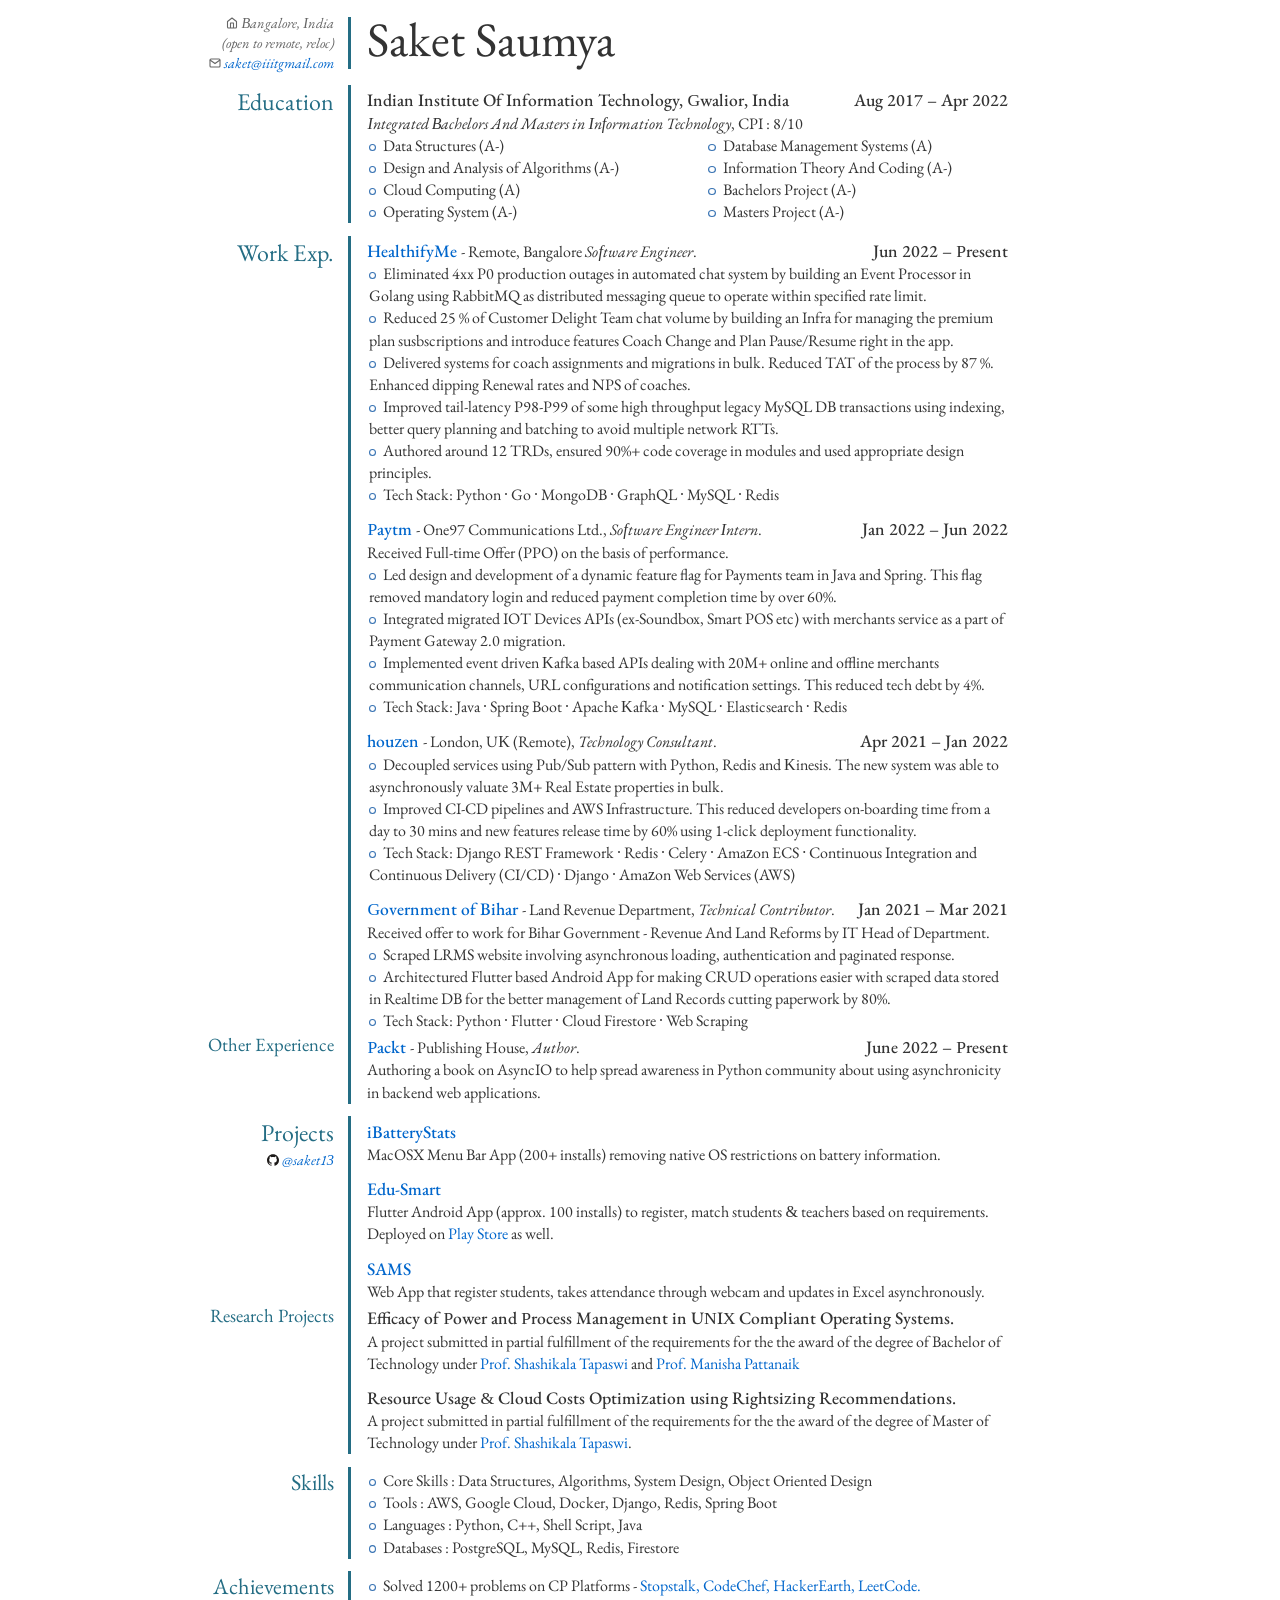
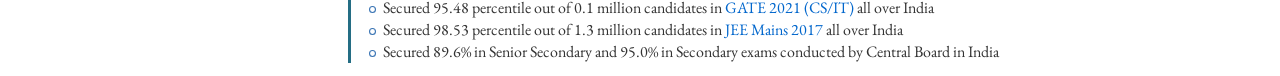
==== index.html @ e6ec74de "Minor fix" ====
<!DOCTYPE html>
<html lang=en>
<meta charset=utf-8>
<title>Saket Resume</title>
<link href=/apple-touch-icon.png rel=apple-touch-icon sizes=180x180>
<link href=/favicon-32x32.png rel=icon sizes=32x32 type=image/png>
<link href=/favicon-16x16.png rel=icon sizes=16x16 type=image/png>
<meta content="width=device-width,initial-scale=1" name=viewport>
<meta content="Generalist software developer with experience in Linux, C, Python, networking." name=description>
<style>
    @font-face {
        font-family: "EB Garamond";
        src: url([data-uri])
    }

    @font-face {
        font-family: "EB Garamond";
        font-weight: 500;
        src: url([data-uri])
    }

    @font-face {
        font-family: "EB Garamond";
        font-style: italic;
        src: url([data-uri])
    }

    * {
        box-sizing: border-box
    }

    body {
        margin: .8em auto;
        max-width: 90%;
        width: 50em;
        position: relative;
        left: clamp(-2em, calc(25em - 45%), 0em);
        display: grid;
        grid-template-columns: auto auto;
        font-family: "EB Garamond", serif;
        font-size: 16px;
        line-height: 1.38;
        overflow-wrap: break-word;
        text-rendering: optimizeLegibility;
        background: #fff;
        color: #333
    }

    .right,
    address {
        align-self: center
    }

    .left {
        padding-right: .9rem;
        text-align: right;
        color: #246d84
    }

    .right {
        border-left: solid 3px #246d84;
        padding: .2rem 0 0 1rem
    }

    .gap {
        margin-top: .8rem;
        grid-column: 1/-1
    }

    .entry-header>:nth-child(1) {
        flex: 60%;
        max-width: max-content;
        margin-right: auto
    }

    .taddr {
        grid-row: 1;
        align-self: center
    }

    b,
    strong {
        font-weight: 500
    }

    b {
        font-size: 1.1em
    }

    .date {
        text-align: right;
        margin-left: 1.2em;
        max-width: max-content;
        flex: 10 0 auto;
        width: min-content
    }

    .title {
        line-height: 1.22
    }

    .entry-header {
        display: flex
    }

    section+section {
        margin-top: .7em
    }

    .h1s,
    address {
        color: #666
    }

    address {
        font-size: .9em
    }

    .icon {
        vertical-align: middle;
        margin-bottom: .5ex
    }

    h1,
    h2,
    h3,
    h4,
    p,
    ul {
        margin: 0
    }

    h1,
    h2,
    h3,
    h4 {
        font-weight: 400
    }

    h1 {
        font-size: 3em;
        margin-top: -.5ex
    }

    h4 {
        display: inline
    }

    ul {
        padding: 0;
        list-style: none
    }

    ul:not(.fakelist)>li {
        margin-left: .1em;
        list-style-type: '◦ ';
        list-style-image: url("data:image/svg+xml,<svg xmlns='http://www.w3.org/2000/svg' height='7.1' width='7.1' fill='none' stroke='%233873b3' stroke-width='1.1'><circle cx='3.55' cy='3.55' r='3'/></svg>");
        list-style-position: inside
    }

    a {
        color: #06c;
        text-decoration: none
    }

    a:visited {
        color: #0f00b0
    }

    .date-punct,
    .hide,
    .print {
        display: none
    }

    .nb {
        display: inline-block
    }

    abbr {
        text-decoration: none
    }

    .h1s {
        font-size: 1.4em;
        font-style: italic
    }

    @media (min-width:25em) {
        .left-heavy-columns {
            columns: 2 14em;
            margin-right: -1.4em
        }
    }

    @media (max-width:30em) {
        body {
            display: block
        }

        h1 {
            margin-bottom: -.2ex
        }

        .h1s {
            margin-bottom: .6ex
        }

        .title {
            text-align: center
        }

        .left address {
            columns: 2
        }

        .left {
            text-align: center;
            padding: 0;
            min-width: 0
        }

        .left:not(.taddr) {
            border-bottom: solid;
            margin-bottom: .2rem
        }

        .gap {
            margin-bottom: 1rem
        }

        .right {
            border-left: none;
            padding: 0
        }

        .title {
            padding: 0
        }

        .nb {
            display: initial
        }
    }

    @media (max-width:21em) {

        .entry-header,
        header {
            display: block
        }

        .date {
            text-align: left;
            margin: 0;
            width: auto
        }

        .date-punct {
            display: inline
        }
    }

    @media print {
        body {
            position: static;
            margin: 0;
            padding: 0;
            width: 100%;
            max-width: 100%;
            font-size: 13px;
            line-height: 1.28;
            color: #000;
            -webkit-print-color-adjust: exact
        }

        .left-heavy-columns {
            display: none
        }

        .print {
            display: inline-block
        }

        section+section {
            margin-top: .6em
        }

        .h1s,
        address {
            color: transparent;
            text-shadow: 0 0 #555
        }

        address svg {
            color: #555
        }

        @page {
            margin: 7mm 26mm 7mm 18mm
        }
    }

    @media (prefers-contrast:high) {

        .h1s,
        address {
            color: #555
        }
    }

    @media (prefers-contrast:low) {
        body {
            background: #ccc
        }
    }
</style>
<div class="right title">
    <h1>Saket Saumya</h1>
</div>
<div class="left taddr">
    <address>
        <ul class=fakelist>
            <li><svg class=icon height=12 role=img width=12 fill=none stroke=currentcolor stroke-width=1.1
                    stroke-linejoin=round>
                    <title>Location:</title>
                    <path aria-hidden=true d="m1.5 4.5 4.5-3.5 4.5 3.5v5.5a1 1 0 0 1 -1 1h-7a1 1 0 0 1 -1-1z" />
                    <path aria-hidden=true d="m4.5 11v-5h3v5" />
                </svg> Bangalore, India<br>(open to remote, reloc)
            <li><svg class=icon height=12 role=img width=12 fill=none stroke=currentcolor stroke-width=1.1>
                    <title>Email:</title>
                    <path aria-hidden=true
                        d="m2 2h8c.55 0 1 .45 1 1v6c0 .55-.45 1-1 1h-8c-.55 0-1-.45-1-1v-6c0-.55.45-1 1-1z" />
                    <path aria-hidden=true d="m11 3-5 3.5-5-3.5" />
                </svg> <a
                    href="javascript:location=['gmail.com','.','iiit','@','saket',':','mailto'].reverse().join('');void 0"><span
                        style=display:inline>saket</span>@iiit<span class=hide> DELETE ME </span>gmail.com</a>
        </ul>
    </address>
</div>
<div class=gap></div>
<h2 class=left>Education</h2>
<div class=right>
    <section class=entry>
        <div class=entry-header>
            <div>
                <h4><b>Indian Institute Of Information Technology, Gwalior, <abbr title=Honours> India</abbr> </b><i
                        class=nb>Integrated Bachelors And Masters in Information Technology</i>, CPI : 8/10</h4>
            </div>
            <div class=date><b>Aug 2017 – Apr 2022</b><span class=date-punct>:</span></div>
        </div>
        <ul class=left-heavy-columns>
            <li>Data Structures (A-)
            <li>Design and Analysis of Algorithms (A-)
            <li>Cloud Computing (A)
            <li>Operating System (A-)
            <li>Database Management Systems (A)
            <li>Information Theory And Coding (A-)
            <li>Bachelors Project (A-)
            <li>Masters Project (A-)
        </ul>
        <!-- <ul class=print style=width:21em>
            <li>Data Structures (B-)
                <li>Design and Analysis of Algorithms (B)
                <li>Cloud Computing (A)
                <li>Operating System (A-)
        </ul>
        <ul class=print style=width:16em>
            <li>Database Management Systems (A)
                <li>Information Theory And Coding (A-)
                <li>Bachelors Project (A-)
                <li>Masters Project (A-)
        </ul> -->
    </section>
</div>
<div class=gap></div>
<h2 class=left>Work Exp.</h2>
<div class=right>
    <section class=entry>
        <div class=entry-header>
            <div>
                <h4><b><a href=https://healthifyme.com/ target="_blank">HealthifyMe </a></b>- Remote, Bangalore<i> Software Engineer</i>.</h4>
            </div>
            <div class=date><b>Jun 2022 – Present</b><span class=date-punct>:</span></div>
        </div>
        <ul>
            <li>Eliminated 4xx P0 production outages in automated chat system by building an Event Processor in Golang using RabbitMQ as distributed messaging queue to operate within specified rate limit.
            <li>Reduced 25 % of Customer Delight Team chat volume by building an Infra for managing the premium plan susbscriptions and introduce features Coach Change and Plan Pause/Resume right in the app.
            <li>Delivered systems for coach assignments and migrations in bulk. Reduced TAT of the process by 87 %. Enhanced dipping Renewal rates and NPS of coaches.
            <li>Improved tail-latency P98-P99 of some high throughput legacy MySQL DB transactions using indexing, better query planning and batching to avoid multiple network RTTs.
            <li>Authored around 12 TRDs, ensured 90%+ code coverage in modules and used appropriate design principles.
            <li>Tech Stack: Python · Go · MongoDB · GraphQL · MySQL · Redis
        </ul>
    </section>
    <section class=entry>
        <div class=entry-header>
            <div>
                <h4><b><a href=https://paytm.com/ target="_blank">Paytm </a></b>- One97 Communications Ltd.,<i> Software Engineer Intern</i>.</h4>
            </div>
            <div class=date><b>Jan 2022 – Jun 2022</b><span class=date-punct>:</span></div>
        </div>
        <p>Received Full-time Offer (PPO) on the basis of performance.
        <ul>
            <li>Led design and development of a dynamic feature flag for Payments team in Java and Spring. This flag removed mandatory login and reduced payment completion time by over 60%.
            <li>Integrated migrated IOT Devices APIs (ex-Soundbox, Smart POS etc) with merchants service as a part of Payment Gateway 2.0 migration.
            <li>Implemented event driven Kafka based APIs dealing with 20M+ online and offline merchants communication channels, URL configurations and notification settings. This reduced tech debt by 4%.
            <li>Tech Stack: Java · Spring Boot · Apache Kafka · MySQL · Elasticsearch · Redis
        </ul>
    </section>
    <section class=entry>
        <div class=entry-header>
            <div>
                <h4><b><a href=https://startups.co.uk/ target="_blank">houzen </a></b>- London, UK (Remote),<i> Technology Consultant</i>.</h4>
            </div>
            <div class=date><b>Apr 2021 – Jan 2022</b><span class=date-punct>:</span></div>
        </div>
        <ul>
            <li>Decoupled services using Pub/Sub pattern with Python, Redis and Kinesis. The new system was able to asynchronously valuate 3M+ Real Estate properties in bulk.
            <li>Improved CI-CD pipelines and AWS Infrastructure. This reduced developers on-boarding time from a day to 30 mins and new features release time by 60% using 1-click deployment functionality.
            <li>Tech Stack: Django REST Framework · Redis · Celery · Amazon ECS · Continuous Integration and Continuous Delivery (CI/CD) · Django · Amazon Web Services (AWS)
        </ul>
    </section>
    <section class=entry>
        <div class=entry-header>
            <div>
                <h4><b><a href=http://biharbhumi.bihar.gov.in/Biharbhumi/ target="_blank">Government of Bihar </a></b>- Land Revenue Department,<i> Technical Contributor</i>.</h4>
            </div>
            <div class=date><b>Jan 2021 – Mar 2021</b><span class=date-punct>:</span></div>
        </div>
        <p>Received offer to work for Bihar Government - Revenue And Land Reforms by IT Head of Department.
        <ul>
            <li>Scraped LRMS website involving asynchronous loading, authentication and paginated response.
            <li>Architectured Flutter based Android App for making CRUD operations easier with scraped data stored in Realtime DB for the better management of Land Records cutting paperwork by 80%.
            <li>Tech Stack: Python · Flutter · Cloud Firestore · Web Scraping
        </ul>
    </section>
</div>
<h3 class=left>Other Experience</h3>
<div class=right>
    <section class=entry>
        <div class=entry-header>
            <div>
                <h4><b><a href=https://paytm.com/ target="_blank">Packt </a></b>- Publishing House, <i> Author</i>.</h4>
            </div>
            <div class=date><b>June 2022 – Present</b><span class=date-punct>:</span></div>
        </div>
        <p>Authoring a book on AsyncIO to help spread awareness in Python community about using asynchronicity in backend web applications.
    </section>
</div>
<div class=gap></div>
<div class=left>
    <h2>Projects</h2>
    <address>
        <ul class=fakelist>
            <!-- <li><svg class=icon height=30px role=img width=30px viewBox="0 0 30 30">
                    <title>cgit:</title>
                    <path aria-hidden=true
                        d="M15,3C8.373,3,3,8.373,3,15c0,6.627,5.373,12,12,12s12-5.373,12-12C27,8.373,21.627,3,15,3z M10.496,8.403 c0.842,0,1.403,0.561,1.403,1.309c0,0.748-0.561,1.309-1.496,1.309C9.561,11.022,9,10.46,9,9.712C9,8.964,9.561,8.403,10.496,8.403z M12,20H9v-8h3V20z M22,20h-2.824v-4.372c0-1.209-0.753-1.488-1.035-1.488s-1.224,0.186-1.224,1.488c0,0.186,0,4.372,0,4.372H14v-8 h2.918v1.116C17.294,12.465,18.047,12,19.459,12C20.871,12,22,13.116,22,15.628V20z"
                        fill=#000000 />
                </svg> <a href=https://cgit.alxu.ca/>cgit.alxu.ca</a> -->
            <li><svg class=icon height=12 role=img width=12 viewBox="0 0 325 317">
                    <title>GitHub:</title>
                    <path aria-hidden=true
                        d="m163 0c-90 0-163 73-163 163 0 72 46 133 111 154 8 2 11-3 11-7v-28c-45 10-55-22-55-22-7-19-18-24-18-24-15-10 1-10 1-10 17 1 25 17 25 17 15 25 38 18 48 14 1-11 5-18 10-22-36-4-74-18-74-81 0-17 6-32 16-43-1-4-7-21 2-44 0 0 14-4 45 17 13-3 27-5 41-5 13 0 27 2 40 5 31-21 45-17 45-17 9 23 3 40 2 44 10 11 17 26 17 43 0 63-39 77-75 81 6 5 11 15 11 30v45c0 4 3 9 11 7 65-21 111-82 111-154 0-90-72-163-162-163"
                        fill=#1b1817 />
                </svg> <a href=https://github.com/saket13 target="_blank">@saket13</a> 
        </ul>
    </address>
</div>
<div class=right>
    <section class=entry>
        <div class=entry-header>
            <div>
                <h4><b><a href=https://github.com/saket13/iBatteryStats target="_blank">iBatteryStats</a></b></h4>
            </div>
        </div>
        <p>MacOSX Menu Bar App (200+ installs) removing native OS restrictions on battery information.
    </section>
    <section class=entry>
        <div class=entry-header>
            <div>
                <h4><b><a href=https://github.com/saket13/Edu-Smart target="_blank">Edu-Smart</a></b></h4>
            </div>
        </div>
        <p>Flutter Android App (approx. 100 installs) to register, match students & teachers based on requirements. 
            Deployed on <a href=https://play.google.com/store/apps/details?id=com.smallpotatoes.edusmart target="_blank">Play Store</a> as well.
    </section>
    <section class=entry>
        <div class=entry-header>
            <div>
                <h4><b><a href=https://github.com/saket13/SAMS target="_blank">SAMS</a></b></h4>
            </div>
        </div>
        <p>Web App that register students, takes attendance through webcam and updates in Excel asynchronously.
    </section>
    
</div>
<h3 class=left>Research Projects</h3>
<div class=right>
        <section class=entry>
            <div class=entry-header>
                <div>
                    <h4><b>Efficacy of Power and Process Management in UNIX Compliant Operating Systems.</b></h4>
                </div>
            </div>
            <p>A project submitted in partial fulfillment of the requirements for the the award of the degree of Bachelor of Technology under 
                <a href=https://scholar.google.co.in/citations?user=fIWR6rEAAAAJ&hl=en target="_blank">Prof. Shashikala Tapaswi</a> and <a href=https://scholar.google.co.in/citations?user=6pw6In8AAAAJ&hl=en target="_blank">Prof. Manisha Pattanaik</a>
        </section>
        <section class=entry>
            <div class=entry-header>
                <div>
                    <h4><b>Resource Usage & Cloud Costs Optimization using Rightsizing Recommendations.</b></h4>
                </div>
            </div>
            <p>A project submitted in partial fulfillment of the requirements for the the award of the degree of Master of Technology under 
                <a href=https://scholar.google.co.in/citations?user=fIWR6rEAAAAJ&hl=en target="_blank">Prof. Shashikala Tapaswi</a>.
        </section>
</div>
<div class=gap></div>
<h2 class=left style=font-size:1.4em>Skills</h2>
<div class=right>
        <ul>
            <li>Core Skills : Data Structures, Algorithms, System Design, Object Oriented Design </br> </li>
            <li>Tools : AWS, Google Cloud, Docker, Django, Redis, Spring Boot </br> </li>
            <li>Languages : Python, C++, Shell Script, Java </br> </li>
            <li>Databases : PostgreSQL, MySQL, Redis, Firestore </br> </li>
        </ul>
</div>
<div class=gap></div>
<h2 class=left style=font-size:1.4em>Achievements</h2>
<div class=right>
        <ul>
            <li>Solved 1200+ problems on CP Platforms - <a href="https://www.stopstalk.com/user/profile/saket13" target="_blank">Stopstalk, </a> 
                <a href="https://www.codechef.com/users/saket13" target="_blank">CodeChef, </a> 
                <a href="https://www.hackerearth.com/@saket_13" target="_blank">HackerEarth, </a> 
                <a href="https://leetcode.com/saket13/" target="_blank">LeetCode. </a>  </br> </li>
            <li>Secured 95.48 percentile out of 0.1 million candidates in <a href="https://gate.iitb.ac.in/" target="_blank">GATE 2021 (CS/IT) </a>  all over India</br> </li>
            <li>Secured 98.53 percentile out of 1.3 million candidates in <a href="https://jeemain.nta.nic.in/" target="_blank">JEE Mains 2017 </a>  all over India </br> </li>
            <li>Secured 89.6% in Senior Secondary and 95.0% in Secondary exams conducted by Central Board in India </br> </li>
        </ul>
</div>
<!-- Default Statcounter code for My Site https://saketsaumya.info -->
<script type="text/javascript">
    var sc_project=12378379; 
    var sc_invisible=1; 
    var sc_security="c72a2f9c"; 
    var sc_https=1; 
  </script>
  <script type="text/javascript"
    src="https://www.statcounter.com/counter/counter.js" async>
  </script>
  <noscript><div class="statcounter"><a title="Web Analytics Made Easy -
    StatCounter" href="https://statcounter.com/" target="_blank"><img
    class="statcounter" src="https://c.statcounter.com/12378379/0/c72a2f9c/1/"
    alt="Web Analytics Made Easy - StatCounter"></a></div>
  </noscript>
    <!-- End of Statcounter Code -->
<script>(a => { "use strict"; let i, r = []; const n = () => { clearTimeout(i), navigator.sendBeacon("https://www.alxu.ca/analytics", new Blob([JSON.stringify(r)], { type: "application/json" })), r = [] }, t = (e, t) => { clearTimeout(i), r.push({ created_ts: Date.now(), kind: e, details: t }), i = setTimeout(n, 2e3) }, e = (t("l", ""), a.addEventListener("visibilitychange", () => { t("v", a.visibilityState), "hidden" === a.visibilityState && n() }), a.addEventListener("click", e => { e = e.target.closest("a"); e && t("c", e.href) }), window.addEventListener("beforeprint", () => { for (var e of a.getElementsByTagName("a")) { const t = e.href.replace(/^javascript:location=(.*);void 0$/, "$1"); e.setAttribute("data-href", e.href), t != e.href ? e.href = eval(t) : e.href = "https://www.alxu.ca/analytics?url=" + t.replace(/[%&;]/g, e => "%" + e.charCodeAt(0).toString(16)) } }), window.addEventListener("afterprint", () => { for (var e of a.getElementsByTagName("a")) e.href = e.getAttribute("data-href"), e.removeAttribute("data-href") }), a.styleSheets[0]); window.safari ? (e.insertRule("@media print{@page{margin:10mm}}", e.cssRules.length), e.insertRule("@media print{body{margin:-2mm 0 -2mm 0;padding:0 15mm 0 7mm}}", e.cssRules.length)) : window.chrome && e.insertRule("@media print{@page{margin-top:auto;margin-bottom:auto}}", e.cssRules.length) })(document)</script>
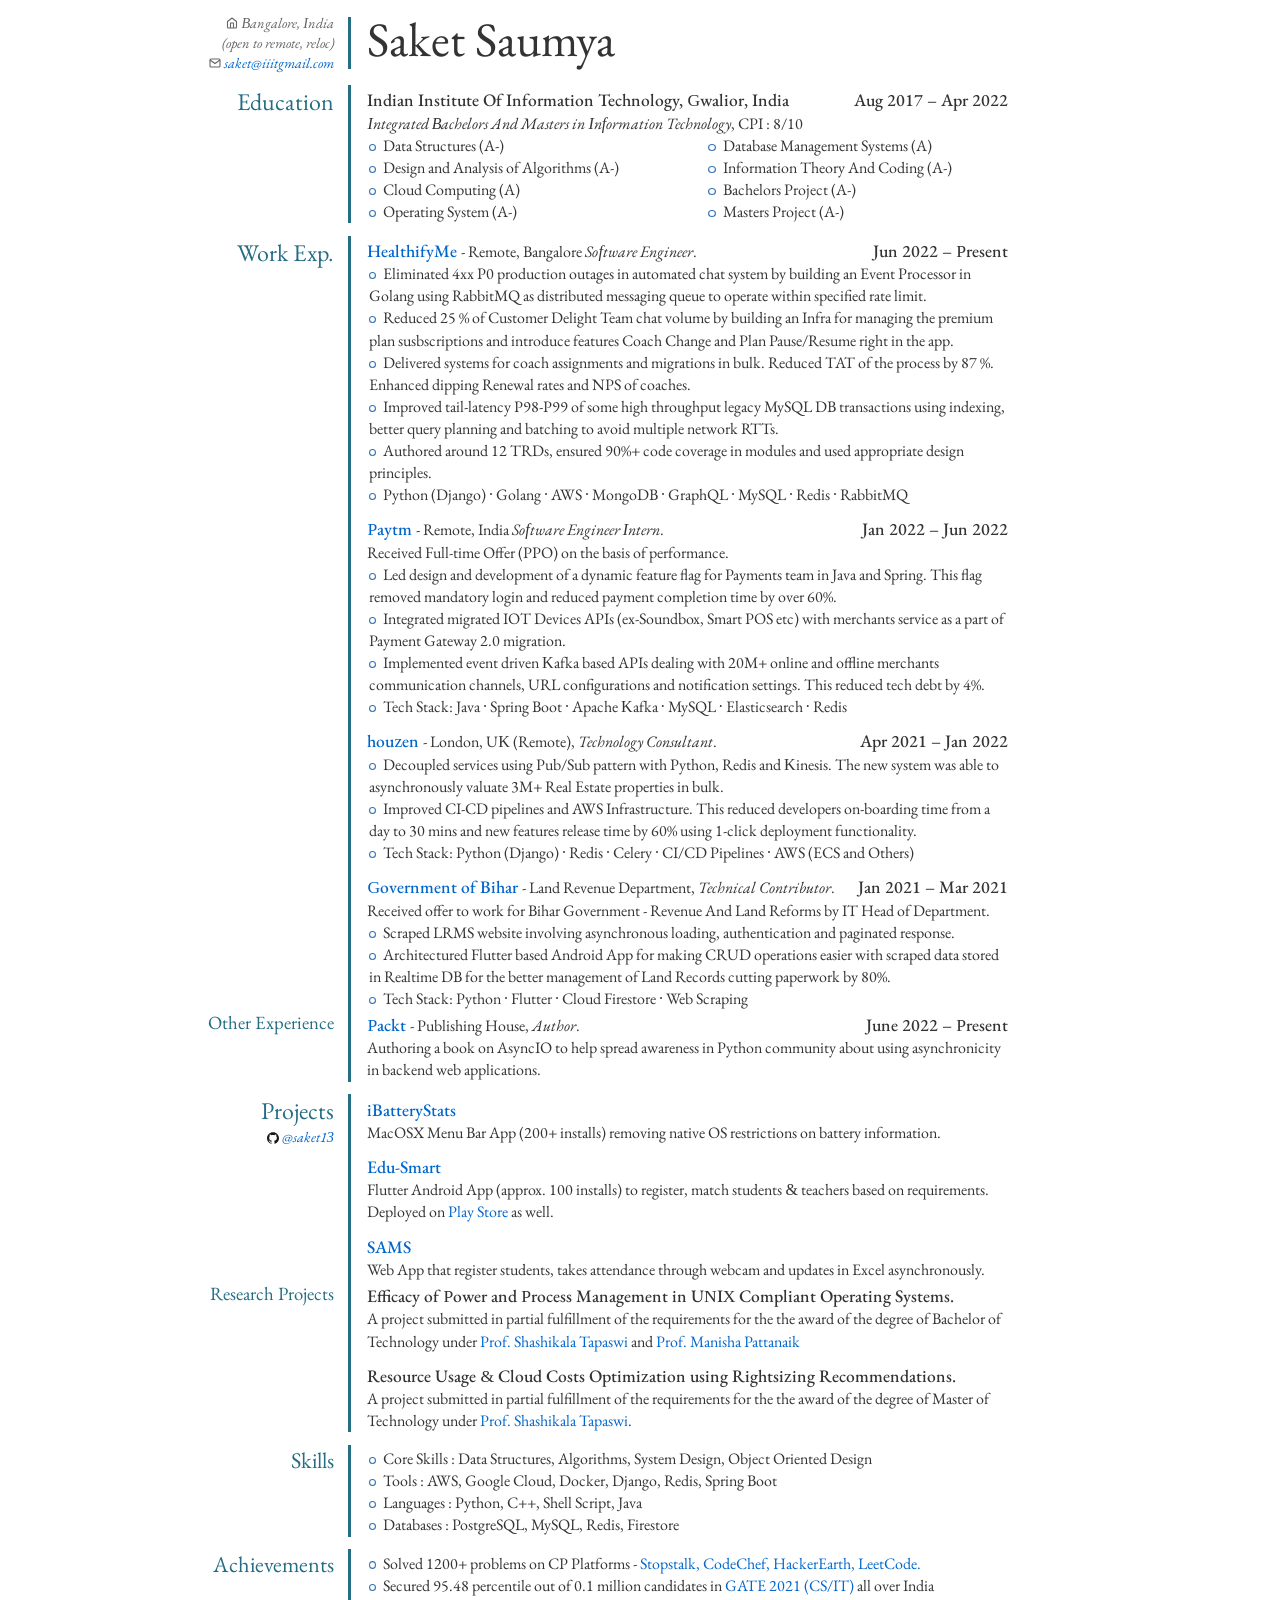
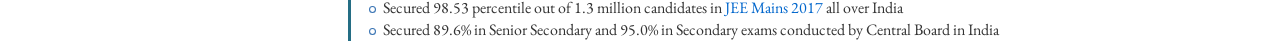
==== commit 7eededf8: "Minor fix" ====
--- a/index.html
+++ b/index.html
@@ -389,13 +389,13 @@
             <li>Delivered systems for coach assignments and migrations in bulk. Reduced TAT of the process by 87 %. Enhanced dipping Renewal rates and NPS of coaches.
             <li>Improved tail-latency P98-P99 of some high throughput legacy MySQL DB transactions using indexing, better query planning and batching to avoid multiple network RTTs.
             <li>Authored around 12 TRDs, ensured 90%+ code coverage in modules and used appropriate design principles.
-            <li>Tech Stack: Python · Go · MongoDB · GraphQL · MySQL · Redis
-        </ul>
-    </section>
-    <section class=entry>
-        <div class=entry-header>
-            <div>
-                <h4><b><a href=https://paytm.com/ target="_blank">Paytm </a></b>- One97 Communications Ltd.,<i> Software Engineer Intern</i>.</h4>
+            <li>Python (Django) · Golang · AWS · MongoDB · GraphQL · MySQL · Redis · RabbitMQ
+        </ul>
+    </section>
+    <section class=entry>
+        <div class=entry-header>
+            <div>
+                <h4><b><a href=https://paytm.com/ target="_blank">Paytm </a></b>- Remote, India<i> Software Engineer Intern</i>.</h4>
             </div>
             <div class=date><b>Jan 2022 – Jun 2022</b><span class=date-punct>:</span></div>
         </div>
@@ -417,7 +417,7 @@
         <ul>
             <li>Decoupled services using Pub/Sub pattern with Python, Redis and Kinesis. The new system was able to asynchronously valuate 3M+ Real Estate properties in bulk.
             <li>Improved CI-CD pipelines and AWS Infrastructure. This reduced developers on-boarding time from a day to 30 mins and new features release time by 60% using 1-click deployment functionality.
-            <li>Tech Stack: Django REST Framework · Redis · Celery · Amazon ECS · Continuous Integration and Continuous Delivery (CI/CD) · Django · Amazon Web Services (AWS)
+            <li>Tech Stack: Python (Django) · Redis · Celery · CI/CD Pipelines · AWS (ECS and Others)
         </ul>
     </section>
     <section class=entry>
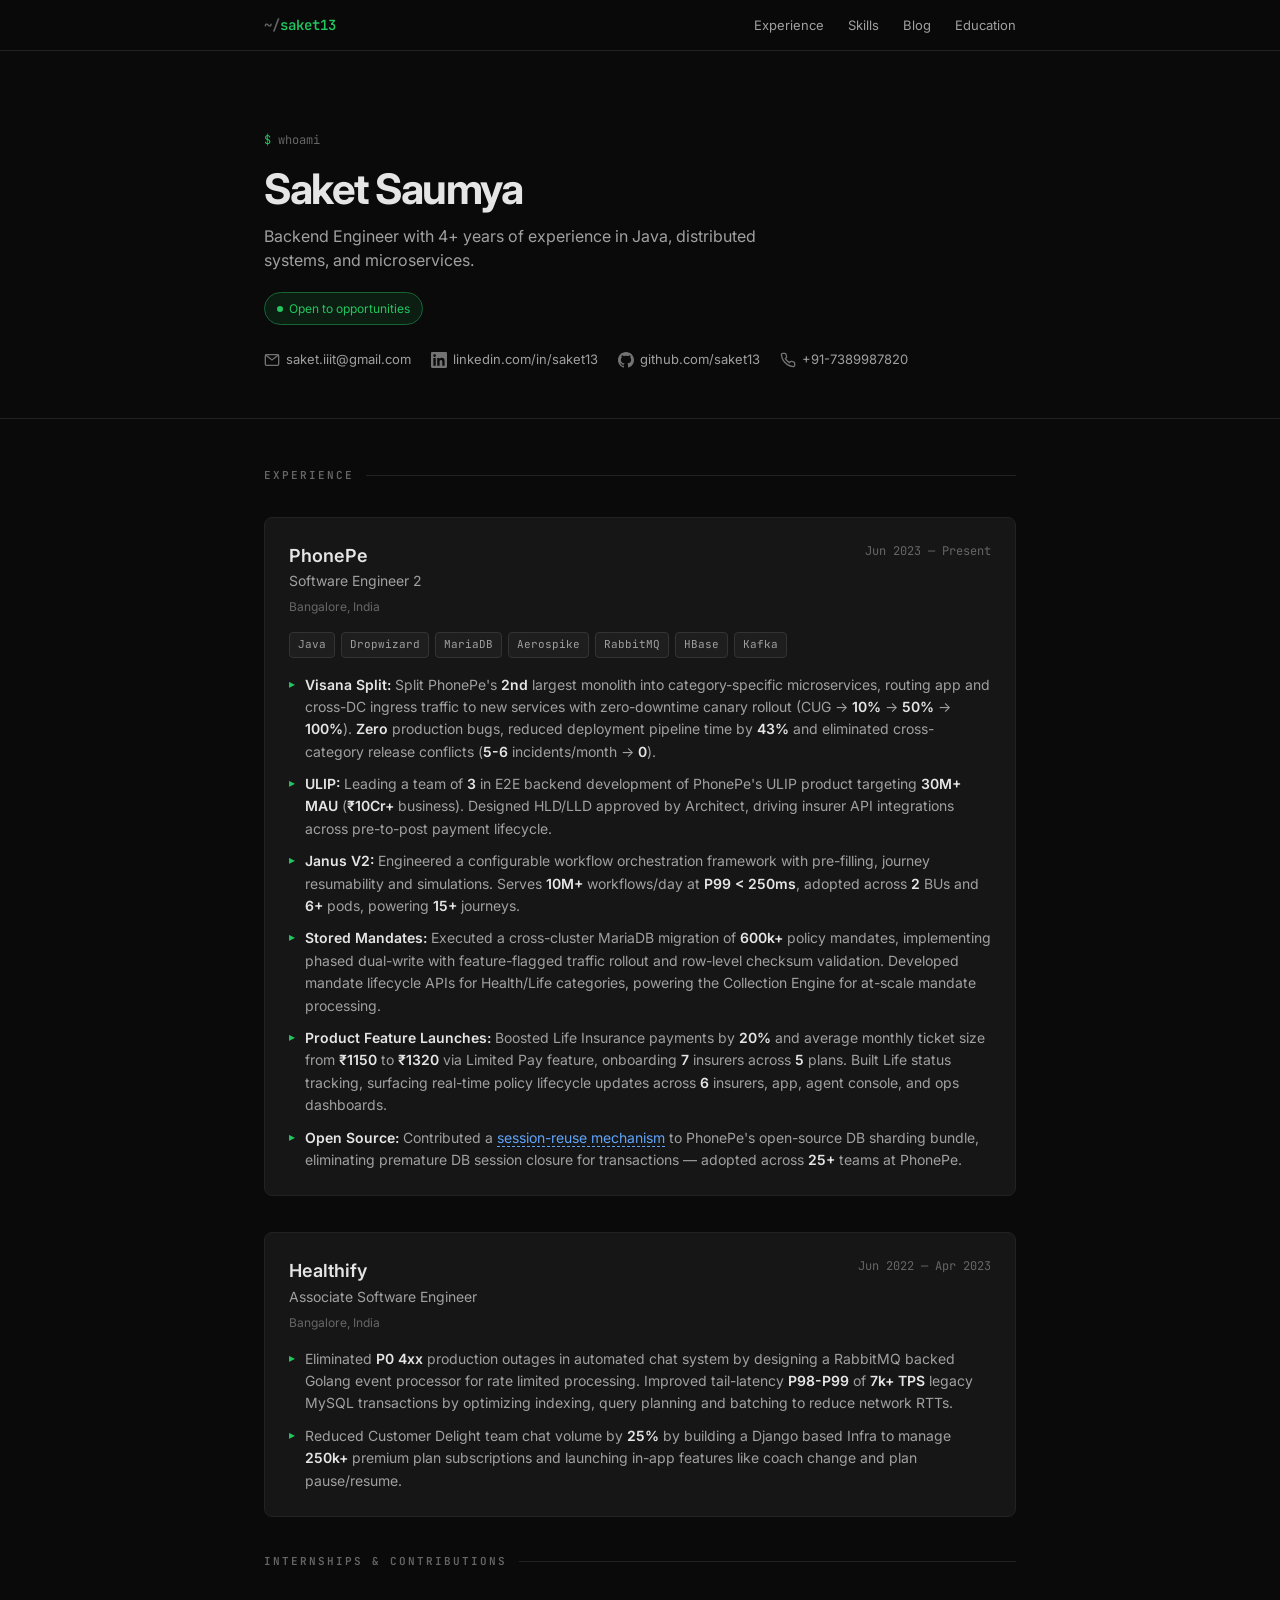
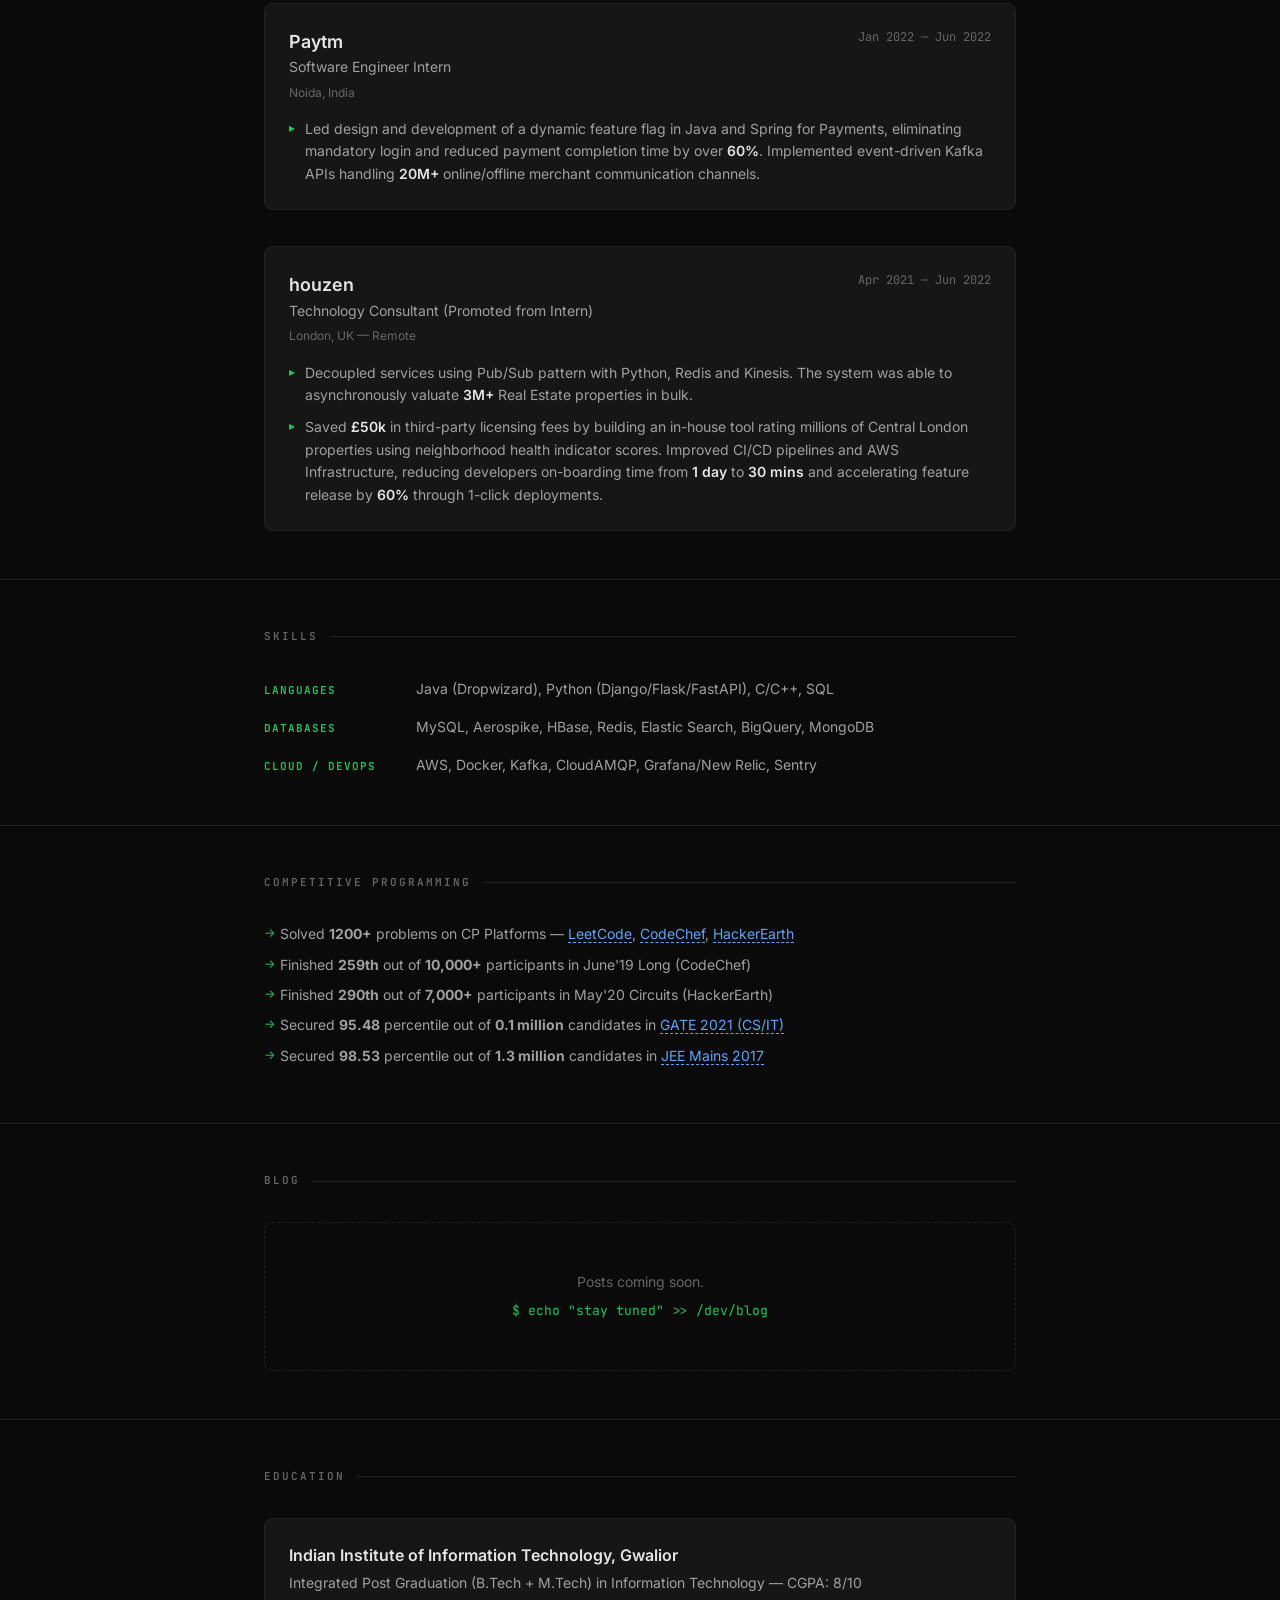
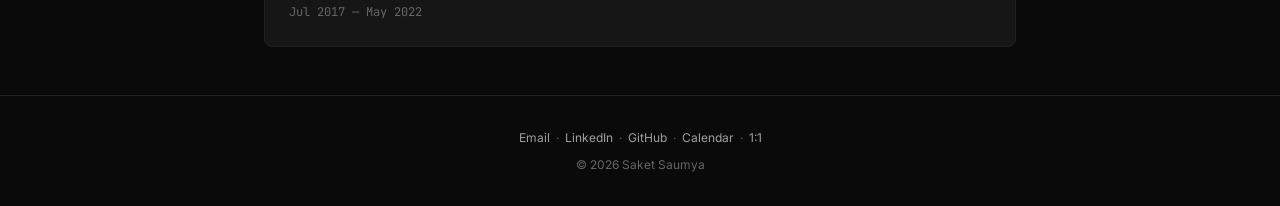
==== commit 09577a67: "Update with PhonePe and new fonts" ====
--- a/index.html
+++ b/index.html
@@ -1,558 +1,885 @@
 <!DOCTYPE html>
-<html lang=en>
-<meta charset=utf-8>
-<title>Saket Resume</title>
-<link href=/apple-touch-icon.png rel=apple-touch-icon sizes=180x180>
-<link href=/favicon-32x32.png rel=icon sizes=32x32 type=image/png>
-<link href=/favicon-16x16.png rel=icon sizes=16x16 type=image/png>
-<meta content="width=device-width,initial-scale=1" name=viewport>
-<meta content="Generalist software developer with experience in Linux, C, Python, networking." name=description>
-<style>
-    @font-face {
-        font-family: "EB Garamond";
-        src: url([data-uri])
-    }
-
-    @font-face {
-        font-family: "EB Garamond";
-        font-weight: 500;
-        src: url([data-uri])
-    }
-
-    @font-face {
-        font-family: "EB Garamond";
-        font-style: italic;
-        src: url([data-uri])
-    }
-
-    * {
-        box-sizing: border-box
-    }
-
-    body {
-        margin: .8em auto;
-        max-width: 90%;
-        width: 50em;
-        position: relative;
-        left: clamp(-2em, calc(25em - 45%), 0em);
-        display: grid;
-        grid-template-columns: auto auto;
-        font-family: "EB Garamond", serif;
-        font-size: 16px;
-        line-height: 1.38;
-        overflow-wrap: break-word;
-        text-rendering: optimizeLegibility;
-        background: #fff;
-        color: #333
-    }
-
-    .right,
-    address {
-        align-self: center
-    }
-
-    .left {
-        padding-right: .9rem;
-        text-align: right;
-        color: #246d84
-    }
-
-    .right {
-        border-left: solid 3px #246d84;
-        padding: .2rem 0 0 1rem
-    }
-
-    .gap {
-        margin-top: .8rem;
-        grid-column: 1/-1
-    }
-
-    .entry-header>:nth-child(1) {
-        flex: 60%;
-        max-width: max-content;
-        margin-right: auto
-    }
-
-    .taddr {
-        grid-row: 1;
-        align-self: center
-    }
-
-    b,
-    strong {
-        font-weight: 500
-    }
-
-    b {
-        font-size: 1.1em
-    }
-
-    .date {
-        text-align: right;
-        margin-left: 1.2em;
-        max-width: max-content;
-        flex: 10 0 auto;
-        width: min-content
-    }
-
-    .title {
-        line-height: 1.22
-    }
-
-    .entry-header {
-        display: flex
-    }
-
-    section+section {
-        margin-top: .7em
-    }
-
-    .h1s,
-    address {
-        color: #666
-    }
-
-    address {
-        font-size: .9em
-    }
-
-    .icon {
-        vertical-align: middle;
-        margin-bottom: .5ex
-    }
-
-    h1,
-    h2,
-    h3,
-    h4,
-    p,
-    ul {
-        margin: 0
-    }
-
-    h1,
-    h2,
-    h3,
-    h4 {
-        font-weight: 400
-    }
-
-    h1 {
-        font-size: 3em;
-        margin-top: -.5ex
-    }
-
-    h4 {
-        display: inline
-    }
-
-    ul {
-        padding: 0;
-        list-style: none
-    }
-
-    ul:not(.fakelist)>li {
-        margin-left: .1em;
-        list-style-type: '◦ ';
-        list-style-image: url("data:image/svg+xml,<svg xmlns='http://www.w3.org/2000/svg' height='7.1' width='7.1' fill='none' stroke='%233873b3' stroke-width='1.1'><circle cx='3.55' cy='3.55' r='3'/></svg>");
-        list-style-position: inside
-    }
-
-    a {
-        color: #06c;
-        text-decoration: none
-    }
-
-    a:visited {
-        color: #0f00b0
-    }
-
-    .date-punct,
-    .hide,
-    .print {
-        display: none
-    }
-
-    .nb {
-        display: inline-block
-    }
-
-    abbr {
-        text-decoration: none
-    }
-
-    .h1s {
-        font-size: 1.4em;
-        font-style: italic
-    }
-
-    @media (min-width:25em) {
-        .left-heavy-columns {
-            columns: 2 14em;
-            margin-right: -1.4em
-        }
-    }
-
-    @media (max-width:30em) {
-        body {
-            display: block
-        }
-
-        h1 {
-            margin-bottom: -.2ex
-        }
-
-        .h1s {
-            margin-bottom: .6ex
-        }
-
-        .title {
-            text-align: center
-        }
-
-        .left address {
-            columns: 2
-        }
-
-        .left {
-            text-align: center;
-            padding: 0;
-            min-width: 0
-        }
-
-        .left:not(.taddr) {
-            border-bottom: solid;
-            margin-bottom: .2rem
-        }
-
-        .gap {
-            margin-bottom: 1rem
-        }
-
-        .right {
-            border-left: none;
-            padding: 0
-        }
-
-        .title {
-            padding: 0
-        }
-
-        .nb {
-            display: initial
-        }
-    }
-
-    @media (max-width:21em) {
-
-        .entry-header,
-        header {
-            display: block
-        }
-
-        .date {
-            text-align: left;
-            margin: 0;
-            width: auto
-        }
-
-        .date-punct {
-            display: inline
-        }
-    }
-
-    @media print {
-        body {
-            position: static;
+<html lang="en">
+<head>
+    <meta charset="UTF-8">
+    <meta name="viewport" content="width=device-width, initial-scale=1.0">
+    <title>Saket Saumya — Backend Engineer</title>
+    <meta name="description" content="Backend Engineer with 4+ years of experience in Java, distributed systems, and microservices.">
+    <link rel="preconnect" href="https://fonts.googleapis.com">
+    <link rel="preconnect" href="https://fonts.gstatic.com" crossorigin>
+    <link href="https://fonts.googleapis.com/css2?family=Inter:wght@300;400;500;600;700&family=JetBrains+Mono:wght@400;500;600;700&display=swap" rel="stylesheet">
+    <style>
+        /* Dark theme (default) */
+        :root, [data-theme="dark"] {
+            --bg-primary: #0a0a0a;
+            --bg-secondary: #111111;
+            --bg-card: #161616;
+            --bg-card-hover: #1a1a1a;
+            --border: #222222;
+            --border-light: #2a2a2a;
+            --text-primary: #e5e5e5;
+            --text-secondary: #a0a0a0;
+            --text-muted: #666666;
+            --accent: #22c55e;
+            --accent-dim: #166534;
+            --accent-glow: rgba(34, 197, 94, 0.1);
+            --link: #60a5fa;
+            --link-hover: #93c5fd;
+            --tag-bg: #1e1e1e;
+            --tag-border: #333333;
+            --nav-bg: rgba(10, 10, 10, 0.85);
+            --gh-icon-fill: #e5e5e5;
+        }
+
+        /* Light theme */
+        [data-theme="light"] {
+            --bg-primary: #fafafa;
+            --bg-secondary: #f0f0f0;
+            --bg-card: #ffffff;
+            --bg-card-hover: #f8f8f8;
+            --border: #e0e0e0;
+            --border-light: #d0d0d0;
+            --text-primary: #111111;
+            --text-secondary: #555555;
+            --text-muted: #888888;
+            --accent: #16a34a;
+            --accent-dim: #bbf7d0;
+            --accent-glow: rgba(22, 163, 74, 0.08);
+            --link: #2563eb;
+            --link-hover: #1d4ed8;
+            --tag-bg: #f3f4f6;
+            --tag-border: #d1d5db;
+            --nav-bg: rgba(250, 250, 250, 0.85);
+            --gh-icon-fill: #111111;
+        }
+
+        * {
             margin: 0;
             padding: 0;
-            width: 100%;
-            max-width: 100%;
+            box-sizing: border-box;
+        }
+
+        body {
+            font-family: 'Inter', -apple-system, BlinkMacSystemFont, 'Segoe UI', Roboto, sans-serif;
+            background: var(--bg-primary);
+            color: var(--text-primary);
+            line-height: 1.6;
+            -webkit-font-smoothing: antialiased;
+            -moz-osx-font-smoothing: grayscale;
+        }
+
+        .container {
+            max-width: 800px;
+            margin: 0 auto;
+            padding: 0 24px;
+        }
+
+        /* Navigation */
+        nav {
+            position: sticky;
+            top: 0;
+            z-index: 100;
+            background: var(--nav-bg);
+            backdrop-filter: blur(12px);
+            border-bottom: 1px solid var(--border);
+            padding: 12px 0;
+        }
+
+        nav .container {
+            display: flex;
+            justify-content: space-between;
+            align-items: center;
+        }
+
+        .nav-logo {
+            font-family: 'JetBrains Mono', monospace;
+            font-weight: 600;
+            font-size: 14px;
+            color: var(--accent);
+            text-decoration: none;
+        }
+
+        .nav-logo span {
+            color: var(--text-muted);
+        }
+
+        .nav-links {
+            display: flex;
+            gap: 24px;
+            list-style: none;
+        }
+
+        .nav-links a {
             font-size: 13px;
-            line-height: 1.28;
-            color: #000;
-            -webkit-print-color-adjust: exact
-        }
-
-        .left-heavy-columns {
-            display: none
-        }
-
-        .print {
-            display: inline-block
-        }
-
-        section+section {
-            margin-top: .6em
-        }
-
-        .h1s,
-        address {
-            color: transparent;
-            text-shadow: 0 0 #555
-        }
-
-        address svg {
-            color: #555
-        }
-
-        @page {
-            margin: 7mm 26mm 7mm 18mm
-        }
-    }
-
-    @media (prefers-contrast:high) {
-
-        .h1s,
-        address {
-            color: #555
-        }
-    }
-
-    @media (prefers-contrast:low) {
-        body {
-            background: #ccc
-        }
-    }
-</style>
-<div class="right title">
-    <h1>Saket Saumya</h1>
-</div>
-<div class="left taddr">
-    <address>
-        <ul class=fakelist>
-            <li><svg class=icon height=12 role=img width=12 fill=none stroke=currentcolor stroke-width=1.1
-                    stroke-linejoin=round>
-                    <title>Location:</title>
-                    <path aria-hidden=true d="m1.5 4.5 4.5-3.5 4.5 3.5v5.5a1 1 0 0 1 -1 1h-7a1 1 0 0 1 -1-1z" />
-                    <path aria-hidden=true d="m4.5 11v-5h3v5" />
-                </svg> Bangalore, India<br>(open to remote, reloc)
-            <li><svg class=icon height=12 role=img width=12 fill=none stroke=currentcolor stroke-width=1.1>
-                    <title>Email:</title>
-                    <path aria-hidden=true
-                        d="m2 2h8c.55 0 1 .45 1 1v6c0 .55-.45 1-1 1h-8c-.55 0-1-.45-1-1v-6c0-.55.45-1 1-1z" />
-                    <path aria-hidden=true d="m11 3-5 3.5-5-3.5" />
-                </svg> <a
-                    href="javascript:location=['gmail.com','.','iiit','@','saket',':','mailto'].reverse().join('');void 0"><span
-                        style=display:inline>saket</span>@iiit<span class=hide> DELETE ME </span>gmail.com</a>
+            color: var(--text-secondary);
+            text-decoration: none;
+            transition: color 0.2s;
+            font-weight: 400;
+        }
+
+        .nav-links a:hover, .nav-links a.active {
+            color: var(--text-primary);
+        }
+
+        /* Hero Section */
+        .hero {
+            padding: 80px 0 48px;
+            border-bottom: 1px solid var(--border);
+        }
+
+        .hero-terminal {
+            font-family: 'JetBrains Mono', monospace;
+            font-size: 12px;
+            color: var(--text-muted);
+            margin-bottom: 16px;
+        }
+
+        .hero-terminal .prompt {
+            color: var(--accent);
+        }
+
+        h1 {
+            font-size: 42px;
+            font-weight: 700;
+            letter-spacing: -1.5px;
+            line-height: 1.1;
+            margin-bottom: 12px;
+        }
+
+        .hero-subtitle {
+            font-size: 16px;
+            color: var(--text-secondary);
+            max-width: 560px;
+            line-height: 1.5;
+        }
+
+        .hero-links {
+            display: flex;
+            gap: 20px;
+            margin-top: 24px;
+            flex-wrap: wrap;
+        }
+
+        .hero-links a {
+            font-size: 13px;
+            color: var(--text-secondary);
+            text-decoration: none;
+            display: flex;
+            align-items: center;
+            gap: 6px;
+            transition: color 0.2s;
+        }
+
+        .hero-links a:hover {
+            color: var(--accent);
+        }
+
+        .hero-links .icon {
+            width: 16px;
+            height: 16px;
+            opacity: 0.7;
+        }
+
+        .status-badge {
+            display: inline-flex;
+            align-items: center;
+            gap: 6px;
+            margin-top: 20px;
+            padding: 6px 12px;
+            border: 1px solid var(--accent-dim);
+            border-radius: 20px;
+            font-size: 12px;
+            color: var(--accent);
+            background: var(--accent-glow);
+        }
+
+        .status-dot {
+            width: 6px;
+            height: 6px;
+            border-radius: 50%;
+            background: var(--accent);
+            animation: pulse 2s infinite;
+        }
+
+        @keyframes pulse {
+            0%, 100% { opacity: 1; }
+            50% { opacity: 0.4; }
+        }
+
+        /* Section Headers */
+        .section {
+            padding: 48px 0;
+            border-bottom: 1px solid var(--border);
+        }
+
+        .section-header {
+            font-family: 'JetBrains Mono', monospace;
+            font-size: 11px;
+            font-weight: 600;
+            text-transform: uppercase;
+            letter-spacing: 2px;
+            color: var(--text-muted);
+            margin-bottom: 32px;
+            display: flex;
+            align-items: center;
+            gap: 12px;
+        }
+
+        .section-header::after {
+            content: '';
+            flex: 1;
+            height: 1px;
+            background: var(--border);
+        }
+
+        /* Experience Cards */
+        .exp-card {
+            margin-bottom: 36px;
+            padding: 24px;
+            border: 1px solid var(--border);
+            border-radius: 8px;
+            background: var(--bg-card);
+            transition: border-color 0.2s, background 0.2s;
+        }
+
+        .exp-card:hover {
+            border-color: var(--border-light);
+            background: var(--bg-card-hover);
+        }
+
+        .exp-card:last-child {
+            margin-bottom: 0;
+        }
+
+        .exp-header {
+            display: flex;
+            justify-content: space-between;
+            align-items: flex-start;
+            margin-bottom: 4px;
+            flex-wrap: wrap;
+            gap: 8px;
+        }
+
+        .exp-company {
+            font-size: 18px;
+            font-weight: 600;
+        }
+
+        .exp-company a {
+            color: var(--text-primary);
+            text-decoration: none;
+            transition: color 0.2s;
+        }
+
+        .exp-company a:hover {
+            color: var(--accent);
+        }
+
+        .exp-date {
+            font-family: 'JetBrains Mono', monospace;
+            font-size: 12px;
+            color: var(--text-muted);
+        }
+
+        .exp-role {
+            font-size: 14px;
+            color: var(--text-secondary);
+            margin-bottom: 4px;
+        }
+
+        .exp-location {
+            font-size: 12px;
+            color: var(--text-muted);
+            margin-bottom: 12px;
+        }
+
+        .exp-tech {
+            display: flex;
+            flex-wrap: wrap;
+            gap: 6px;
+            margin-bottom: 16px;
+        }
+
+        .tech-tag {
+            font-family: 'JetBrains Mono', monospace;
+            font-size: 11px;
+            padding: 3px 8px;
+            background: var(--tag-bg);
+            border: 1px solid var(--tag-border);
+            border-radius: 4px;
+            color: var(--text-secondary);
+        }
+
+        .exp-bullets {
+            list-style: none;
+            padding: 0;
+        }
+
+        .exp-bullets li {
+            position: relative;
+            padding-left: 16px;
+            margin-bottom: 10px;
+            font-size: 14px;
+            color: var(--text-secondary);
+            line-height: 1.6;
+        }
+
+        .exp-bullets li:last-child {
+            margin-bottom: 0;
+        }
+
+        .exp-bullets li::before {
+            content: '▸';
+            position: absolute;
+            left: 0;
+            color: var(--accent);
+            font-size: 12px;
+        }
+
+        .exp-bullets li b {
+            color: var(--text-primary);
+            font-weight: 600;
+        }
+
+        .exp-bullets li strong {
+            color: var(--text-primary);
+            font-weight: 600;
+        }
+
+        .exp-bullets li a {
+            color: var(--link);
+            text-decoration: none;
+            border-bottom: 1px dashed var(--link);
+            transition: color 0.2s;
+        }
+
+        .exp-bullets li a:hover {
+            color: var(--link-hover);
+        }
+
+        /* Skills Section */
+        .skills-grid {
+            display: grid;
+            grid-template-columns: 1fr;
+            gap: 16px;
+        }
+
+        .skill-row {
+            display: flex;
+            gap: 12px;
+            align-items: baseline;
+        }
+
+        .skill-label {
+            font-family: 'JetBrains Mono', monospace;
+            font-size: 11px;
+            font-weight: 600;
+            color: var(--accent);
+            text-transform: uppercase;
+            letter-spacing: 1px;
+            min-width: 140px;
+            flex-shrink: 0;
+        }
+
+        .skill-value {
+            font-size: 14px;
+            color: var(--text-secondary);
+        }
+
+        /* Education */
+        .edu-card {
+            padding: 24px;
+            border: 1px solid var(--border);
+            border-radius: 8px;
+            background: var(--bg-card);
+        }
+
+        .edu-header {
+            display: flex;
+            justify-content: space-between;
+            align-items: flex-start;
+            flex-wrap: wrap;
+            gap: 8px;
+        }
+
+        .edu-school {
+            font-size: 16px;
+            font-weight: 600;
+        }
+
+        .edu-school a {
+            color: var(--text-primary);
+            text-decoration: none;
+        }
+
+        .edu-school a:hover {
+            color: var(--accent);
+        }
+
+        .edu-degree {
+            font-size: 14px;
+            color: var(--text-secondary);
+            margin-top: 4px;
+        }
+
+        .edu-date {
+            font-family: 'JetBrains Mono', monospace;
+            font-size: 12px;
+            color: var(--text-muted);
+        }
+
+        /* Achievements */
+        .achievement-list {
+            list-style: none;
+            padding: 0;
+        }
+
+        .achievement-list li {
+            position: relative;
+            padding-left: 16px;
+            margin-bottom: 8px;
+            font-size: 14px;
+            color: var(--text-secondary);
+        }
+
+        .achievement-list li::before {
+            content: '→';
+            position: absolute;
+            left: 0;
+            color: var(--accent);
+            font-size: 12px;
+        }
+
+        .achievement-list li a {
+            color: var(--link);
+            text-decoration: none;
+            border-bottom: 1px dashed var(--link);
+        }
+
+        .achievement-list li a:hover {
+            color: var(--link-hover);
+        }
+
+        /* Blog Section */
+        .blog-grid {
+            display: grid;
+            gap: 16px;
+        }
+
+        .blog-card {
+            padding: 20px 24px;
+            border: 1px solid var(--border);
+            border-radius: 8px;
+            background: var(--bg-card);
+            transition: border-color 0.2s, background 0.2s;
+            text-decoration: none;
+            display: block;
+        }
+
+        .blog-card:hover {
+            border-color: var(--border-light);
+            background: var(--bg-card-hover);
+        }
+
+        .blog-date {
+            font-family: 'JetBrains Mono', monospace;
+            font-size: 11px;
+            color: var(--text-muted);
+            margin-bottom: 6px;
+        }
+
+        .blog-title {
+            font-size: 16px;
+            font-weight: 600;
+            color: var(--text-primary);
+            margin-bottom: 6px;
+        }
+
+        .blog-excerpt {
+            font-size: 13px;
+            color: var(--text-secondary);
+            line-height: 1.5;
+        }
+
+        .blog-tags {
+            display: flex;
+            gap: 6px;
+            margin-top: 10px;
+        }
+
+        .blog-empty {
+            text-align: center;
+            padding: 48px 24px;
+            border: 1px dashed var(--border);
+            border-radius: 8px;
+            color: var(--text-muted);
+            font-size: 14px;
+        }
+
+        .blog-empty .terminal-text {
+            font-family: 'JetBrains Mono', monospace;
+            font-size: 13px;
+            margin-top: 8px;
+            color: var(--accent);
+        }
+
+        /* Footer */
+        footer {
+            padding: 32px 0;
+            text-align: center;
+            font-size: 12px;
+            color: var(--text-muted);
+        }
+
+        footer a {
+            color: var(--text-secondary);
+            text-decoration: none;
+        }
+
+        footer a:hover {
+            color: var(--accent);
+        }
+
+        /* Responsive */
+        @media (max-width: 640px) {
+            h1 {
+                font-size: 32px;
+            }
+
+            .hero {
+                padding: 48px 0 32px;
+            }
+
+            .section {
+                padding: 32px 0;
+            }
+
+            .exp-card {
+                padding: 16px;
+            }
+
+            .skill-row {
+                flex-direction: column;
+                gap: 4px;
+            }
+
+            .skill-label {
+                min-width: auto;
+            }
+
+            .nav-links {
+                gap: 16px;
+            }
+
+            .exp-header {
+                flex-direction: column;
+            }
+        }
+
+        /* Print styles */
+        @media print {
+            body {
+                background: white;
+                color: #111;
+            }
+
+            .exp-card, .edu-card, .blog-card {
+                border-color: #ddd;
+                background: white;
+            }
+
+            nav {
+                display: none;
+            }
+
+            .section-header {
+                color: #333;
+            }
+
+            .exp-bullets li {
+                color: #333;
+            }
+
+            .exp-bullets li::before {
+                color: #333;
+            }
+
+            .tech-tag {
+                background: #f5f5f5;
+                border-color: #ddd;
+                color: #333;
+            }
+        }
+    </style>
+</head>
+<body>
+
+<!-- Navigation -->
+<nav>
+    <div class="container">
+        <a href="#" class="nav-logo"><span>~/</span>saket13</a>
+        <ul class="nav-links">
+            <li><a href="#experience" class="active">Experience</a></li>
+            <li><a href="#skills">Skills</a></li>
+            <li><a href="#blog">Blog</a></li>
+            <li><a href="#education">Education</a></li>
         </ul>
-    </address>
-</div>
-<div class=gap></div>
-<h2 class=left>Education</h2>
-<div class=right>
-    <section class=entry>
-        <div class=entry-header>
-            <div>
-                <h4><b>Indian Institute Of Information Technology, Gwalior, <abbr title=Honours> India</abbr> </b><i
-                        class=nb>Integrated Bachelors And Masters in Information Technology</i>, CPI : 8/10</h4>
+    </div>
+</nav>
+
+<!-- Hero -->
+<header class="hero">
+    <div class="container">
+        <div class="hero-terminal"><span class="prompt">$</span> whoami</div>
+        <h1>Saket Saumya</h1>
+        <p class="hero-subtitle">Backend Engineer with 4+ years of experience in Java, distributed systems, and microservices.</p>
+
+        <div class="status-badge">
+            <span class="status-dot"></span>
+            Open to opportunities
+        </div>
+
+        <div class="hero-links">
+            <a href="mailto:saket.iiit@gmail.com">
+                <svg class="icon" viewBox="0 0 24 24" fill="none" stroke="currentColor" stroke-width="2"><rect x="2" y="4" width="20" height="16" rx="2"/><path d="m22 4-10 8L2 4"/></svg>
+                saket.iiit@gmail.com
+            </a>
+            <a href="https://linkedin.com/in/saket13" target="_blank">
+                <svg class="icon" viewBox="0 0 24 24" fill="currentColor"><path d="M20.447 20.452h-3.554v-5.569c0-1.328-.027-3.037-1.852-3.037-1.853 0-2.136 1.445-2.136 2.939v5.667H9.351V9h3.414v1.561h.046c.477-.9 1.637-1.85 3.37-1.85 3.601 0 4.267 2.37 4.267 5.455v6.286zM5.337 7.433a2.062 2.062 0 01-2.063-2.065 2.064 2.064 0 112.063 2.065zm1.782 13.019H3.555V9h3.564v11.452zM22.225 0H1.771C.792 0 0 .774 0 1.729v20.542C0 23.227.792 24 1.771 24h20.451C23.2 24 24 23.227 24 22.271V1.729C24 .774 23.2 0 22.222 0h.003z"/></svg>
+                linkedin.com/in/saket13
+            </a>
+            <a href="https://github.com/saket13" target="_blank">
+                <svg class="icon" viewBox="0 0 24 24" fill="currentColor"><path d="M12 0c-6.626 0-12 5.373-12 12 0 5.302 3.438 9.8 8.207 11.387.599.111.793-.261.793-.577v-2.234c-3.338.726-4.033-1.416-4.033-1.416-.546-1.387-1.333-1.756-1.333-1.756-1.089-.745.083-.729.083-.729 1.205.084 1.839 1.237 1.839 1.237 1.07 1.834 2.807 1.304 3.492.997.107-.775.418-1.305.762-1.604-2.665-.305-5.467-1.334-5.467-5.931 0-1.311.469-2.381 1.236-3.221-.124-.303-.535-1.524.117-3.176 0 0 1.008-.322 3.301 1.23.957-.266 1.983-.399 3.003-.404 1.02.005 2.047.138 3.006.404 2.291-1.552 3.297-1.23 3.297-1.23.653 1.653.242 2.874.118 3.176.77.84 1.235 1.911 1.235 3.221 0 4.609-2.807 5.624-5.479 5.921.43.372.823 1.102.823 2.222v3.293c0 .319.192.694.801.576 4.765-1.589 8.199-6.086 8.199-11.386 0-6.627-5.373-12-12-12z"/></svg>
+                github.com/saket13
+            </a>
+            <a href="tel:+917389987820">
+                <svg class="icon" viewBox="0 0 24 24" fill="none" stroke="currentColor" stroke-width="2"><path d="M22 16.92v3a2 2 0 01-2.18 2 19.79 19.79 0 01-8.63-3.07 19.5 19.5 0 01-6-6 19.79 19.79 0 01-3.07-8.67A2 2 0 014.11 2h3a2 2 0 012 1.72 12.84 12.84 0 00.7 2.81 2 2 0 01-.45 2.11L8.09 9.91a16 16 0 006 6l1.27-1.27a2 2 0 012.11-.45 12.84 12.84 0 002.81.7A2 2 0 0122 16.92z"/></svg>
+                +91-7389987820
+            </a>
+        </div>
+    </div>
+</header>
+
+<!-- Experience -->
+<section class="section" id="experience">
+    <div class="container">
+        <div class="section-header">Experience</div>
+
+        <!-- PhonePe -->
+        <div class="exp-card">
+            <div class="exp-header">
+                <div>
+                    <div class="exp-company"><a href="https://www.phonepe.com/" target="_blank">PhonePe</a></div>
+                    <div class="exp-role">Software Engineer 2</div>
+                    <div class="exp-location">Bangalore, India</div>
+                </div>
+                <div class="exp-date">Jun 2023 — Present</div>
             </div>
-            <div class=date><b>Aug 2017 – Apr 2022</b><span class=date-punct>:</span></div>
-        </div>
-        <ul class=left-heavy-columns>
-            <li>Data Structures (A-)
-            <li>Design and Analysis of Algorithms (A-)
-            <li>Cloud Computing (A)
-            <li>Operating System (A-)
-            <li>Database Management Systems (A)
-            <li>Information Theory And Coding (A-)
-            <li>Bachelors Project (A-)
-            <li>Masters Project (A-)
+            <div class="exp-tech">
+                <span class="tech-tag">Java</span>
+                <span class="tech-tag">Dropwizard</span>
+                <span class="tech-tag">MariaDB</span>
+                <span class="tech-tag">Aerospike</span>
+                <span class="tech-tag">RabbitMQ</span>
+                <span class="tech-tag">HBase</span>
+                <span class="tech-tag">Kafka</span>
+            </div>
+            <ul class="exp-bullets">
+                <li><b>Visana Split:</b> Split PhonePe's <strong>2nd</strong> largest monolith into category-specific microservices, routing app and cross-DC ingress traffic to new services with zero-downtime canary rollout (CUG → <strong>10%</strong> → <strong>50%</strong> → <strong>100%</strong>). <strong>Zero</strong> production bugs, reduced deployment pipeline time by <strong>43%</strong> and eliminated cross-category release conflicts (<strong>5-6</strong> incidents/month → <strong>0</strong>).</li>
+                <li><b>ULIP:</b> Leading a team of <strong>3</strong> in E2E backend development of PhonePe's ULIP product targeting <strong>30M+ MAU</strong> (<strong>₹10Cr+</strong> business). Designed HLD/LLD approved by Architect, driving insurer API integrations across pre-to-post payment lifecycle.</li>
+                <li><b>Janus V2:</b> Engineered a configurable workflow orchestration framework with pre-filling, journey resumability and simulations. Serves <strong>10M+</strong> workflows/day at <strong>P99 &lt; 250ms</strong>, adopted across <strong>2</strong> BUs and <strong>6+</strong> pods, powering <strong>15+</strong> journeys.</li>
+                <li><b>Stored Mandates:</b> Executed a cross-cluster MariaDB migration of <strong>600k+</strong> policy mandates, implementing phased dual-write with feature-flagged traffic rollout and row-level checksum validation. Developed mandate lifecycle APIs for Health/Life categories, powering the Collection Engine for at-scale mandate processing.</li>
+                <li><b>Product Feature Launches:</b> Boosted Life Insurance payments by <strong>20%</strong> and average monthly ticket size from <strong>₹1150</strong> to <strong>₹1320</strong> via Limited Pay feature, onboarding <strong>7</strong> insurers across <strong>5</strong> plans. Built Life status tracking, surfacing real-time policy lifecycle updates across <strong>6</strong> insurers, app, agent console, and ops dashboards.</li>
+                <li><b>Open Source:</b> Contributed a <a href="https://github.com/santanusinha/dropwizard-db-sharding-bundle/pull/135" target="_blank">session-reuse mechanism</a> to PhonePe's open-source DB sharding bundle, eliminating premature DB session closure for transactions — adopted across <strong>25+</strong> teams at PhonePe.</li>
+            </ul>
+        </div>
+
+        <!-- Healthify -->
+        <div class="exp-card">
+            <div class="exp-header">
+                <div>
+                    <div class="exp-company"><a href="https://www.healthifyme.com/" target="_blank">Healthify</a></div>
+                    <div class="exp-role">Associate Software Engineer</div>
+                    <div class="exp-location">Bangalore, India</div>
+                </div>
+                <div class="exp-date">Jun 2022 — Apr 2023</div>
+            </div>
+            <ul class="exp-bullets">
+                <li>Eliminated <strong>P0 4xx</strong> production outages in automated chat system by designing a RabbitMQ backed Golang event processor for rate limited processing. Improved tail-latency <strong>P98-P99</strong> of <strong>7k+ TPS</strong> legacy MySQL transactions by optimizing indexing, query planning and batching to reduce network RTTs.</li>
+                <li>Reduced Customer Delight team chat volume by <strong>25%</strong> by building a Django based Infra to manage <strong>250k+</strong> premium plan subscriptions and launching in-app features like coach change and plan pause/resume.</li>
+            </ul>
+        </div>
+
+        <div class="section-header" style="margin-top: 36px;">Internships & Contributions</div>
+
+        <!-- Paytm -->
+        <div class="exp-card">
+            <div class="exp-header">
+                <div>
+                    <div class="exp-company"><a href="https://www.paytm.com/" target="_blank">Paytm</a></div>
+                    <div class="exp-role">Software Engineer Intern</div>
+                    <div class="exp-location">Noida, India</div>
+                </div>
+                <div class="exp-date">Jan 2022 — Jun 2022</div>
+            </div>
+            <ul class="exp-bullets">
+                <li>Led design and development of a dynamic feature flag in Java and Spring for Payments, eliminating mandatory login and reduced payment completion time by over <strong>60%</strong>. Implemented event-driven Kafka APIs handling <strong>20M+</strong> online/offline merchant communication channels.</li>
+            </ul>
+        </div>
+
+        <!-- Houzen -->
+        <div class="exp-card">
+            <div class="exp-header">
+                <div>
+                    <div class="exp-company"><a href="https://www.linkedin.com/company/houzen/" target="_blank">houzen</a></div>
+                    <div class="exp-role">Technology Consultant (Promoted from Intern)</div>
+                    <div class="exp-location">London, UK — Remote</div>
+                </div>
+                <div class="exp-date">Apr 2021 — Jun 2022</div>
+            </div>
+            <ul class="exp-bullets">
+                <li>Decoupled services using Pub/Sub pattern with Python, Redis and Kinesis. The system was able to asynchronously valuate <strong>3M+</strong> Real Estate properties in bulk.</li>
+                <li>Saved <strong>£50k</strong> in third-party licensing fees by building an in-house tool rating millions of Central London properties using neighborhood health indicator scores. Improved CI/CD pipelines and AWS Infrastructure, reducing developers on-boarding time from <strong>1 day</strong> to <strong>30 mins</strong> and accelerating feature release by <strong>60%</strong> through 1-click deployments.</li>
+            </ul>
+        </div>
+    </div>
+</section>
+
+<!-- Skills -->
+<section class="section" id="skills">
+    <div class="container">
+        <div class="section-header">Skills</div>
+        <div class="skills-grid">
+            <div class="skill-row">
+                <span class="skill-label">Languages</span>
+                <span class="skill-value">Java (Dropwizard), Python (Django/Flask/FastAPI), C/C++, SQL</span>
+            </div>
+            <div class="skill-row">
+                <span class="skill-label">Databases</span>
+                <span class="skill-value">MySQL, Aerospike, HBase, Redis, Elastic Search, BigQuery, MongoDB</span>
+            </div>
+            <div class="skill-row">
+                <span class="skill-label">Cloud / DevOps</span>
+                <span class="skill-value">AWS, Docker, Kafka, CloudAMQP, Grafana/New Relic, Sentry</span>
+            </div>
+        </div>
+    </div>
+</section>
+
+<!-- Competitive Programming -->
+<section class="section" id="cp">
+    <div class="container">
+        <div class="section-header">Competitive Programming</div>
+        <ul class="achievement-list">
+            <li>Solved <strong>1200+</strong> problems on CP Platforms —
+                <a href="https://leetcode.com/saket13/" target="_blank">LeetCode</a>,
+                <a href="https://www.codechef.com/users/saket13" target="_blank">CodeChef</a>,
+                <a href="https://www.hackerearth.com/@saket_13" target="_blank">HackerEarth</a>
+            </li>
+            <li>Finished <strong>259th</strong> out of <strong>10,000+</strong> participants in June'19 Long (CodeChef)</li>
+            <li>Finished <strong>290th</strong> out of <strong>7,000+</strong> participants in May'20 Circuits (HackerEarth)</li>
+            <li>Secured <strong>95.48</strong> percentile out of <strong>0.1 million</strong> candidates in <a href="https://gate.iitb.ac.in/" target="_blank">GATE 2021 (CS/IT)</a></li>
+            <li>Secured <strong>98.53</strong> percentile out of <strong>1.3 million</strong> candidates in <a href="https://jeemain.nta.nic.in/" target="_blank">JEE Mains 2017</a></li>
         </ul>
-        <!-- <ul class=print style=width:21em>
-            <li>Data Structures (B-)
-                <li>Design and Analysis of Algorithms (B)
-                <li>Cloud Computing (A)
-                <li>Operating System (A-)
-        </ul>
-        <ul class=print style=width:16em>
-            <li>Database Management Systems (A)
-                <li>Information Theory And Coding (A-)
-                <li>Bachelors Project (A-)
-                <li>Masters Project (A-)
-        </ul> -->
-    </section>
-</div>
-<div class=gap></div>
-<h2 class=left>Work Exp.</h2>
-<div class=right>
-    <section class=entry>
-        <div class=entry-header>
-            <div>
-                <h4><b><a href=https://healthifyme.com/ target="_blank">HealthifyMe </a></b>- Remote, Bangalore<i> Software Engineer</i>.</h4>
+    </div>
+</section>
+
+<!-- Blog -->
+<section class="section" id="blog">
+    <div class="container">
+        <div class="section-header">Blog</div>
+        <div class="blog-empty">
+            <p>Posts coming soon.</p>
+            <p class="terminal-text">$ echo "stay tuned" >> /dev/blog</p>
+        </div>
+        <!--
+        Template for blog posts — uncomment and duplicate as needed:
+
+        <div class="blog-grid">
+            <a href="/blog/post-slug.html" class="blog-card">
+                <div class="blog-date">2026-07-05</div>
+                <div class="blog-title">Your Blog Post Title Here</div>
+                <div class="blog-excerpt">A brief 1-2 line description of what this post is about...</div>
+                <div class="blog-tags">
+                    <span class="tech-tag">distributed-systems</span>
+                    <span class="tech-tag">java</span>
+                </div>
+            </a>
+        </div>
+        -->
+    </div>
+</section>
+
+<!-- Education -->
+<section class="section" id="education">
+    <div class="container">
+        <div class="section-header">Education</div>
+        <div class="edu-card">
+            <div class="edu-header">
+                <div>
+                    <div class="edu-school"><a href="http://www.iiitm.ac.in" target="_blank">Indian Institute of Information Technology, Gwalior</a></div>
+                    <div class="edu-degree">Integrated Post Graduation (B.Tech + M.Tech) in Information Technology — CGPA: 8/10</div>
+                </div>
+                <div class="edu-date">Jul 2017 — May 2022</div>
             </div>
-            <div class=date><b>Jun 2022 – Present</b><span class=date-punct>:</span></div>
-        </div>
-        <ul>
-            <li>Eliminated 4xx P0 production outages in automated chat system by building an Event Processor in Golang using RabbitMQ as distributed messaging queue to operate within specified rate limit.
-            <li>Reduced 25 % of Customer Delight Team chat volume by building an Infra for managing the premium plan susbscriptions and introduce features Coach Change and Plan Pause/Resume right in the app.
-            <li>Delivered systems for coach assignments and migrations in bulk. Reduced TAT of the process by 87 %. Enhanced dipping Renewal rates and NPS of coaches.
-            <li>Improved tail-latency P98-P99 of some high throughput legacy MySQL DB transactions using indexing, better query planning and batching to avoid multiple network RTTs.
-            <li>Authored around 12 TRDs, ensured 90%+ code coverage in modules and used appropriate design principles.
-            <li>Python (Django) · Golang · AWS · MongoDB · GraphQL · MySQL · Redis · RabbitMQ
-        </ul>
-    </section>
-    <section class=entry>
-        <div class=entry-header>
-            <div>
-                <h4><b><a href=https://paytm.com/ target="_blank">Paytm </a></b>- Remote, India<i> Software Engineer Intern</i>.</h4>
-            </div>
-            <div class=date><b>Jan 2022 – Jun 2022</b><span class=date-punct>:</span></div>
-        </div>
-        <p>Received Full-time Offer (PPO) on the basis of performance.
-        <ul>
-            <li>Led design and development of a dynamic feature flag for Payments team in Java and Spring. This flag removed mandatory login and reduced payment completion time by over 60%.
-            <li>Integrated migrated IOT Devices APIs (ex-Soundbox, Smart POS etc) with merchants service as a part of Payment Gateway 2.0 migration.
-            <li>Implemented event driven Kafka based APIs dealing with 20M+ online and offline merchants communication channels, URL configurations and notification settings. This reduced tech debt by 4%.
-            <li>Tech Stack: Java · Spring Boot · Apache Kafka · MySQL · Elasticsearch · Redis
-        </ul>
-    </section>
-    <section class=entry>
-        <div class=entry-header>
-            <div>
-                <h4><b><a href=https://startups.co.uk/ target="_blank">houzen </a></b>- London, UK (Remote),<i> Technology Consultant</i>.</h4>
-            </div>
-            <div class=date><b>Apr 2021 – Jan 2022</b><span class=date-punct>:</span></div>
-        </div>
-        <ul>
-            <li>Decoupled services using Pub/Sub pattern with Python, Redis and Kinesis. The new system was able to asynchronously valuate 3M+ Real Estate properties in bulk.
-            <li>Improved CI-CD pipelines and AWS Infrastructure. This reduced developers on-boarding time from a day to 30 mins and new features release time by 60% using 1-click deployment functionality.
-            <li>Tech Stack: Python (Django) · Redis · Celery · CI/CD Pipelines · AWS (ECS and Others)
-        </ul>
-    </section>
-    <section class=entry>
-        <div class=entry-header>
-            <div>
-                <h4><b><a href=http://biharbhumi.bihar.gov.in/Biharbhumi/ target="_blank">Government of Bihar </a></b>- Land Revenue Department,<i> Technical Contributor</i>.</h4>
-            </div>
-            <div class=date><b>Jan 2021 – Mar 2021</b><span class=date-punct>:</span></div>
-        </div>
-        <p>Received offer to work for Bihar Government - Revenue And Land Reforms by IT Head of Department.
-        <ul>
-            <li>Scraped LRMS website involving asynchronous loading, authentication and paginated response.
-            <li>Architectured Flutter based Android App for making CRUD operations easier with scraped data stored in Realtime DB for the better management of Land Records cutting paperwork by 80%.
-            <li>Tech Stack: Python · Flutter · Cloud Firestore · Web Scraping
-        </ul>
-    </section>
-</div>
-<h3 class=left>Other Experience</h3>
-<div class=right>
-    <section class=entry>
-        <div class=entry-header>
-            <div>
-                <h4><b><a href=https://paytm.com/ target="_blank">Packt </a></b>- Publishing House, <i> Author</i>.</h4>
-            </div>
-            <div class=date><b>June 2022 – Present</b><span class=date-punct>:</span></div>
-        </div>
-        <p>Authoring a book on AsyncIO to help spread awareness in Python community about using asynchronicity in backend web applications.
-    </section>
-</div>
-<div class=gap></div>
-<div class=left>
-    <h2>Projects</h2>
-    <address>
-        <ul class=fakelist>
-            <!-- <li><svg class=icon height=30px role=img width=30px viewBox="0 0 30 30">
-                    <title>cgit:</title>
-                    <path aria-hidden=true
-                        d="M15,3C8.373,3,3,8.373,3,15c0,6.627,5.373,12,12,12s12-5.373,12-12C27,8.373,21.627,3,15,3z M10.496,8.403 c0.842,0,1.403,0.561,1.403,1.309c0,0.748-0.561,1.309-1.496,1.309C9.561,11.022,9,10.46,9,9.712C9,8.964,9.561,8.403,10.496,8.403z M12,20H9v-8h3V20z M22,20h-2.824v-4.372c0-1.209-0.753-1.488-1.035-1.488s-1.224,0.186-1.224,1.488c0,0.186,0,4.372,0,4.372H14v-8 h2.918v1.116C17.294,12.465,18.047,12,19.459,12C20.871,12,22,13.116,22,15.628V20z"
-                        fill=#000000 />
-                </svg> <a href=https://cgit.alxu.ca/>cgit.alxu.ca</a> -->
-            <li><svg class=icon height=12 role=img width=12 viewBox="0 0 325 317">
-                    <title>GitHub:</title>
-                    <path aria-hidden=true
-                        d="m163 0c-90 0-163 73-163 163 0 72 46 133 111 154 8 2 11-3 11-7v-28c-45 10-55-22-55-22-7-19-18-24-18-24-15-10 1-10 1-10 17 1 25 17 25 17 15 25 38 18 48 14 1-11 5-18 10-22-36-4-74-18-74-81 0-17 6-32 16-43-1-4-7-21 2-44 0 0 14-4 45 17 13-3 27-5 41-5 13 0 27 2 40 5 31-21 45-17 45-17 9 23 3 40 2 44 10 11 17 26 17 43 0 63-39 77-75 81 6 5 11 15 11 30v45c0 4 3 9 11 7 65-21 111-82 111-154 0-90-72-163-162-163"
-                        fill=#1b1817 />
-                </svg> <a href=https://github.com/saket13 target="_blank">@saket13</a> 
-        </ul>
-    </address>
-</div>
-<div class=right>
-    <section class=entry>
-        <div class=entry-header>
-            <div>
-                <h4><b><a href=https://github.com/saket13/iBatteryStats target="_blank">iBatteryStats</a></b></h4>
-            </div>
-        </div>
-        <p>MacOSX Menu Bar App (200+ installs) removing native OS restrictions on battery information.
-    </section>
-    <section class=entry>
-        <div class=entry-header>
-            <div>
-                <h4><b><a href=https://github.com/saket13/Edu-Smart target="_blank">Edu-Smart</a></b></h4>
-            </div>
-        </div>
-        <p>Flutter Android App (approx. 100 installs) to register, match students & teachers based on requirements. 
-            Deployed on <a href=https://play.google.com/store/apps/details?id=com.smallpotatoes.edusmart target="_blank">Play Store</a> as well.
-    </section>
-    <section class=entry>
-        <div class=entry-header>
-            <div>
-                <h4><b><a href=https://github.com/saket13/SAMS target="_blank">SAMS</a></b></h4>
-            </div>
-        </div>
-        <p>Web App that register students, takes attendance through webcam and updates in Excel asynchronously.
-    </section>
-    
-</div>
-<h3 class=left>Research Projects</h3>
-<div class=right>
-        <section class=entry>
-            <div class=entry-header>
-                <div>
-                    <h4><b>Efficacy of Power and Process Management in UNIX Compliant Operating Systems.</b></h4>
-                </div>
-            </div>
-            <p>A project submitted in partial fulfillment of the requirements for the the award of the degree of Bachelor of Technology under 
-                <a href=https://scholar.google.co.in/citations?user=fIWR6rEAAAAJ&hl=en target="_blank">Prof. Shashikala Tapaswi</a> and <a href=https://scholar.google.co.in/citations?user=6pw6In8AAAAJ&hl=en target="_blank">Prof. Manisha Pattanaik</a>
-        </section>
-        <section class=entry>
-            <div class=entry-header>
-                <div>
-                    <h4><b>Resource Usage & Cloud Costs Optimization using Rightsizing Recommendations.</b></h4>
-                </div>
-            </div>
-            <p>A project submitted in partial fulfillment of the requirements for the the award of the degree of Master of Technology under 
-                <a href=https://scholar.google.co.in/citations?user=fIWR6rEAAAAJ&hl=en target="_blank">Prof. Shashikala Tapaswi</a>.
-        </section>
-</div>
-<div class=gap></div>
-<h2 class=left style=font-size:1.4em>Skills</h2>
-<div class=right>
-        <ul>
-            <li>Core Skills : Data Structures, Algorithms, System Design, Object Oriented Design </br> </li>
-            <li>Tools : AWS, Google Cloud, Docker, Django, Redis, Spring Boot </br> </li>
-            <li>Languages : Python, C++, Shell Script, Java </br> </li>
-            <li>Databases : PostgreSQL, MySQL, Redis, Firestore </br> </li>
-        </ul>
-</div>
-<div class=gap></div>
-<h2 class=left style=font-size:1.4em>Achievements</h2>
-<div class=right>
-        <ul>
-            <li>Solved 1200+ problems on CP Platforms - <a href="https://www.stopstalk.com/user/profile/saket13" target="_blank">Stopstalk, </a> 
-                <a href="https://www.codechef.com/users/saket13" target="_blank">CodeChef, </a> 
-                <a href="https://www.hackerearth.com/@saket_13" target="_blank">HackerEarth, </a> 
-                <a href="https://leetcode.com/saket13/" target="_blank">LeetCode. </a>  </br> </li>
-            <li>Secured 95.48 percentile out of 0.1 million candidates in <a href="https://gate.iitb.ac.in/" target="_blank">GATE 2021 (CS/IT) </a>  all over India</br> </li>
-            <li>Secured 98.53 percentile out of 1.3 million candidates in <a href="https://jeemain.nta.nic.in/" target="_blank">JEE Mains 2017 </a>  all over India </br> </li>
-            <li>Secured 89.6% in Senior Secondary and 95.0% in Secondary exams conducted by Central Board in India </br> </li>
-        </ul>
-</div>
-<!-- Default Statcounter code for My Site https://saketsaumya.info -->
+        </div>
+    </div>
+</section>
+
+<!-- Footer -->
+<footer>
+    <div class="container">
+        <p style="margin-bottom: 8px;">
+            <a href="mailto:saket.iiit@gmail.com">Email</a> &nbsp;·&nbsp;
+            <a href="https://linkedin.com/in/saket13" target="_blank">LinkedIn</a> &nbsp;·&nbsp;
+            <a href="https://github.com/saket13" target="_blank">GitHub</a> &nbsp;·&nbsp;
+            <a href="https://calendly.com/saket13" target="_blank">Calendar</a> &nbsp;·&nbsp;
+            <a href="https://topmate.io/saket13" target="_blank">1:1</a>
+        </p>
+        <p>&copy; 2026 Saket Saumya</p>
+    </div>
+</footer>
+
+<!-- Smooth scroll -->
+<script>
+    document.querySelectorAll('a[href^="#"]').forEach(anchor => {
+        anchor.addEventListener('click', function(e) {
+            e.preventDefault();
+            const target = document.querySelector(this.getAttribute('href'));
+            if (target) {
+                target.scrollIntoView({ behavior: 'smooth', block: 'start' });
+            }
+        });
+    });
+
+    // Active nav link on scroll
+    const sections = document.querySelectorAll('.section');
+    const navLinks = document.querySelectorAll('.nav-links a');
+    window.addEventListener('scroll', () => {
+        let current = '';
+        sections.forEach(section => {
+            const sectionTop = section.offsetTop - 100;
+            if (scrollY >= sectionTop) {
+                current = section.getAttribute('id');
+            }
+        });
+        navLinks.forEach(link => {
+            link.classList.remove('active');
+            if (link.getAttribute('href') === '#' + current) {
+                link.classList.add('active');
+            }
+        });
+    });
+</script>
+
+<!-- Statcounter -->
 <script type="text/javascript">
-    var sc_project=12378379; 
-    var sc_invisible=1; 
-    var sc_security="c72a2f9c"; 
-    var sc_https=1; 
-  </script>
-  <script type="text/javascript"
-    src="https://www.statcounter.com/counter/counter.js" async>
-  </script>
-  <noscript><div class="statcounter"><a title="Web Analytics Made Easy -
-    StatCounter" href="https://statcounter.com/" target="_blank"><img
-    class="statcounter" src="https://c.statcounter.com/12378379/0/c72a2f9c/1/"
-    alt="Web Analytics Made Easy - StatCounter"></a></div>
-  </noscript>
-    <!-- End of Statcounter Code -->
-<script>(a => { "use strict"; let i, r = []; const n = () => { clearTimeout(i), navigator.sendBeacon("https://www.alxu.ca/analytics", new Blob([JSON.stringify(r)], { type: "application/json" })), r = [] }, t = (e, t) => { clearTimeout(i), r.push({ created_ts: Date.now(), kind: e, details: t }), i = setTimeout(n, 2e3) }, e = (t("l", ""), a.addEventListener("visibilitychange", () => { t("v", a.visibilityState), "hidden" === a.visibilityState && n() }), a.addEventListener("click", e => { e = e.target.closest("a"); e && t("c", e.href) }), window.addEventListener("beforeprint", () => { for (var e of a.getElementsByTagName("a")) { const t = e.href.replace(/^javascript:location=(.*);void 0$/, "$1"); e.setAttribute("data-href", e.href), t != e.href ? e.href = eval(t) : e.href = "https://www.alxu.ca/analytics?url=" + t.replace(/[%&;]/g, e => "%" + e.charCodeAt(0).toString(16)) } }), window.addEventListener("afterprint", () => { for (var e of a.getElementsByTagName("a")) e.href = e.getAttribute("data-href"), e.removeAttribute("data-href") }), a.styleSheets[0]); window.safari ? (e.insertRule("@media print{@page{margin:10mm}}", e.cssRules.length), e.insertRule("@media print{body{margin:-2mm 0 -2mm 0;padding:0 15mm 0 7mm}}", e.cssRules.length)) : window.chrome && e.insertRule("@media print{@page{margin-top:auto;margin-bottom:auto}}", e.cssRules.length) })(document)</script>
+    var sc_project=12378379;
+    var sc_invisible=1;
+    var sc_security="c72a2f9c";
+    var sc_https=1;
+</script>
+<script type="text/javascript" src="https://www.statcounter.com/counter/counter.js" async></script>
+
+</body>
+</html>
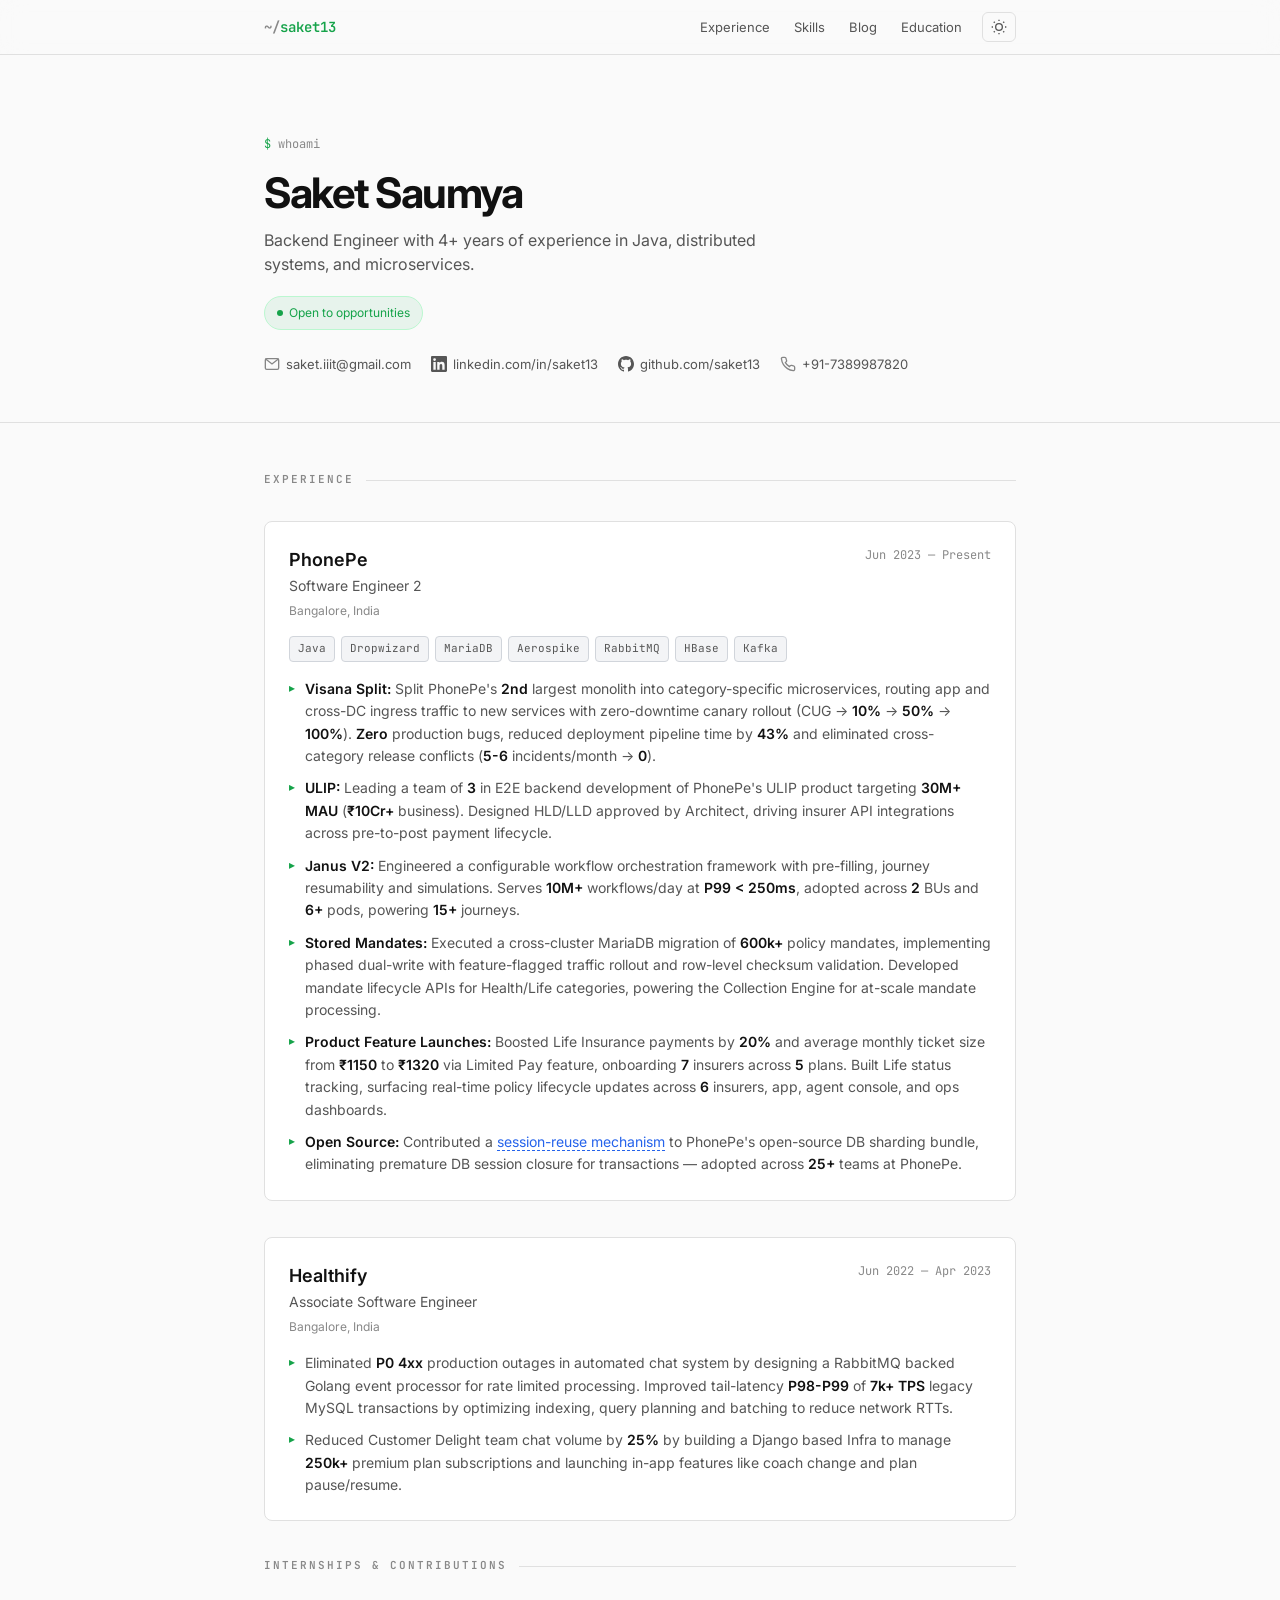
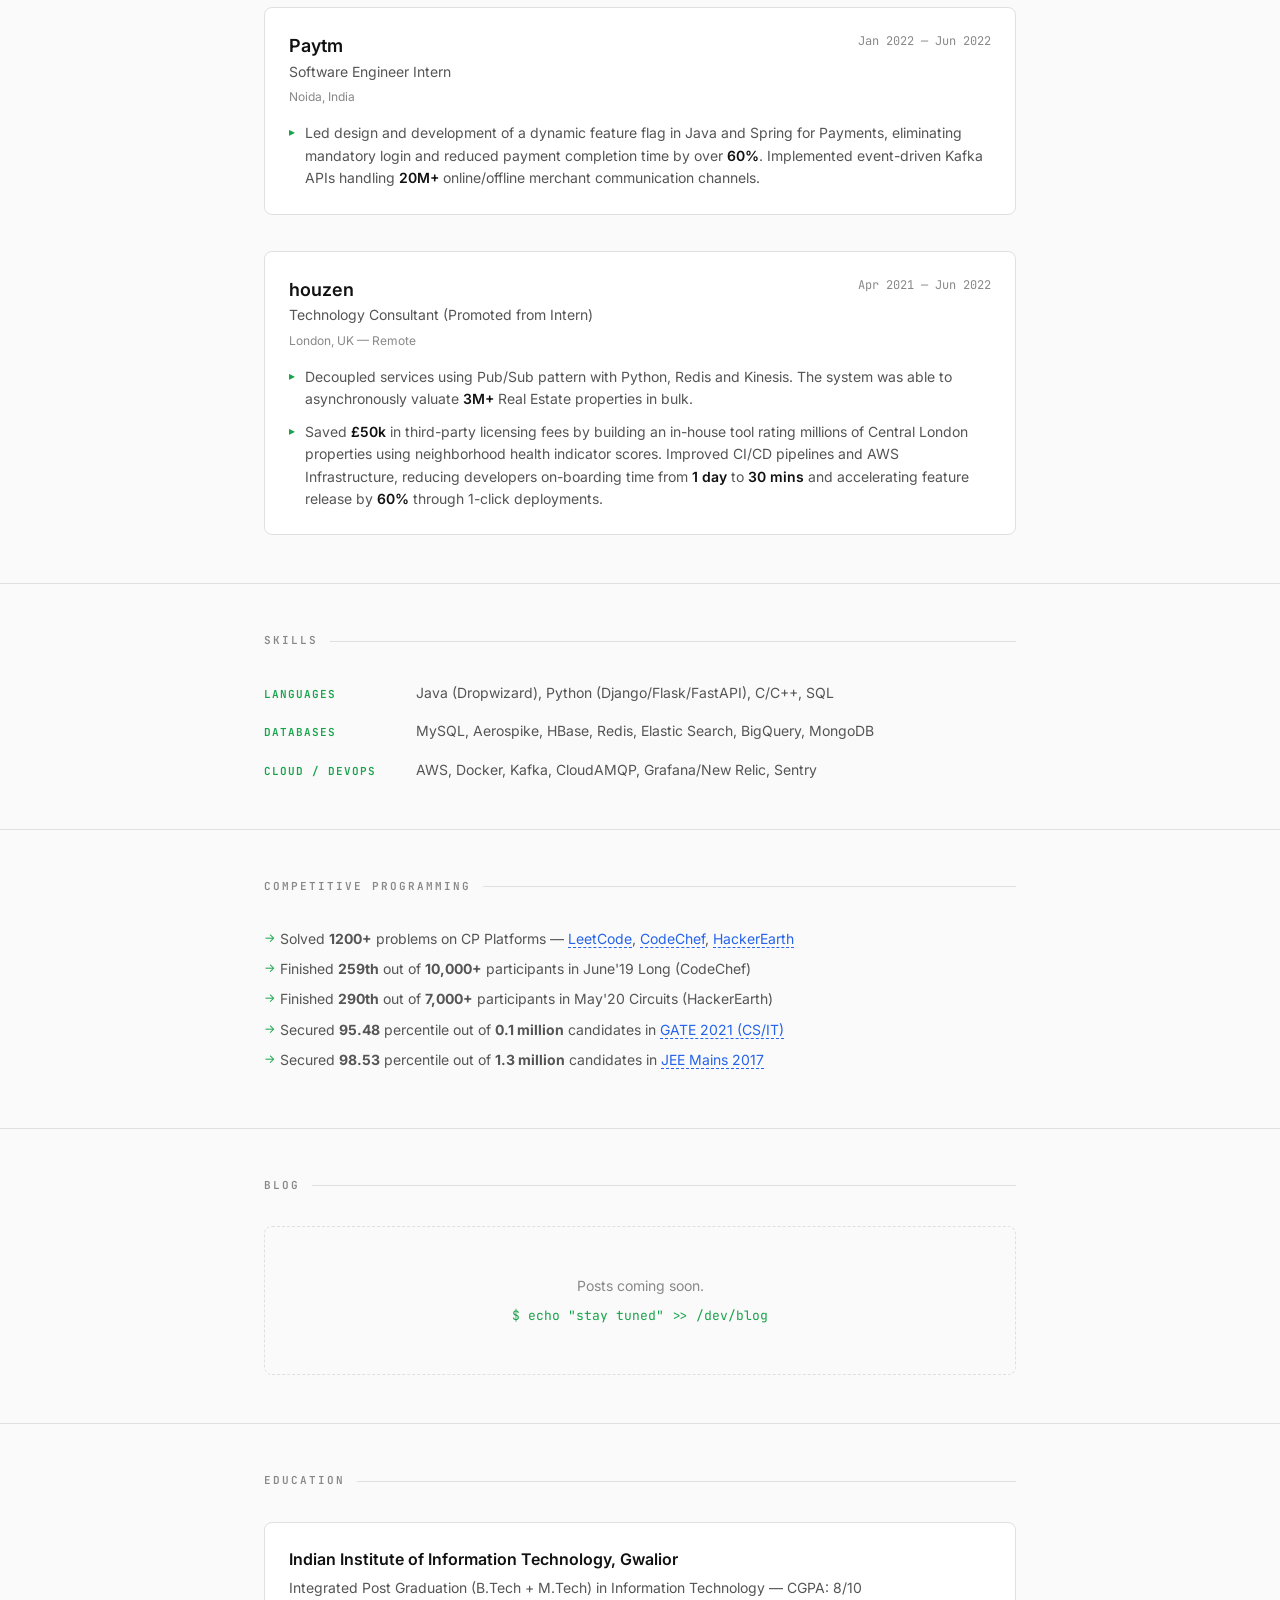
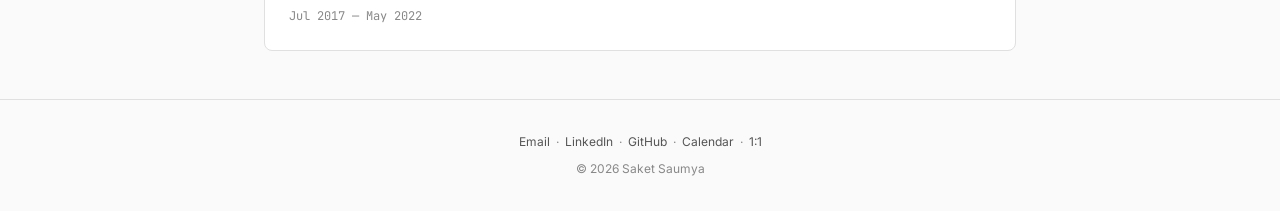
==== commit f584ead3: "Add toggle feature" ====
--- a/index.html
+++ b/index.html
@@ -8,6 +8,14 @@
     <link rel="preconnect" href="https://fonts.googleapis.com">
     <link rel="preconnect" href="https://fonts.gstatic.com" crossorigin>
     <link href="https://fonts.googleapis.com/css2?family=Inter:wght@300;400;500;600;700&family=JetBrains+Mono:wght@400;500;600;700&display=swap" rel="stylesheet">
+    <!-- Prevent theme flash -->
+    <script>
+        (function() {
+            var t = localStorage.getItem('theme');
+            if (!t) t = window.matchMedia('(prefers-color-scheme: light)').matches ? 'light' : 'dark';
+            document.documentElement.setAttribute('data-theme', t);
+        })();
+    </script>
     <style>
         /* Dark theme (default) */
         :root, [data-theme="dark"] {
@@ -121,6 +129,40 @@
             color: var(--text-primary);
         }
 
+        .theme-toggle {
+            background: none;
+            border: 1px solid var(--border);
+            border-radius: 6px;
+            padding: 6px 8px;
+            cursor: pointer;
+            color: var(--text-secondary);
+            display: flex;
+            align-items: center;
+            justify-content: center;
+            transition: color 0.2s, border-color 0.2s;
+        }
+
+        .theme-toggle:hover {
+            color: var(--text-primary);
+            border-color: var(--border-light);
+        }
+
+        .theme-toggle svg {
+            width: 16px;
+            height: 16px;
+        }
+
+        .theme-toggle .icon-sun { display: none; }
+        .theme-toggle .icon-moon { display: block; }
+        [data-theme="light"] .theme-toggle .icon-sun { display: block; }
+        [data-theme="light"] .theme-toggle .icon-moon { display: none; }
+
+        .nav-right {
+            display: flex;
+            align-items: center;
+            gap: 20px;
+        }
+
         /* Hero Section */
         .hero {
             padding: 80px 0 48px;
@@ -576,6 +618,11 @@
             }
         }
 
+        /* GitHub/LinkedIn SVG icon fill follows theme */
+        .hero-links svg[fill="currentColor"] {
+            fill: var(--gh-icon-fill);
+        }
+
         /* Print styles */
         @media print {
             body {
@@ -618,12 +665,18 @@
 <nav>
     <div class="container">
         <a href="#" class="nav-logo"><span>~/</span>saket13</a>
-        <ul class="nav-links">
-            <li><a href="#experience" class="active">Experience</a></li>
-            <li><a href="#skills">Skills</a></li>
-            <li><a href="#blog">Blog</a></li>
-            <li><a href="#education">Education</a></li>
-        </ul>
+        <div class="nav-right">
+            <ul class="nav-links">
+                <li><a href="#experience" class="active">Experience</a></li>
+                <li><a href="#skills">Skills</a></li>
+                <li><a href="#blog">Blog</a></li>
+                <li><a href="#education">Education</a></li>
+            </ul>
+            <button class="theme-toggle" onclick="toggleTheme()" aria-label="Toggle theme">
+                <svg class="icon-moon" viewBox="0 0 24 24" fill="none" stroke="currentColor" stroke-width="2"><path d="M21 12.79A9 9 0 1 1 11.21 3 7 7 0 0 0 21 12.79z"/></svg>
+                <svg class="icon-sun" viewBox="0 0 24 24" fill="none" stroke="currentColor" stroke-width="2"><circle cx="12" cy="12" r="5"/><line x1="12" y1="1" x2="12" y2="3"/><line x1="12" y1="21" x2="12" y2="23"/><line x1="4.22" y1="4.22" x2="5.64" y2="5.64"/><line x1="18.36" y1="18.36" x2="19.78" y2="19.78"/><line x1="1" y1="12" x2="3" y2="12"/><line x1="21" y1="12" x2="23" y2="12"/><line x1="4.22" y1="19.78" x2="5.64" y2="18.36"/><line x1="18.36" y1="5.64" x2="19.78" y2="4.22"/></svg>
+            </button>
+        </div>
     </div>
 </nav>
 
@@ -840,8 +893,29 @@
     </div>
 </footer>
 
-<!-- Smooth scroll -->
+<!-- Theme + Smooth scroll -->
 <script>
+    // Theme toggle with localStorage persistence
+    function getPreferredTheme() {
+        const stored = localStorage.getItem('theme');
+        if (stored) return stored;
+        return window.matchMedia('(prefers-color-scheme: light)').matches ? 'light' : 'dark';
+    }
+
+    function applyTheme(theme) {
+        document.documentElement.setAttribute('data-theme', theme);
+        localStorage.setItem('theme', theme);
+    }
+
+    function toggleTheme() {
+        const current = document.documentElement.getAttribute('data-theme') || 'dark';
+        applyTheme(current === 'dark' ? 'light' : 'dark');
+    }
+
+    // Apply theme immediately to prevent flash
+    applyTheme(getPreferredTheme());
+
+    // Smooth scroll
     document.querySelectorAll('a[href^="#"]').forEach(anchor => {
         anchor.addEventListener('click', function(e) {
             e.preventDefault();
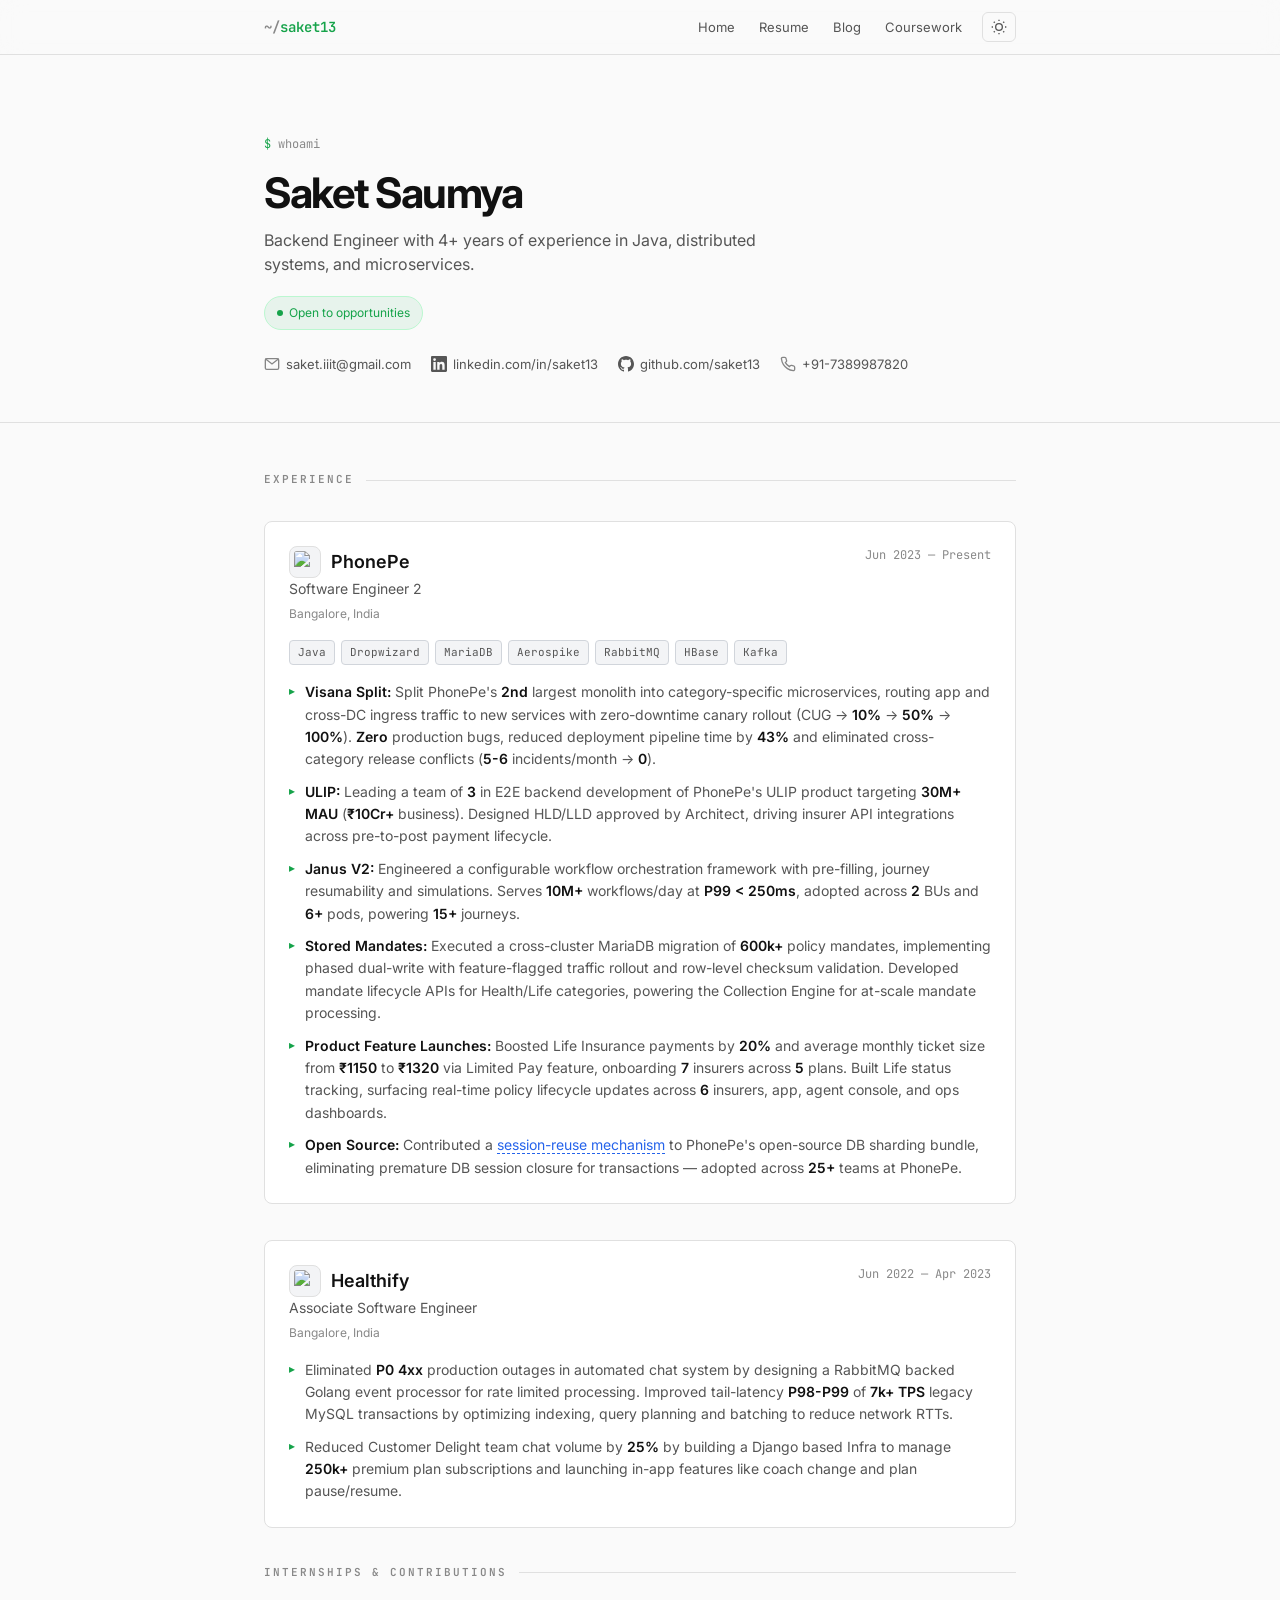
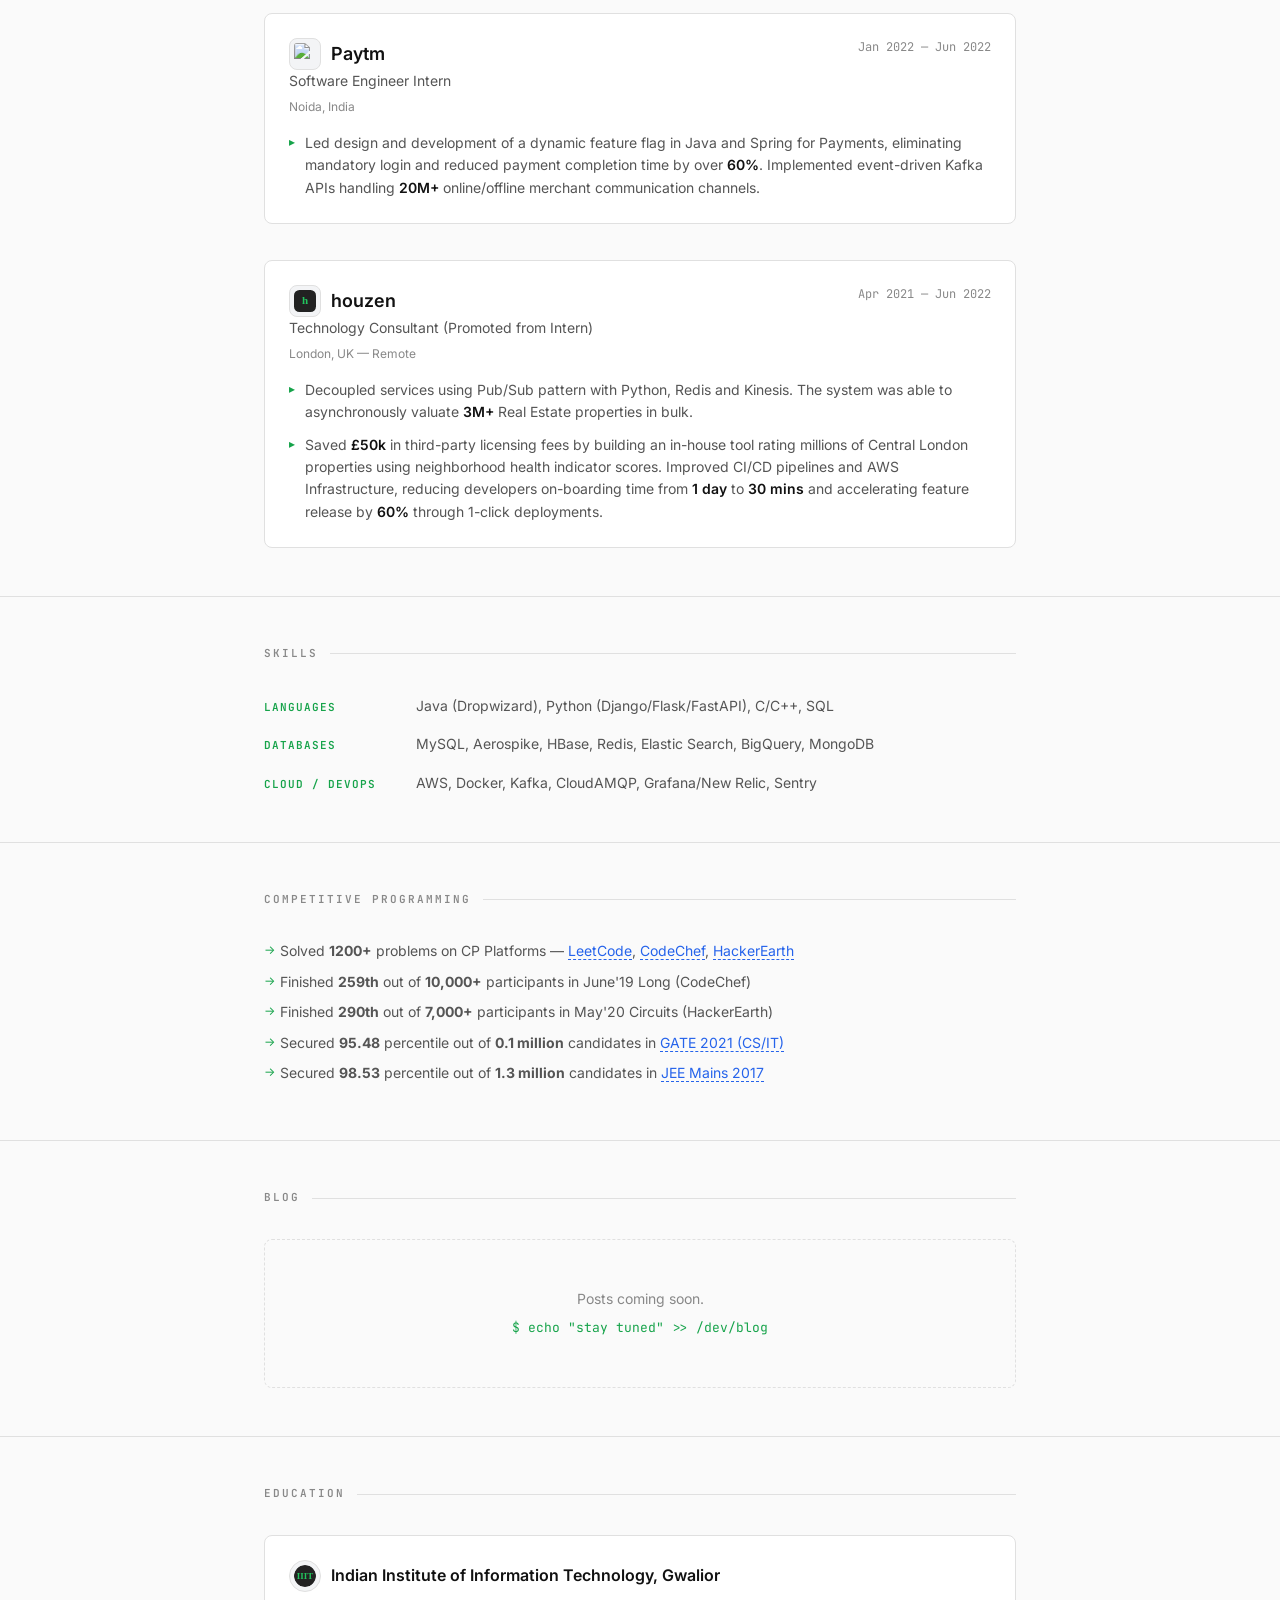
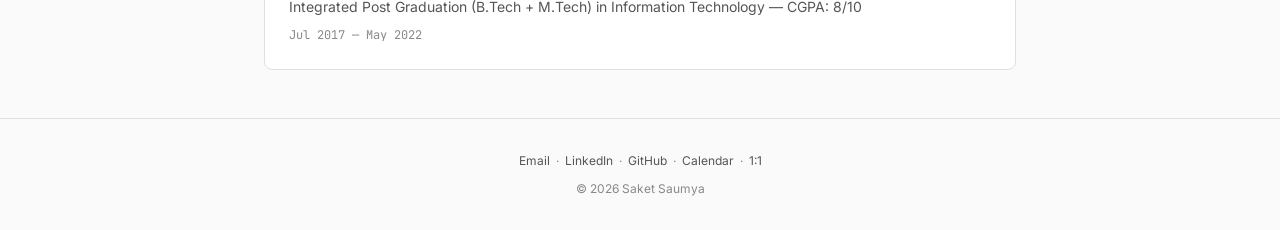
==== commit 5678c539: "Add logos" ====
--- a/index.html
+++ b/index.html
@@ -302,6 +302,32 @@
             gap: 8px;
         }
 
+        .exp-company-row {
+            display: flex;
+            align-items: center;
+            gap: 10px;
+        }
+
+        .company-icon {
+            width: 32px;
+            height: 32px;
+            border-radius: 8px;
+            object-fit: contain;
+            background: var(--tag-bg);
+            padding: 4px;
+            border: 1px solid var(--border);
+            flex-shrink: 0;
+        }
+
+        [data-theme="light"] .company-icon {
+            background: #f3f4f6;
+            border-color: #e0e0e0;
+        }
+
+        .company-icon.round {
+            border-radius: 50%;
+        }
+
         .exp-company {
             font-size: 18px;
             font-weight: 600;
@@ -667,10 +693,10 @@
         <a href="#" class="nav-logo"><span>~/</span>saket13</a>
         <div class="nav-right">
             <ul class="nav-links">
-                <li><a href="#experience" class="active">Experience</a></li>
-                <li><a href="#skills">Skills</a></li>
-                <li><a href="#blog">Blog</a></li>
-                <li><a href="#education">Education</a></li>
+                <li><a href="index.html" class="active">Home</a></li>
+                <li><a href="resume.html">Resume</a></li>
+                <li><a href="blog.html">Blog</a></li>
+                <li><a href="coursework.html">Coursework</a></li>
             </ul>
             <button class="theme-toggle" onclick="toggleTheme()" aria-label="Toggle theme">
                 <svg class="icon-moon" viewBox="0 0 24 24" fill="none" stroke="currentColor" stroke-width="2"><path d="M21 12.79A9 9 0 1 1 11.21 3 7 7 0 0 0 21 12.79z"/></svg>
@@ -722,7 +748,10 @@
         <div class="exp-card">
             <div class="exp-header">
                 <div>
-                    <div class="exp-company"><a href="https://www.phonepe.com/" target="_blank">PhonePe</a></div>
+                    <div class="exp-company-row">
+                        <img src="https://www.google.com/s2/favicons?domain=phonepe.com&sz=64" alt="PhonePe" class="company-icon">
+                        <div class="exp-company"><a href="https://www.phonepe.com/" target="_blank">PhonePe</a></div>
+                    </div>
                     <div class="exp-role">Software Engineer 2</div>
                     <div class="exp-location">Bangalore, India</div>
                 </div>
@@ -751,7 +780,10 @@
         <div class="exp-card">
             <div class="exp-header">
                 <div>
-                    <div class="exp-company"><a href="https://www.healthifyme.com/" target="_blank">Healthify</a></div>
+                    <div class="exp-company-row">
+                        <img src="https://www.google.com/s2/favicons?domain=healthifyme.com&sz=64" alt="Healthify" class="company-icon">
+                        <div class="exp-company"><a href="https://www.healthifyme.com/" target="_blank">Healthify</a></div>
+                    </div>
                     <div class="exp-role">Associate Software Engineer</div>
                     <div class="exp-location">Bangalore, India</div>
                 </div>
@@ -769,7 +801,10 @@
         <div class="exp-card">
             <div class="exp-header">
                 <div>
-                    <div class="exp-company"><a href="https://www.paytm.com/" target="_blank">Paytm</a></div>
+                    <div class="exp-company-row">
+                        <img src="https://www.google.com/s2/favicons?domain=paytm.com&sz=64" alt="Paytm" class="company-icon">
+                        <div class="exp-company"><a href="https://www.paytm.com/" target="_blank">Paytm</a></div>
+                    </div>
                     <div class="exp-role">Software Engineer Intern</div>
                     <div class="exp-location">Noida, India</div>
                 </div>
@@ -784,7 +819,10 @@
         <div class="exp-card">
             <div class="exp-header">
                 <div>
-                    <div class="exp-company"><a href="https://www.linkedin.com/company/houzen/" target="_blank">houzen</a></div>
+                    <div class="exp-company-row">
+                        <img src="https://www.google.com/s2/favicons?domain=houzen.co.uk&sz=64" alt="houzen" class="company-icon" onerror="this.src='data:image/svg+xml,<svg xmlns=%22http://www.w3.org/2000/svg%22 width=%2232%22 height=%2232%22 viewBox=%220 0 32 32%22><rect width=%2232%22 height=%2232%22 rx=%228%22 fill=%22%23222%22/><text x=%2216%22 y=%2221%22 text-anchor=%22middle%22 fill=%22%2322c55e%22 font-family=%22Inter%22 font-size=%2216%22 font-weight=%22600%22>h</text></svg>'">
+                        <div class="exp-company"><a href="https://www.linkedin.com/company/houzen/" target="_blank">houzen</a></div>
+                    </div>
                     <div class="exp-role">Technology Consultant (Promoted from Intern)</div>
                     <div class="exp-location">London, UK — Remote</div>
                 </div>
@@ -870,7 +908,10 @@
         <div class="edu-card">
             <div class="edu-header">
                 <div>
-                    <div class="edu-school"><a href="http://www.iiitm.ac.in" target="_blank">Indian Institute of Information Technology, Gwalior</a></div>
+                    <div class="exp-company-row">
+                        <img src="https://www.google.com/s2/favicons?domain=iiitm.ac.in&sz=64" alt="IIIT Gwalior" class="company-icon round" onerror="this.src='data:image/svg+xml,<svg xmlns=%22http://www.w3.org/2000/svg%22 width=%2232%22 height=%2232%22 viewBox=%220 0 32 32%22><rect width=%2232%22 height=%2232%22 rx=%2216%22 fill=%22%23222%22/><text x=%2216%22 y=%2221%22 text-anchor=%22middle%22 fill=%22%2322c55e%22 font-family=%22Inter%22 font-size=%2213%22 font-weight=%22600%22>IIIT</text></svg>'">
+                        <div class="edu-school"><a href="http://www.iiitm.ac.in" target="_blank">Indian Institute of Information Technology, Gwalior</a></div>
+                    </div>
                     <div class="edu-degree">Integrated Post Graduation (B.Tech + M.Tech) in Information Technology — CGPA: 8/10</div>
                 </div>
                 <div class="edu-date">Jul 2017 — May 2022</div>
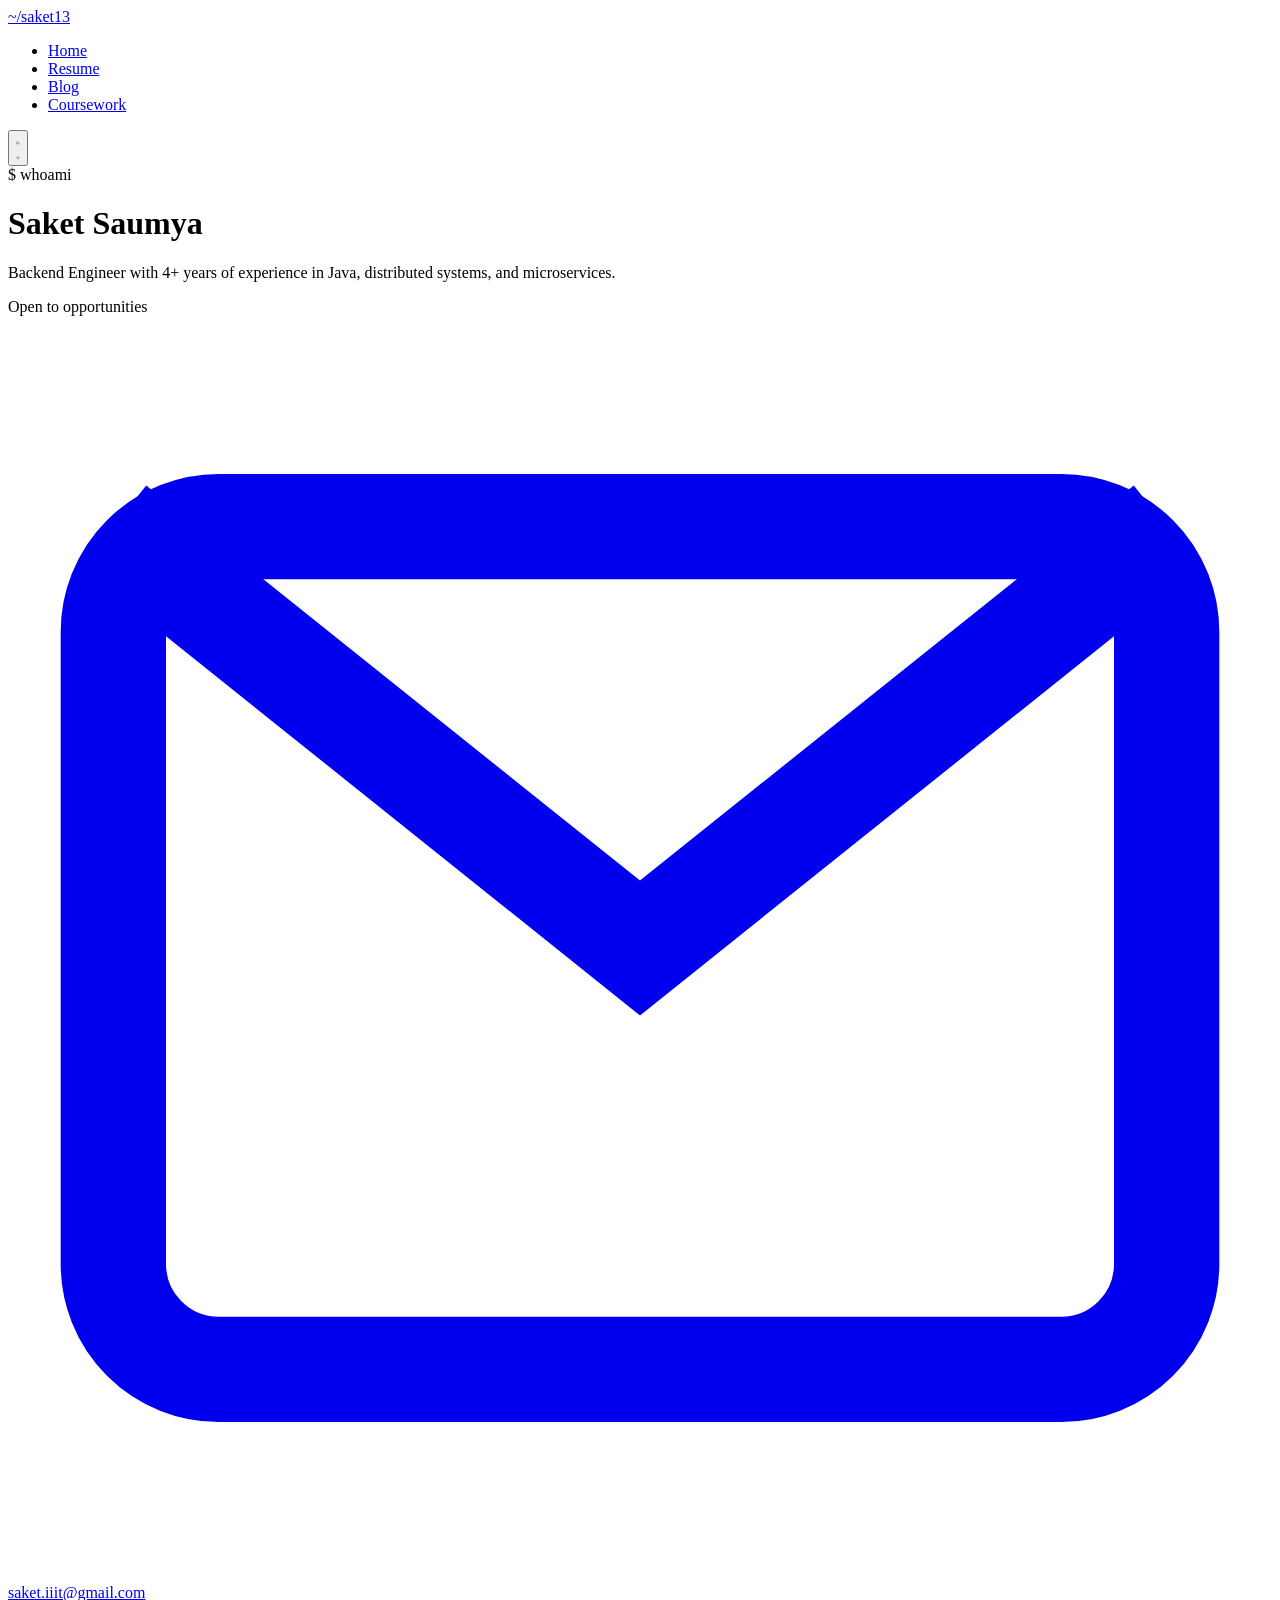
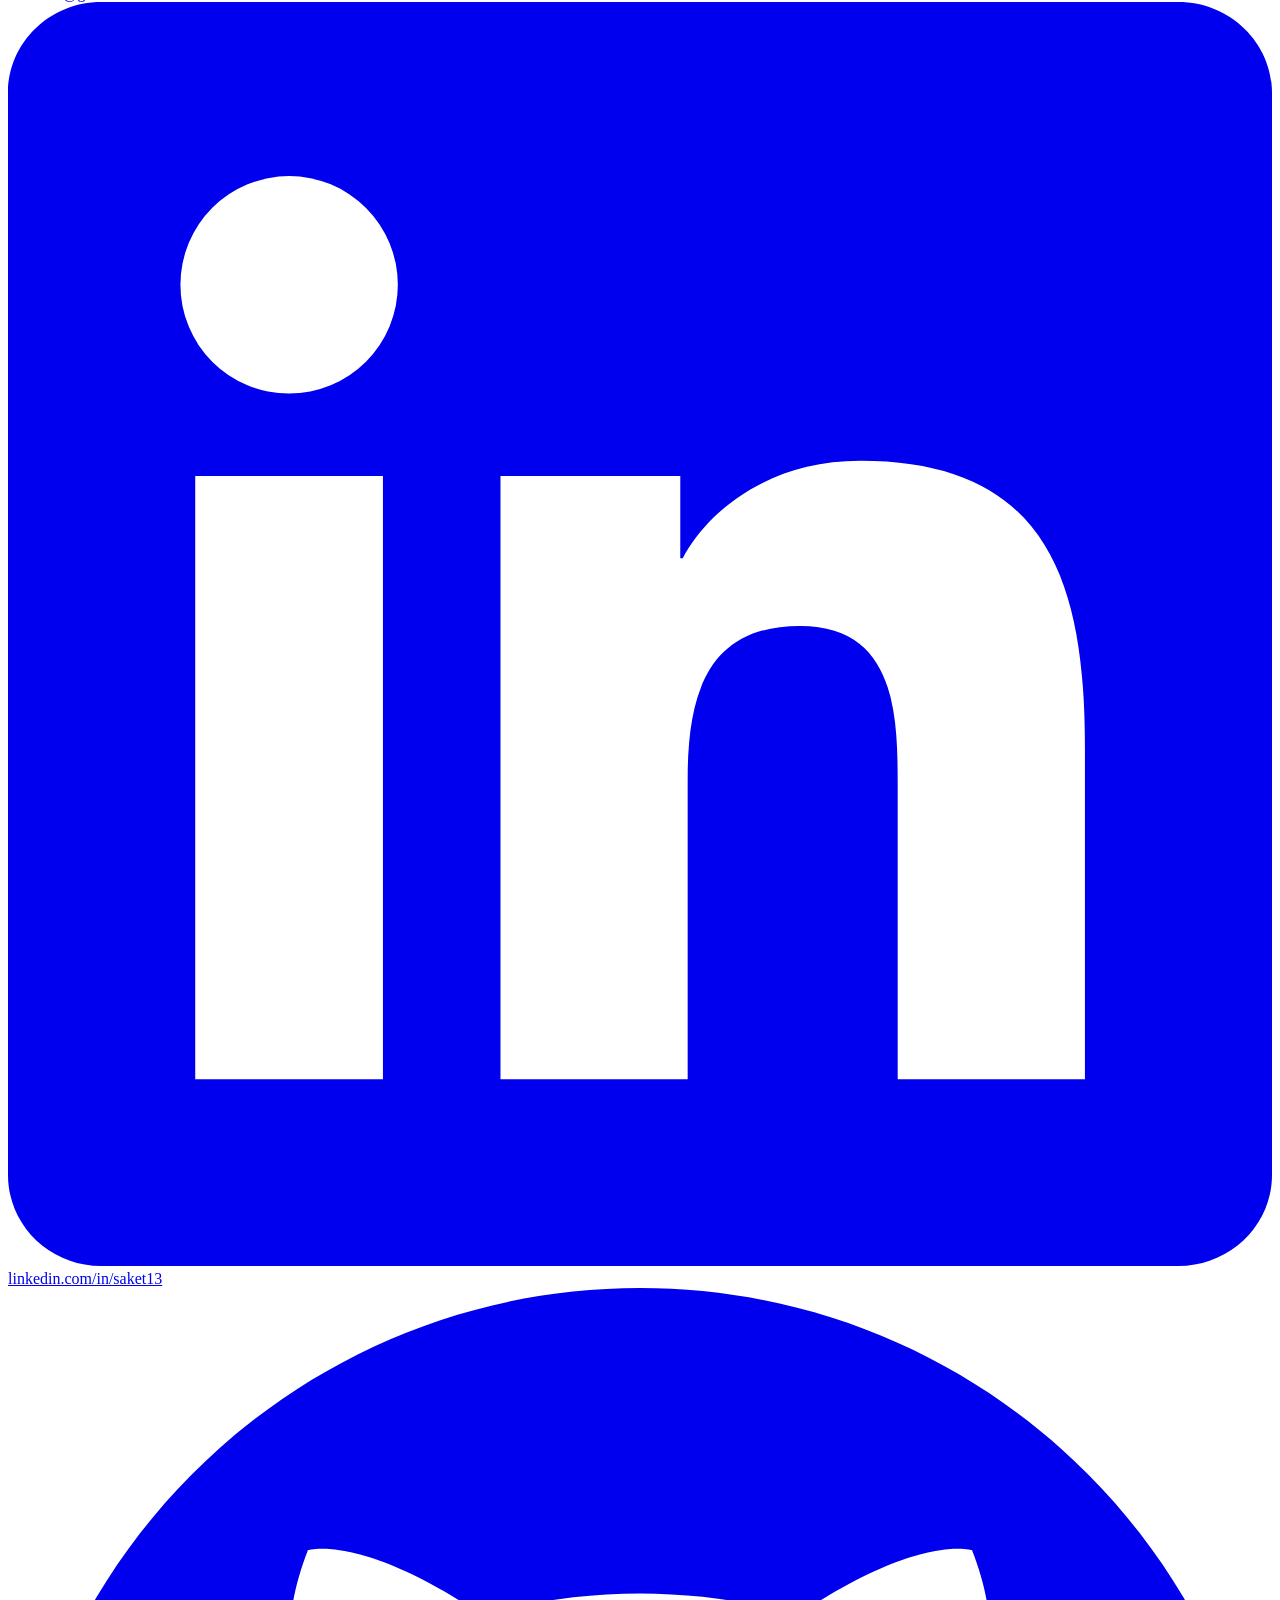
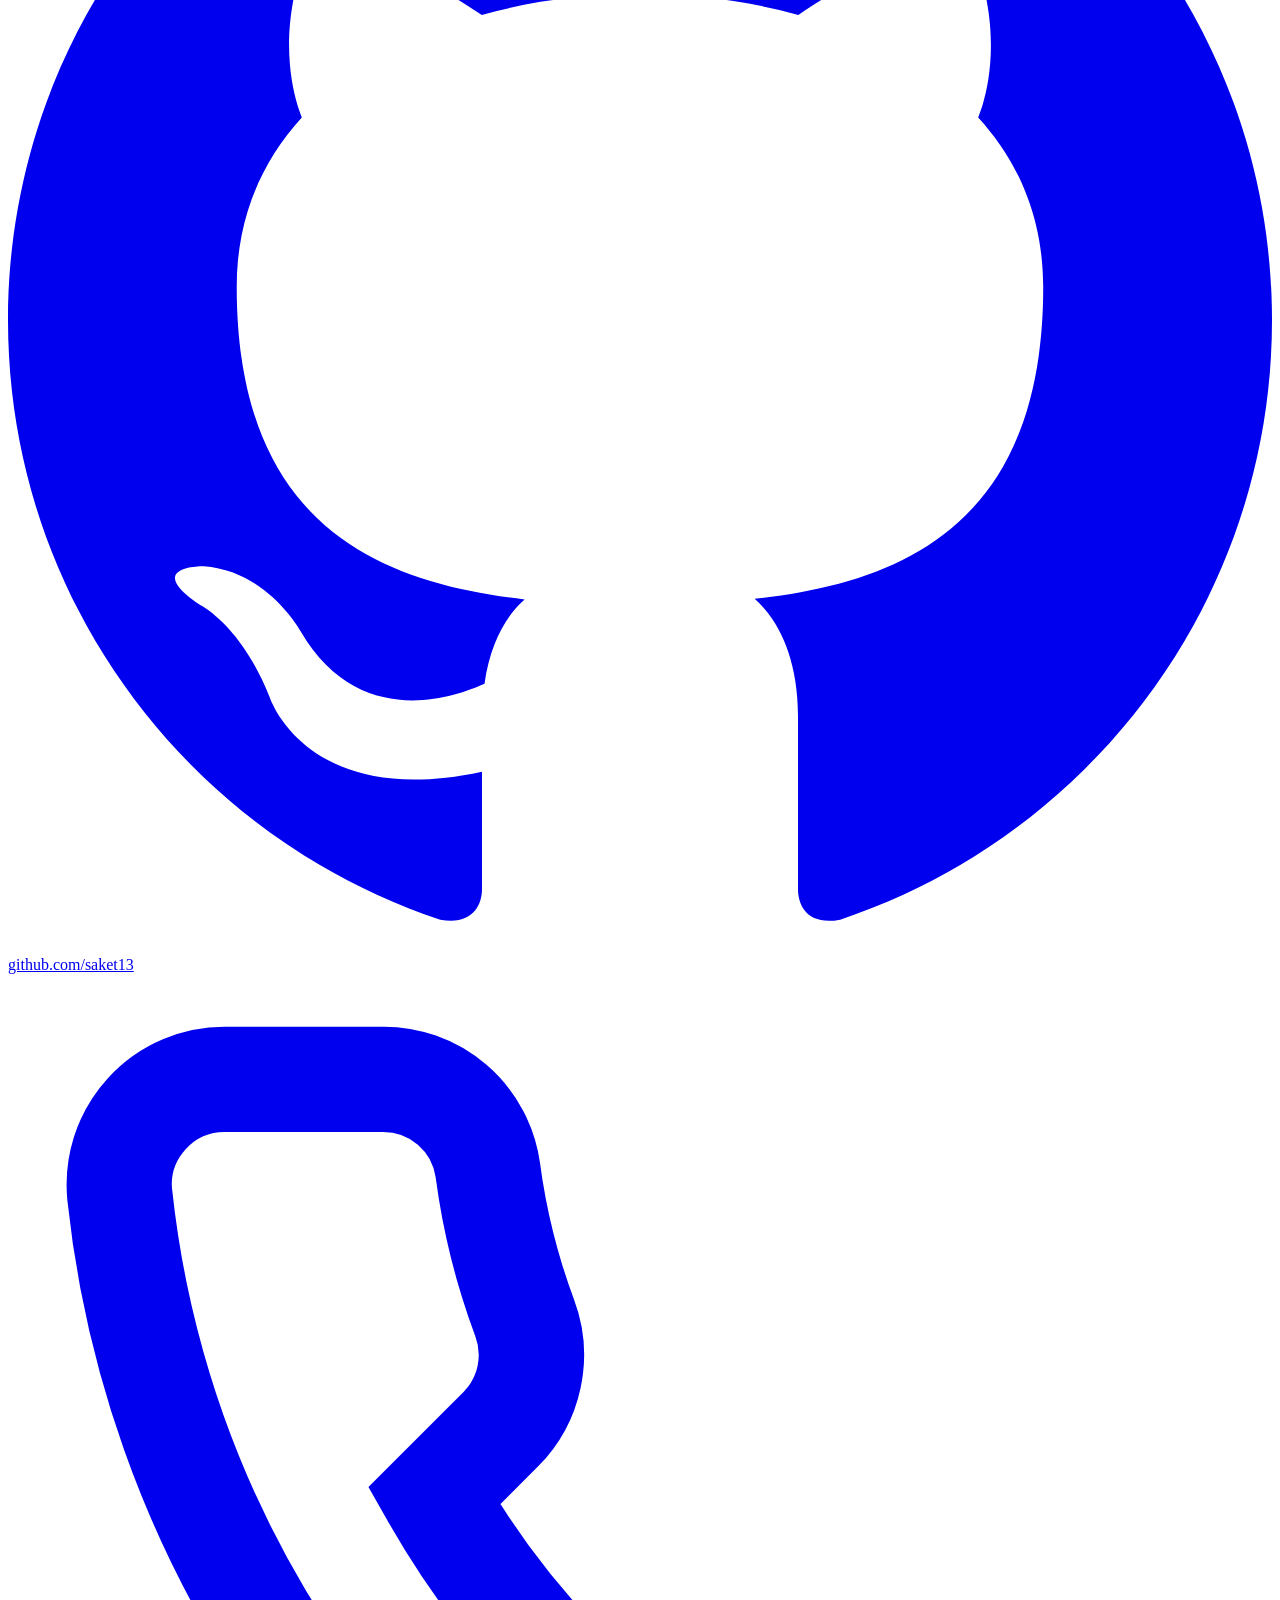
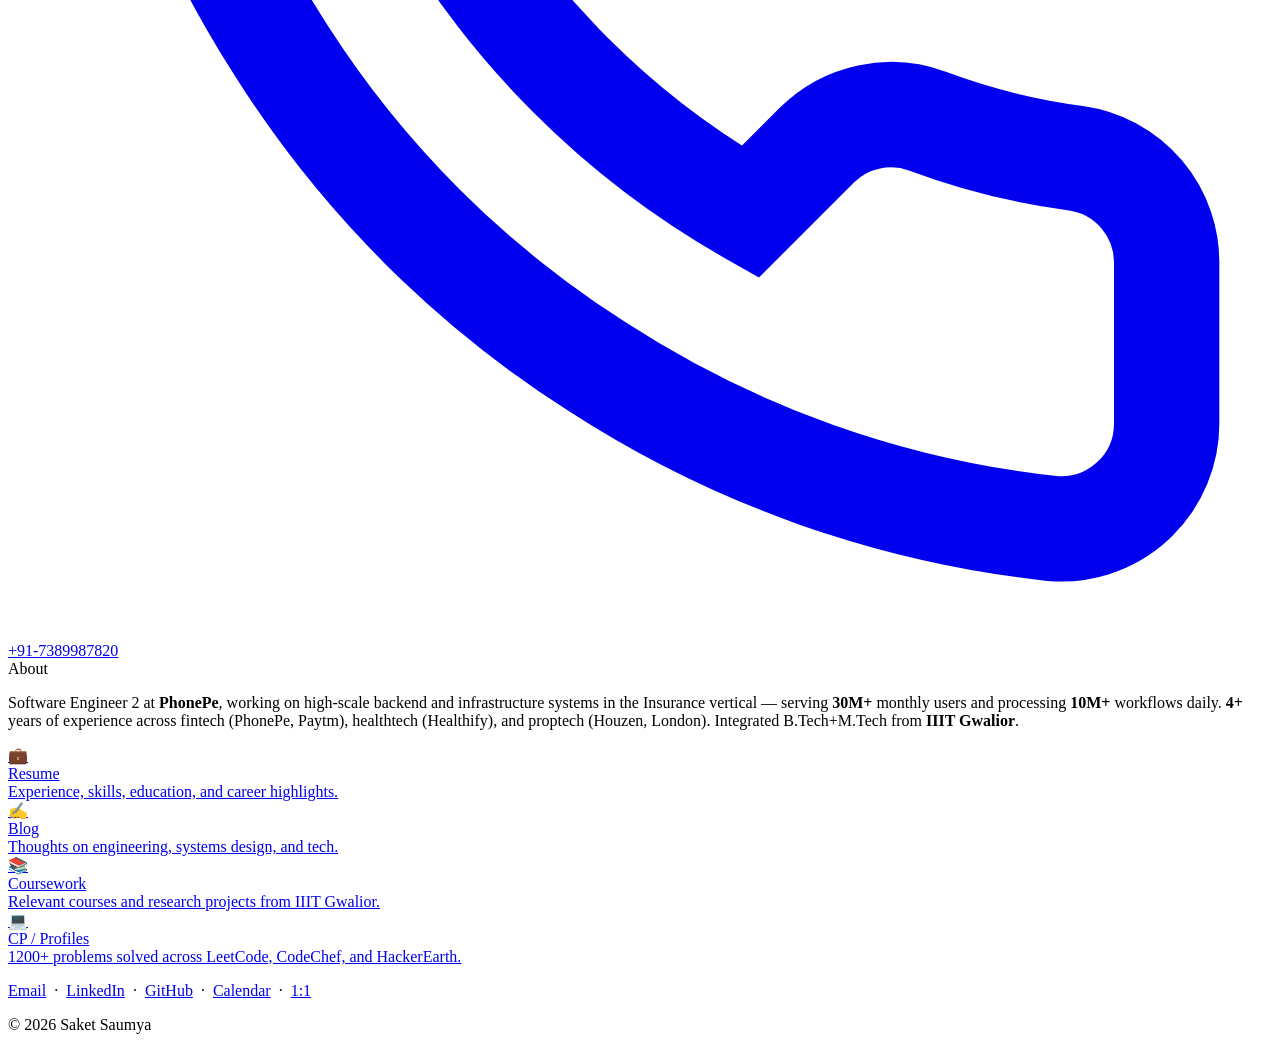
==== commit c0c45b19: "Add resume" ====
--- a/index.html
+++ b/index.html
@@ -8,7 +8,6 @@
     <link rel="preconnect" href="https://fonts.googleapis.com">
     <link rel="preconnect" href="https://fonts.gstatic.com" crossorigin>
     <link href="https://fonts.googleapis.com/css2?family=Inter:wght@300;400;500;600;700&family=JetBrains+Mono:wght@400;500;600;700&display=swap" rel="stylesheet">
-    <!-- Prevent theme flash -->
     <script>
         (function() {
             var t = localStorage.getItem('theme');
@@ -16,681 +15,14 @@
             document.documentElement.setAttribute('data-theme', t);
         })();
     </script>
-    <style>
-        /* Dark theme (default) */
-        :root, [data-theme="dark"] {
-            --bg-primary: #0a0a0a;
-            --bg-secondary: #111111;
-            --bg-card: #161616;
-            --bg-card-hover: #1a1a1a;
-            --border: #222222;
-            --border-light: #2a2a2a;
-            --text-primary: #e5e5e5;
-            --text-secondary: #a0a0a0;
-            --text-muted: #666666;
-            --accent: #22c55e;
-            --accent-dim: #166534;
-            --accent-glow: rgba(34, 197, 94, 0.1);
-            --link: #60a5fa;
-            --link-hover: #93c5fd;
-            --tag-bg: #1e1e1e;
-            --tag-border: #333333;
-            --nav-bg: rgba(10, 10, 10, 0.85);
-            --gh-icon-fill: #e5e5e5;
-        }
-
-        /* Light theme */
-        [data-theme="light"] {
-            --bg-primary: #fafafa;
-            --bg-secondary: #f0f0f0;
-            --bg-card: #ffffff;
-            --bg-card-hover: #f8f8f8;
-            --border: #e0e0e0;
-            --border-light: #d0d0d0;
-            --text-primary: #111111;
-            --text-secondary: #555555;
-            --text-muted: #888888;
-            --accent: #16a34a;
-            --accent-dim: #bbf7d0;
-            --accent-glow: rgba(22, 163, 74, 0.08);
-            --link: #2563eb;
-            --link-hover: #1d4ed8;
-            --tag-bg: #f3f4f6;
-            --tag-border: #d1d5db;
-            --nav-bg: rgba(250, 250, 250, 0.85);
-            --gh-icon-fill: #111111;
-        }
-
-        * {
-            margin: 0;
-            padding: 0;
-            box-sizing: border-box;
-        }
-
-        body {
-            font-family: 'Inter', -apple-system, BlinkMacSystemFont, 'Segoe UI', Roboto, sans-serif;
-            background: var(--bg-primary);
-            color: var(--text-primary);
-            line-height: 1.6;
-            -webkit-font-smoothing: antialiased;
-            -moz-osx-font-smoothing: grayscale;
-        }
-
-        .container {
-            max-width: 800px;
-            margin: 0 auto;
-            padding: 0 24px;
-        }
-
-        /* Navigation */
-        nav {
-            position: sticky;
-            top: 0;
-            z-index: 100;
-            background: var(--nav-bg);
-            backdrop-filter: blur(12px);
-            border-bottom: 1px solid var(--border);
-            padding: 12px 0;
-        }
-
-        nav .container {
-            display: flex;
-            justify-content: space-between;
-            align-items: center;
-        }
-
-        .nav-logo {
-            font-family: 'JetBrains Mono', monospace;
-            font-weight: 600;
-            font-size: 14px;
-            color: var(--accent);
-            text-decoration: none;
-        }
-
-        .nav-logo span {
-            color: var(--text-muted);
-        }
-
-        .nav-links {
-            display: flex;
-            gap: 24px;
-            list-style: none;
-        }
-
-        .nav-links a {
-            font-size: 13px;
-            color: var(--text-secondary);
-            text-decoration: none;
-            transition: color 0.2s;
-            font-weight: 400;
-        }
-
-        .nav-links a:hover, .nav-links a.active {
-            color: var(--text-primary);
-        }
-
-        .theme-toggle {
-            background: none;
-            border: 1px solid var(--border);
-            border-radius: 6px;
-            padding: 6px 8px;
-            cursor: pointer;
-            color: var(--text-secondary);
-            display: flex;
-            align-items: center;
-            justify-content: center;
-            transition: color 0.2s, border-color 0.2s;
-        }
-
-        .theme-toggle:hover {
-            color: var(--text-primary);
-            border-color: var(--border-light);
-        }
-
-        .theme-toggle svg {
-            width: 16px;
-            height: 16px;
-        }
-
-        .theme-toggle .icon-sun { display: none; }
-        .theme-toggle .icon-moon { display: block; }
-        [data-theme="light"] .theme-toggle .icon-sun { display: block; }
-        [data-theme="light"] .theme-toggle .icon-moon { display: none; }
-
-        .nav-right {
-            display: flex;
-            align-items: center;
-            gap: 20px;
-        }
-
-        /* Hero Section */
-        .hero {
-            padding: 80px 0 48px;
-            border-bottom: 1px solid var(--border);
-        }
-
-        .hero-terminal {
-            font-family: 'JetBrains Mono', monospace;
-            font-size: 12px;
-            color: var(--text-muted);
-            margin-bottom: 16px;
-        }
-
-        .hero-terminal .prompt {
-            color: var(--accent);
-        }
-
-        h1 {
-            font-size: 42px;
-            font-weight: 700;
-            letter-spacing: -1.5px;
-            line-height: 1.1;
-            margin-bottom: 12px;
-        }
-
-        .hero-subtitle {
-            font-size: 16px;
-            color: var(--text-secondary);
-            max-width: 560px;
-            line-height: 1.5;
-        }
-
-        .hero-links {
-            display: flex;
-            gap: 20px;
-            margin-top: 24px;
-            flex-wrap: wrap;
-        }
-
-        .hero-links a {
-            font-size: 13px;
-            color: var(--text-secondary);
-            text-decoration: none;
-            display: flex;
-            align-items: center;
-            gap: 6px;
-            transition: color 0.2s;
-        }
-
-        .hero-links a:hover {
-            color: var(--accent);
-        }
-
-        .hero-links .icon {
-            width: 16px;
-            height: 16px;
-            opacity: 0.7;
-        }
-
-        .status-badge {
-            display: inline-flex;
-            align-items: center;
-            gap: 6px;
-            margin-top: 20px;
-            padding: 6px 12px;
-            border: 1px solid var(--accent-dim);
-            border-radius: 20px;
-            font-size: 12px;
-            color: var(--accent);
-            background: var(--accent-glow);
-        }
-
-        .status-dot {
-            width: 6px;
-            height: 6px;
-            border-radius: 50%;
-            background: var(--accent);
-            animation: pulse 2s infinite;
-        }
-
-        @keyframes pulse {
-            0%, 100% { opacity: 1; }
-            50% { opacity: 0.4; }
-        }
-
-        /* Section Headers */
-        .section {
-            padding: 48px 0;
-            border-bottom: 1px solid var(--border);
-        }
-
-        .section-header {
-            font-family: 'JetBrains Mono', monospace;
-            font-size: 11px;
-            font-weight: 600;
-            text-transform: uppercase;
-            letter-spacing: 2px;
-            color: var(--text-muted);
-            margin-bottom: 32px;
-            display: flex;
-            align-items: center;
-            gap: 12px;
-        }
-
-        .section-header::after {
-            content: '';
-            flex: 1;
-            height: 1px;
-            background: var(--border);
-        }
-
-        /* Experience Cards */
-        .exp-card {
-            margin-bottom: 36px;
-            padding: 24px;
-            border: 1px solid var(--border);
-            border-radius: 8px;
-            background: var(--bg-card);
-            transition: border-color 0.2s, background 0.2s;
-        }
-
-        .exp-card:hover {
-            border-color: var(--border-light);
-            background: var(--bg-card-hover);
-        }
-
-        .exp-card:last-child {
-            margin-bottom: 0;
-        }
-
-        .exp-header {
-            display: flex;
-            justify-content: space-between;
-            align-items: flex-start;
-            margin-bottom: 4px;
-            flex-wrap: wrap;
-            gap: 8px;
-        }
-
-        .exp-company-row {
-            display: flex;
-            align-items: center;
-            gap: 10px;
-        }
-
-        .company-icon {
-            width: 32px;
-            height: 32px;
-            border-radius: 8px;
-            object-fit: contain;
-            background: var(--tag-bg);
-            padding: 4px;
-            border: 1px solid var(--border);
-            flex-shrink: 0;
-        }
-
-        [data-theme="light"] .company-icon {
-            background: #f3f4f6;
-            border-color: #e0e0e0;
-        }
-
-        .company-icon.round {
-            border-radius: 50%;
-        }
-
-        .exp-company {
-            font-size: 18px;
-            font-weight: 600;
-        }
-
-        .exp-company a {
-            color: var(--text-primary);
-            text-decoration: none;
-            transition: color 0.2s;
-        }
-
-        .exp-company a:hover {
-            color: var(--accent);
-        }
-
-        .exp-date {
-            font-family: 'JetBrains Mono', monospace;
-            font-size: 12px;
-            color: var(--text-muted);
-        }
-
-        .exp-role {
-            font-size: 14px;
-            color: var(--text-secondary);
-            margin-bottom: 4px;
-        }
-
-        .exp-location {
-            font-size: 12px;
-            color: var(--text-muted);
-            margin-bottom: 12px;
-        }
-
-        .exp-tech {
-            display: flex;
-            flex-wrap: wrap;
-            gap: 6px;
-            margin-bottom: 16px;
-        }
-
-        .tech-tag {
-            font-family: 'JetBrains Mono', monospace;
-            font-size: 11px;
-            padding: 3px 8px;
-            background: var(--tag-bg);
-            border: 1px solid var(--tag-border);
-            border-radius: 4px;
-            color: var(--text-secondary);
-        }
-
-        .exp-bullets {
-            list-style: none;
-            padding: 0;
-        }
-
-        .exp-bullets li {
-            position: relative;
-            padding-left: 16px;
-            margin-bottom: 10px;
-            font-size: 14px;
-            color: var(--text-secondary);
-            line-height: 1.6;
-        }
-
-        .exp-bullets li:last-child {
-            margin-bottom: 0;
-        }
-
-        .exp-bullets li::before {
-            content: '▸';
-            position: absolute;
-            left: 0;
-            color: var(--accent);
-            font-size: 12px;
-        }
-
-        .exp-bullets li b {
-            color: var(--text-primary);
-            font-weight: 600;
-        }
-
-        .exp-bullets li strong {
-            color: var(--text-primary);
-            font-weight: 600;
-        }
-
-        .exp-bullets li a {
-            color: var(--link);
-            text-decoration: none;
-            border-bottom: 1px dashed var(--link);
-            transition: color 0.2s;
-        }
-
-        .exp-bullets li a:hover {
-            color: var(--link-hover);
-        }
-
-        /* Skills Section */
-        .skills-grid {
-            display: grid;
-            grid-template-columns: 1fr;
-            gap: 16px;
-        }
-
-        .skill-row {
-            display: flex;
-            gap: 12px;
-            align-items: baseline;
-        }
-
-        .skill-label {
-            font-family: 'JetBrains Mono', monospace;
-            font-size: 11px;
-            font-weight: 600;
-            color: var(--accent);
-            text-transform: uppercase;
-            letter-spacing: 1px;
-            min-width: 140px;
-            flex-shrink: 0;
-        }
-
-        .skill-value {
-            font-size: 14px;
-            color: var(--text-secondary);
-        }
-
-        /* Education */
-        .edu-card {
-            padding: 24px;
-            border: 1px solid var(--border);
-            border-radius: 8px;
-            background: var(--bg-card);
-        }
-
-        .edu-header {
-            display: flex;
-            justify-content: space-between;
-            align-items: flex-start;
-            flex-wrap: wrap;
-            gap: 8px;
-        }
-
-        .edu-school {
-            font-size: 16px;
-            font-weight: 600;
-        }
-
-        .edu-school a {
-            color: var(--text-primary);
-            text-decoration: none;
-        }
-
-        .edu-school a:hover {
-            color: var(--accent);
-        }
-
-        .edu-degree {
-            font-size: 14px;
-            color: var(--text-secondary);
-            margin-top: 4px;
-        }
-
-        .edu-date {
-            font-family: 'JetBrains Mono', monospace;
-            font-size: 12px;
-            color: var(--text-muted);
-        }
-
-        /* Achievements */
-        .achievement-list {
-            list-style: none;
-            padding: 0;
-        }
-
-        .achievement-list li {
-            position: relative;
-            padding-left: 16px;
-            margin-bottom: 8px;
-            font-size: 14px;
-            color: var(--text-secondary);
-        }
-
-        .achievement-list li::before {
-            content: '→';
-            position: absolute;
-            left: 0;
-            color: var(--accent);
-            font-size: 12px;
-        }
-
-        .achievement-list li a {
-            color: var(--link);
-            text-decoration: none;
-            border-bottom: 1px dashed var(--link);
-        }
-
-        .achievement-list li a:hover {
-            color: var(--link-hover);
-        }
-
-        /* Blog Section */
-        .blog-grid {
-            display: grid;
-            gap: 16px;
-        }
-
-        .blog-card {
-            padding: 20px 24px;
-            border: 1px solid var(--border);
-            border-radius: 8px;
-            background: var(--bg-card);
-            transition: border-color 0.2s, background 0.2s;
-            text-decoration: none;
-            display: block;
-        }
-
-        .blog-card:hover {
-            border-color: var(--border-light);
-            background: var(--bg-card-hover);
-        }
-
-        .blog-date {
-            font-family: 'JetBrains Mono', monospace;
-            font-size: 11px;
-            color: var(--text-muted);
-            margin-bottom: 6px;
-        }
-
-        .blog-title {
-            font-size: 16px;
-            font-weight: 600;
-            color: var(--text-primary);
-            margin-bottom: 6px;
-        }
-
-        .blog-excerpt {
-            font-size: 13px;
-            color: var(--text-secondary);
-            line-height: 1.5;
-        }
-
-        .blog-tags {
-            display: flex;
-            gap: 6px;
-            margin-top: 10px;
-        }
-
-        .blog-empty {
-            text-align: center;
-            padding: 48px 24px;
-            border: 1px dashed var(--border);
-            border-radius: 8px;
-            color: var(--text-muted);
-            font-size: 14px;
-        }
-
-        .blog-empty .terminal-text {
-            font-family: 'JetBrains Mono', monospace;
-            font-size: 13px;
-            margin-top: 8px;
-            color: var(--accent);
-        }
-
-        /* Footer */
-        footer {
-            padding: 32px 0;
-            text-align: center;
-            font-size: 12px;
-            color: var(--text-muted);
-        }
-
-        footer a {
-            color: var(--text-secondary);
-            text-decoration: none;
-        }
-
-        footer a:hover {
-            color: var(--accent);
-        }
-
-        /* Responsive */
-        @media (max-width: 640px) {
-            h1 {
-                font-size: 32px;
-            }
-
-            .hero {
-                padding: 48px 0 32px;
-            }
-
-            .section {
-                padding: 32px 0;
-            }
-
-            .exp-card {
-                padding: 16px;
-            }
-
-            .skill-row {
-                flex-direction: column;
-                gap: 4px;
-            }
-
-            .skill-label {
-                min-width: auto;
-            }
-
-            .nav-links {
-                gap: 16px;
-            }
-
-            .exp-header {
-                flex-direction: column;
-            }
-        }
-
-        /* GitHub/LinkedIn SVG icon fill follows theme */
-        .hero-links svg[fill="currentColor"] {
-            fill: var(--gh-icon-fill);
-        }
-
-        /* Print styles */
-        @media print {
-            body {
-                background: white;
-                color: #111;
-            }
-
-            .exp-card, .edu-card, .blog-card {
-                border-color: #ddd;
-                background: white;
-            }
-
-            nav {
-                display: none;
-            }
-
-            .section-header {
-                color: #333;
-            }
-
-            .exp-bullets li {
-                color: #333;
-            }
-
-            .exp-bullets li::before {
-                color: #333;
-            }
-
-            .tech-tag {
-                background: #f5f5f5;
-                border-color: #ddd;
-                color: #333;
-            }
-        }
-    </style>
+    <link rel="stylesheet" href="style.css">
 </head>
 <body>
 
 <!-- Navigation -->
 <nav>
     <div class="container">
-        <a href="#" class="nav-logo"><span>~/</span>saket13</a>
+        <a href="index.html" class="nav-logo"><span>~/</span>saket13</a>
         <div class="nav-right">
             <ul class="nav-links">
                 <li><a href="index.html" class="active">Home</a></li>
@@ -739,183 +71,35 @@
     </div>
 </header>
 
-<!-- Experience -->
-<section class="section" id="experience">
+<!-- About -->
+<section class="section">
     <div class="container">
-        <div class="section-header">Experience</div>
+        <div class="section-header">About</div>
+        <p class="about-text">
+            Software Engineer 2 at <strong>PhonePe</strong>, working on high-scale backend and infrastructure systems in the Insurance vertical — serving <strong>30M+</strong> monthly users and processing <strong>10M+</strong> workflows daily. <strong>4+</strong> years of experience across fintech (PhonePe, Paytm), healthtech (Healthify), and proptech (Houzen, London). Integrated B.Tech+M.Tech from <strong>IIIT Gwalior</strong>.
+        </p>
 
-        <!-- PhonePe -->
-        <div class="exp-card">
-            <div class="exp-header">
-                <div>
-                    <div class="exp-company-row">
-                        <img src="https://www.google.com/s2/favicons?domain=phonepe.com&sz=64" alt="PhonePe" class="company-icon">
-                        <div class="exp-company"><a href="https://www.phonepe.com/" target="_blank">PhonePe</a></div>
-                    </div>
-                    <div class="exp-role">Software Engineer 2</div>
-                    <div class="exp-location">Bangalore, India</div>
-                </div>
-                <div class="exp-date">Jun 2023 — Present</div>
-            </div>
-            <div class="exp-tech">
-                <span class="tech-tag">Java</span>
-                <span class="tech-tag">Dropwizard</span>
-                <span class="tech-tag">MariaDB</span>
-                <span class="tech-tag">Aerospike</span>
-                <span class="tech-tag">RabbitMQ</span>
-                <span class="tech-tag">HBase</span>
-                <span class="tech-tag">Kafka</span>
-            </div>
-            <ul class="exp-bullets">
-                <li><b>Visana Split:</b> Split PhonePe's <strong>2nd</strong> largest monolith into category-specific microservices, routing app and cross-DC ingress traffic to new services with zero-downtime canary rollout (CUG → <strong>10%</strong> → <strong>50%</strong> → <strong>100%</strong>). <strong>Zero</strong> production bugs, reduced deployment pipeline time by <strong>43%</strong> and eliminated cross-category release conflicts (<strong>5-6</strong> incidents/month → <strong>0</strong>).</li>
-                <li><b>ULIP:</b> Leading a team of <strong>3</strong> in E2E backend development of PhonePe's ULIP product targeting <strong>30M+ MAU</strong> (<strong>₹10Cr+</strong> business). Designed HLD/LLD approved by Architect, driving insurer API integrations across pre-to-post payment lifecycle.</li>
-                <li><b>Janus V2:</b> Engineered a configurable workflow orchestration framework with pre-filling, journey resumability and simulations. Serves <strong>10M+</strong> workflows/day at <strong>P99 &lt; 250ms</strong>, adopted across <strong>2</strong> BUs and <strong>6+</strong> pods, powering <strong>15+</strong> journeys.</li>
-                <li><b>Stored Mandates:</b> Executed a cross-cluster MariaDB migration of <strong>600k+</strong> policy mandates, implementing phased dual-write with feature-flagged traffic rollout and row-level checksum validation. Developed mandate lifecycle APIs for Health/Life categories, powering the Collection Engine for at-scale mandate processing.</li>
-                <li><b>Product Feature Launches:</b> Boosted Life Insurance payments by <strong>20%</strong> and average monthly ticket size from <strong>₹1150</strong> to <strong>₹1320</strong> via Limited Pay feature, onboarding <strong>7</strong> insurers across <strong>5</strong> plans. Built Life status tracking, surfacing real-time policy lifecycle updates across <strong>6</strong> insurers, app, agent console, and ops dashboards.</li>
-                <li><b>Open Source:</b> Contributed a <a href="https://github.com/santanusinha/dropwizard-db-sharding-bundle/pull/135" target="_blank">session-reuse mechanism</a> to PhonePe's open-source DB sharding bundle, eliminating premature DB session closure for transactions — adopted across <strong>25+</strong> teams at PhonePe.</li>
-            </ul>
-        </div>
-
-        <!-- Healthify -->
-        <div class="exp-card">
-            <div class="exp-header">
-                <div>
-                    <div class="exp-company-row">
-                        <img src="https://www.google.com/s2/favicons?domain=healthifyme.com&sz=64" alt="Healthify" class="company-icon">
-                        <div class="exp-company"><a href="https://www.healthifyme.com/" target="_blank">Healthify</a></div>
-                    </div>
-                    <div class="exp-role">Associate Software Engineer</div>
-                    <div class="exp-location">Bangalore, India</div>
-                </div>
-                <div class="exp-date">Jun 2022 — Apr 2023</div>
-            </div>
-            <ul class="exp-bullets">
-                <li>Eliminated <strong>P0 4xx</strong> production outages in automated chat system by designing a RabbitMQ backed Golang event processor for rate limited processing. Improved tail-latency <strong>P98-P99</strong> of <strong>7k+ TPS</strong> legacy MySQL transactions by optimizing indexing, query planning and batching to reduce network RTTs.</li>
-                <li>Reduced Customer Delight team chat volume by <strong>25%</strong> by building a Django based Infra to manage <strong>250k+</strong> premium plan subscriptions and launching in-app features like coach change and plan pause/resume.</li>
-            </ul>
-        </div>
-
-        <div class="section-header" style="margin-top: 36px;">Internships & Contributions</div>
-
-        <!-- Paytm -->
-        <div class="exp-card">
-            <div class="exp-header">
-                <div>
-                    <div class="exp-company-row">
-                        <img src="https://www.google.com/s2/favicons?domain=paytm.com&sz=64" alt="Paytm" class="company-icon">
-                        <div class="exp-company"><a href="https://www.paytm.com/" target="_blank">Paytm</a></div>
-                    </div>
-                    <div class="exp-role">Software Engineer Intern</div>
-                    <div class="exp-location">Noida, India</div>
-                </div>
-                <div class="exp-date">Jan 2022 — Jun 2022</div>
-            </div>
-            <ul class="exp-bullets">
-                <li>Led design and development of a dynamic feature flag in Java and Spring for Payments, eliminating mandatory login and reduced payment completion time by over <strong>60%</strong>. Implemented event-driven Kafka APIs handling <strong>20M+</strong> online/offline merchant communication channels.</li>
-            </ul>
-        </div>
-
-        <!-- Houzen -->
-        <div class="exp-card">
-            <div class="exp-header">
-                <div>
-                    <div class="exp-company-row">
-                        <img src="https://www.google.com/s2/favicons?domain=houzen.co.uk&sz=64" alt="houzen" class="company-icon" onerror="this.src='data:image/svg+xml,<svg xmlns=%22http://www.w3.org/2000/svg%22 width=%2232%22 height=%2232%22 viewBox=%220 0 32 32%22><rect width=%2232%22 height=%2232%22 rx=%228%22 fill=%22%23222%22/><text x=%2216%22 y=%2221%22 text-anchor=%22middle%22 fill=%22%2322c55e%22 font-family=%22Inter%22 font-size=%2216%22 font-weight=%22600%22>h</text></svg>'">
-                        <div class="exp-company"><a href="https://www.linkedin.com/company/houzen/" target="_blank">houzen</a></div>
-                    </div>
-                    <div class="exp-role">Technology Consultant (Promoted from Intern)</div>
-                    <div class="exp-location">London, UK — Remote</div>
-                </div>
-                <div class="exp-date">Apr 2021 — Jun 2022</div>
-            </div>
-            <ul class="exp-bullets">
-                <li>Decoupled services using Pub/Sub pattern with Python, Redis and Kinesis. The system was able to asynchronously valuate <strong>3M+</strong> Real Estate properties in bulk.</li>
-                <li>Saved <strong>£50k</strong> in third-party licensing fees by building an in-house tool rating millions of Central London properties using neighborhood health indicator scores. Improved CI/CD pipelines and AWS Infrastructure, reducing developers on-boarding time from <strong>1 day</strong> to <strong>30 mins</strong> and accelerating feature release by <strong>60%</strong> through 1-click deployments.</li>
-            </ul>
-        </div>
-    </div>
-</section>
-
-<!-- Skills -->
-<section class="section" id="skills">
-    <div class="container">
-        <div class="section-header">Skills</div>
-        <div class="skills-grid">
-            <div class="skill-row">
-                <span class="skill-label">Languages</span>
-                <span class="skill-value">Java (Dropwizard), Python (Django/Flask/FastAPI), C/C++, SQL</span>
-            </div>
-            <div class="skill-row">
-                <span class="skill-label">Databases</span>
-                <span class="skill-value">MySQL, Aerospike, HBase, Redis, Elastic Search, BigQuery, MongoDB</span>
-            </div>
-            <div class="skill-row">
-                <span class="skill-label">Cloud / DevOps</span>
-                <span class="skill-value">AWS, Docker, Kafka, CloudAMQP, Grafana/New Relic, Sentry</span>
-            </div>
-        </div>
-    </div>
-</section>
-
-<!-- Competitive Programming -->
-<section class="section" id="cp">
-    <div class="container">
-        <div class="section-header">Competitive Programming</div>
-        <ul class="achievement-list">
-            <li>Solved <strong>1200+</strong> problems on CP Platforms —
-                <a href="https://leetcode.com/saket13/" target="_blank">LeetCode</a>,
-                <a href="https://www.codechef.com/users/saket13" target="_blank">CodeChef</a>,
-                <a href="https://www.hackerearth.com/@saket_13" target="_blank">HackerEarth</a>
-            </li>
-            <li>Finished <strong>259th</strong> out of <strong>10,000+</strong> participants in June'19 Long (CodeChef)</li>
-            <li>Finished <strong>290th</strong> out of <strong>7,000+</strong> participants in May'20 Circuits (HackerEarth)</li>
-            <li>Secured <strong>95.48</strong> percentile out of <strong>0.1 million</strong> candidates in <a href="https://gate.iitb.ac.in/" target="_blank">GATE 2021 (CS/IT)</a></li>
-            <li>Secured <strong>98.53</strong> percentile out of <strong>1.3 million</strong> candidates in <a href="https://jeemain.nta.nic.in/" target="_blank">JEE Mains 2017</a></li>
-        </ul>
-    </div>
-</section>
-
-<!-- Blog -->
-<section class="section" id="blog">
-    <div class="container">
-        <div class="section-header">Blog</div>
-        <div class="blog-empty">
-            <p>Posts coming soon.</p>
-            <p class="terminal-text">$ echo "stay tuned" >> /dev/blog</p>
-        </div>
-        <!--
-        Template for blog posts — uncomment and duplicate as needed:
-
-        <div class="blog-grid">
-            <a href="/blog/post-slug.html" class="blog-card">
-                <div class="blog-date">2026-07-05</div>
-                <div class="blog-title">Your Blog Post Title Here</div>
-                <div class="blog-excerpt">A brief 1-2 line description of what this post is about...</div>
-                <div class="blog-tags">
-                    <span class="tech-tag">distributed-systems</span>
-                    <span class="tech-tag">java</span>
-                </div>
+        <div class="home-cards">
+            <a href="resume.html" class="home-card">
+                <div class="home-card-icon">&#128188;</div>
+                <div class="home-card-title">Resume</div>
+                <div class="home-card-desc">Experience, skills, education, and career highlights.</div>
             </a>
-        </div>
-        -->
-    </div>
-</section>
-
-<!-- Education -->
-<section class="section" id="education">
-    <div class="container">
-        <div class="section-header">Education</div>
-        <div class="edu-card">
-            <div class="edu-header">
-                <div>
-                    <div class="exp-company-row">
-                        <img src="https://www.google.com/s2/favicons?domain=iiitm.ac.in&sz=64" alt="IIIT Gwalior" class="company-icon round" onerror="this.src='data:image/svg+xml,<svg xmlns=%22http://www.w3.org/2000/svg%22 width=%2232%22 height=%2232%22 viewBox=%220 0 32 32%22><rect width=%2232%22 height=%2232%22 rx=%2216%22 fill=%22%23222%22/><text x=%2216%22 y=%2221%22 text-anchor=%22middle%22 fill=%22%2322c55e%22 font-family=%22Inter%22 font-size=%2213%22 font-weight=%22600%22>IIIT</text></svg>'">
-                        <div class="edu-school"><a href="http://www.iiitm.ac.in" target="_blank">Indian Institute of Information Technology, Gwalior</a></div>
-                    </div>
-                    <div class="edu-degree">Integrated Post Graduation (B.Tech + M.Tech) in Information Technology — CGPA: 8/10</div>
-                </div>
-                <div class="edu-date">Jul 2017 — May 2022</div>
-            </div>
+            <a href="blog.html" class="home-card">
+                <div class="home-card-icon">&#9997;&#65039;</div>
+                <div class="home-card-title">Blog</div>
+                <div class="home-card-desc">Thoughts on engineering, systems design, and tech.</div>
+            </a>
+            <a href="coursework.html" class="home-card">
+                <div class="home-card-icon">&#128218;</div>
+                <div class="home-card-title">Coursework</div>
+                <div class="home-card-desc">Relevant courses and research projects from IIIT Gwalior.</div>
+            </a>
+            <a href="https://leetcode.com/saket13/" class="home-card" target="_blank">
+                <div class="home-card-icon">&#128187;</div>
+                <div class="home-card-title">CP / Profiles</div>
+                <div class="home-card-desc">1200+ problems solved across LeetCode, CodeChef, and HackerEarth.</div>
+            </a>
         </div>
     </div>
 </section>
@@ -924,67 +108,31 @@
 <footer>
     <div class="container">
         <p style="margin-bottom: 8px;">
-            <a href="mailto:saket.iiit@gmail.com">Email</a> &nbsp;·&nbsp;
-            <a href="https://linkedin.com/in/saket13" target="_blank">LinkedIn</a> &nbsp;·&nbsp;
-            <a href="https://github.com/saket13" target="_blank">GitHub</a> &nbsp;·&nbsp;
-            <a href="https://calendly.com/saket13" target="_blank">Calendar</a> &nbsp;·&nbsp;
+            <a href="mailto:saket.iiit@gmail.com">Email</a> &nbsp;&middot;&nbsp;
+            <a href="https://linkedin.com/in/saket13" target="_blank">LinkedIn</a> &nbsp;&middot;&nbsp;
+            <a href="https://github.com/saket13" target="_blank">GitHub</a> &nbsp;&middot;&nbsp;
+            <a href="https://calendly.com/saket13" target="_blank">Calendar</a> &nbsp;&middot;&nbsp;
             <a href="https://topmate.io/saket13" target="_blank">1:1</a>
         </p>
         <p>&copy; 2026 Saket Saumya</p>
     </div>
 </footer>
 
-<!-- Theme + Smooth scroll -->
 <script>
-    // Theme toggle with localStorage persistence
     function getPreferredTheme() {
         const stored = localStorage.getItem('theme');
         if (stored) return stored;
         return window.matchMedia('(prefers-color-scheme: light)').matches ? 'light' : 'dark';
     }
-
     function applyTheme(theme) {
         document.documentElement.setAttribute('data-theme', theme);
         localStorage.setItem('theme', theme);
     }
-
     function toggleTheme() {
         const current = document.documentElement.getAttribute('data-theme') || 'dark';
         applyTheme(current === 'dark' ? 'light' : 'dark');
     }
-
-    // Apply theme immediately to prevent flash
     applyTheme(getPreferredTheme());
-
-    // Smooth scroll
-    document.querySelectorAll('a[href^="#"]').forEach(anchor => {
-        anchor.addEventListener('click', function(e) {
-            e.preventDefault();
-            const target = document.querySelector(this.getAttribute('href'));
-            if (target) {
-                target.scrollIntoView({ behavior: 'smooth', block: 'start' });
-            }
-        });
-    });
-
-    // Active nav link on scroll
-    const sections = document.querySelectorAll('.section');
-    const navLinks = document.querySelectorAll('.nav-links a');
-    window.addEventListener('scroll', () => {
-        let current = '';
-        sections.forEach(section => {
-            const sectionTop = section.offsetTop - 100;
-            if (scrollY >= sectionTop) {
-                current = section.getAttribute('id');
-            }
-        });
-        navLinks.forEach(link => {
-            link.classList.remove('active');
-            if (link.getAttribute('href') === '#' + current) {
-                link.classList.add('active');
-            }
-        });
-    });
 </script>
 
 <!-- Statcounter -->
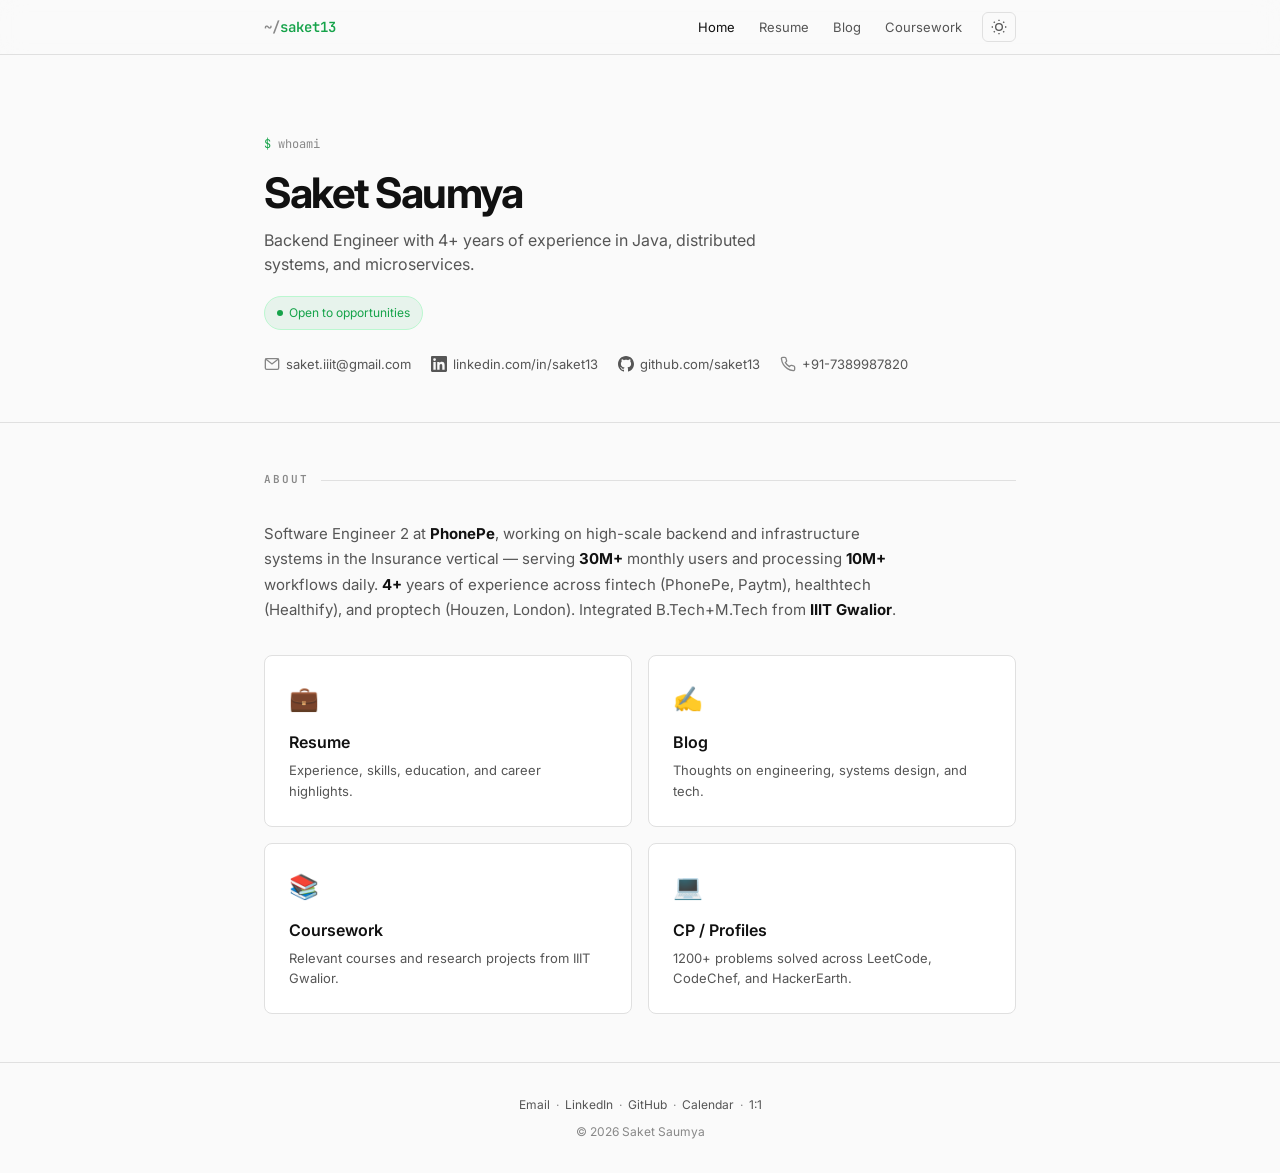
==== commit 399afdf5: "Change index" ====
--- a/index.html
+++ b/index.html
@@ -11,7 +11,7 @@
     <script>
         (function() {
             var t = localStorage.getItem('theme');
-            if (!t) t = window.matchMedia('(prefers-color-scheme: light)').matches ? 'light' : 'dark';
+            if (!t) t = window.matchMedia('(prefers-color-scheme: dark)').matches ? 'dark' : 'light';
             document.documentElement.setAttribute('data-theme', t);
         })();
     </script>
@@ -122,7 +122,7 @@
     function getPreferredTheme() {
         const stored = localStorage.getItem('theme');
         if (stored) return stored;
-        return window.matchMedia('(prefers-color-scheme: light)').matches ? 'light' : 'dark';
+        return window.matchMedia('(prefers-color-scheme: dark)').matches ? 'dark' : 'light';
     }
     function applyTheme(theme) {
         document.documentElement.setAttribute('data-theme', theme);
--- a/style.css
+++ b/style.css
@@ -0,0 +1,773 @@
+/* Dark theme (default) */
+:root, [data-theme="dark"] {
+    --bg-primary: #0a0a0a;
+    --bg-secondary: #111111;
+    --bg-card: #161616;
+    --bg-card-hover: #1a1a1a;
+    --border: #222222;
+    --border-light: #2a2a2a;
+    --text-primary: #e5e5e5;
+    --text-secondary: #a0a0a0;
+    --text-muted: #666666;
+    --accent: #22c55e;
+    --accent-dim: #166534;
+    --accent-glow: rgba(34, 197, 94, 0.1);
+    --link: #60a5fa;
+    --link-hover: #93c5fd;
+    --tag-bg: #1e1e1e;
+    --tag-border: #333333;
+    --nav-bg: rgba(10, 10, 10, 0.85);
+    --gh-icon-fill: #e5e5e5;
+}
+
+/* Light theme */
+[data-theme="light"] {
+    --bg-primary: #fafafa;
+    --bg-secondary: #f0f0f0;
+    --bg-card: #ffffff;
+    --bg-card-hover: #f8f8f8;
+    --border: #e0e0e0;
+    --border-light: #d0d0d0;
+    --text-primary: #111111;
+    --text-secondary: #555555;
+    --text-muted: #888888;
+    --accent: #16a34a;
+    --accent-dim: #bbf7d0;
+    --accent-glow: rgba(22, 163, 74, 0.08);
+    --link: #2563eb;
+    --link-hover: #1d4ed8;
+    --tag-bg: #f3f4f6;
+    --tag-border: #d1d5db;
+    --nav-bg: rgba(250, 250, 250, 0.85);
+    --gh-icon-fill: #111111;
+}
+
+* {
+    margin: 0;
+    padding: 0;
+    box-sizing: border-box;
+}
+
+body {
+    font-family: 'Inter', -apple-system, BlinkMacSystemFont, 'Segoe UI', Roboto, sans-serif;
+    background: var(--bg-primary);
+    color: var(--text-primary);
+    line-height: 1.6;
+    -webkit-font-smoothing: antialiased;
+    -moz-osx-font-smoothing: grayscale;
+}
+
+.container {
+    max-width: 800px;
+    margin: 0 auto;
+    padding: 0 24px;
+}
+
+/* Navigation */
+nav {
+    position: sticky;
+    top: 0;
+    z-index: 100;
+    background: var(--nav-bg);
+    backdrop-filter: blur(12px);
+    border-bottom: 1px solid var(--border);
+    padding: 12px 0;
+}
+
+nav .container {
+    display: flex;
+    justify-content: space-between;
+    align-items: center;
+}
+
+.nav-logo {
+    font-family: 'JetBrains Mono', monospace;
+    font-weight: 600;
+    font-size: 14px;
+    color: var(--accent);
+    text-decoration: none;
+}
+
+.nav-logo span {
+    color: var(--text-muted);
+}
+
+.nav-links {
+    display: flex;
+    gap: 24px;
+    list-style: none;
+}
+
+.nav-links a {
+    font-size: 13px;
+    color: var(--text-secondary);
+    text-decoration: none;
+    transition: color 0.2s;
+    font-weight: 400;
+}
+
+.nav-links a:hover, .nav-links a.active {
+    color: var(--text-primary);
+}
+
+.theme-toggle {
+    background: none;
+    border: 1px solid var(--border);
+    border-radius: 6px;
+    padding: 6px 8px;
+    cursor: pointer;
+    color: var(--text-secondary);
+    display: flex;
+    align-items: center;
+    justify-content: center;
+    transition: color 0.2s, border-color 0.2s;
+}
+
+.theme-toggle:hover {
+    color: var(--text-primary);
+    border-color: var(--border-light);
+}
+
+.theme-toggle svg {
+    width: 16px;
+    height: 16px;
+}
+
+.theme-toggle .icon-sun { display: none; }
+.theme-toggle .icon-moon { display: block; }
+[data-theme="light"] .theme-toggle .icon-sun { display: block; }
+[data-theme="light"] .theme-toggle .icon-moon { display: none; }
+
+.nav-right {
+    display: flex;
+    align-items: center;
+    gap: 20px;
+}
+
+/* Hero Section */
+.hero {
+    padding: 80px 0 48px;
+    border-bottom: 1px solid var(--border);
+}
+
+.hero-terminal {
+    font-family: 'JetBrains Mono', monospace;
+    font-size: 12px;
+    color: var(--text-muted);
+    margin-bottom: 16px;
+}
+
+.hero-terminal .prompt {
+    color: var(--accent);
+}
+
+h1 {
+    font-size: 42px;
+    font-weight: 700;
+    letter-spacing: -1.5px;
+    line-height: 1.1;
+    margin-bottom: 12px;
+}
+
+.hero-subtitle {
+    font-size: 16px;
+    color: var(--text-secondary);
+    max-width: 560px;
+    line-height: 1.5;
+}
+
+.hero-links {
+    display: flex;
+    gap: 20px;
+    margin-top: 24px;
+    flex-wrap: wrap;
+}
+
+.hero-links a {
+    font-size: 13px;
+    color: var(--text-secondary);
+    text-decoration: none;
+    display: flex;
+    align-items: center;
+    gap: 6px;
+    transition: color 0.2s;
+}
+
+.hero-links a:hover {
+    color: var(--accent);
+}
+
+.hero-links .icon {
+    width: 16px;
+    height: 16px;
+    opacity: 0.7;
+}
+
+.status-badge {
+    display: inline-flex;
+    align-items: center;
+    gap: 6px;
+    margin-top: 20px;
+    padding: 6px 12px;
+    border: 1px solid var(--accent-dim);
+    border-radius: 20px;
+    font-size: 12px;
+    color: var(--accent);
+    background: var(--accent-glow);
+}
+
+.status-dot {
+    width: 6px;
+    height: 6px;
+    border-radius: 50%;
+    background: var(--accent);
+    animation: pulse 2s infinite;
+}
+
+@keyframes pulse {
+    0%, 100% { opacity: 1; }
+    50% { opacity: 0.4; }
+}
+
+/* Section Headers */
+.section {
+    padding: 48px 0;
+    border-bottom: 1px solid var(--border);
+}
+
+.section-header {
+    font-family: 'JetBrains Mono', monospace;
+    font-size: 11px;
+    font-weight: 600;
+    text-transform: uppercase;
+    letter-spacing: 2px;
+    color: var(--text-muted);
+    margin-bottom: 32px;
+    display: flex;
+    align-items: center;
+    gap: 12px;
+}
+
+.section-header::after {
+    content: '';
+    flex: 1;
+    height: 1px;
+    background: var(--border);
+}
+
+/* Experience Cards */
+.exp-card {
+    margin-bottom: 36px;
+    padding: 24px;
+    border: 1px solid var(--border);
+    border-radius: 8px;
+    background: var(--bg-card);
+    transition: border-color 0.2s, background 0.2s;
+}
+
+.exp-card:hover {
+    border-color: var(--border-light);
+    background: var(--bg-card-hover);
+}
+
+.exp-card:last-child {
+    margin-bottom: 0;
+}
+
+.exp-header {
+    display: flex;
+    justify-content: space-between;
+    align-items: flex-start;
+    margin-bottom: 4px;
+    flex-wrap: wrap;
+    gap: 8px;
+}
+
+.exp-company-row {
+    display: flex;
+    align-items: center;
+    gap: 10px;
+}
+
+.company-icon {
+    width: 32px;
+    height: 32px;
+    border-radius: 8px;
+    object-fit: contain;
+    background: var(--tag-bg);
+    padding: 4px;
+    border: 1px solid var(--border);
+    flex-shrink: 0;
+}
+
+[data-theme="light"] .company-icon {
+    background: #f3f4f6;
+    border-color: #e0e0e0;
+}
+
+.company-icon.round {
+    border-radius: 50%;
+}
+
+.exp-company {
+    font-size: 18px;
+    font-weight: 600;
+}
+
+.exp-company a {
+    color: var(--text-primary);
+    text-decoration: none;
+    transition: color 0.2s;
+}
+
+.exp-company a:hover {
+    color: var(--accent);
+}
+
+.exp-date {
+    font-family: 'JetBrains Mono', monospace;
+    font-size: 12px;
+    color: var(--text-muted);
+}
+
+.exp-role {
+    font-size: 14px;
+    color: var(--text-secondary);
+    margin-bottom: 4px;
+}
+
+.exp-location {
+    font-size: 12px;
+    color: var(--text-muted);
+    margin-bottom: 12px;
+}
+
+.exp-tech {
+    display: flex;
+    flex-wrap: wrap;
+    gap: 6px;
+    margin-bottom: 16px;
+}
+
+.tech-tag {
+    font-family: 'JetBrains Mono', monospace;
+    font-size: 11px;
+    padding: 3px 8px;
+    background: var(--tag-bg);
+    border: 1px solid var(--tag-border);
+    border-radius: 4px;
+    color: var(--text-secondary);
+}
+
+.exp-bullets {
+    list-style: none;
+    padding: 0;
+}
+
+.exp-bullets li {
+    position: relative;
+    padding-left: 16px;
+    margin-bottom: 10px;
+    font-size: 14px;
+    color: var(--text-secondary);
+    line-height: 1.6;
+}
+
+.exp-bullets li:last-child {
+    margin-bottom: 0;
+}
+
+.exp-bullets li::before {
+    content: '\25B8';
+    position: absolute;
+    left: 0;
+    color: var(--accent);
+    font-size: 12px;
+}
+
+.exp-bullets li b {
+    color: var(--text-primary);
+    font-weight: 600;
+}
+
+.exp-bullets li strong {
+    color: var(--text-primary);
+    font-weight: 600;
+}
+
+.exp-bullets li a {
+    color: var(--link);
+    text-decoration: none;
+    border-bottom: 1px dashed var(--link);
+    transition: color 0.2s;
+}
+
+.exp-bullets li a:hover {
+    color: var(--link-hover);
+}
+
+/* Skills Section */
+.skills-grid {
+    display: grid;
+    grid-template-columns: 1fr;
+    gap: 16px;
+}
+
+.skill-row {
+    display: flex;
+    gap: 12px;
+    align-items: baseline;
+}
+
+.skill-label {
+    font-family: 'JetBrains Mono', monospace;
+    font-size: 11px;
+    font-weight: 600;
+    color: var(--accent);
+    text-transform: uppercase;
+    letter-spacing: 1px;
+    min-width: 140px;
+    flex-shrink: 0;
+}
+
+.skill-value {
+    font-size: 14px;
+    color: var(--text-secondary);
+}
+
+/* Education */
+.edu-card {
+    padding: 24px;
+    border: 1px solid var(--border);
+    border-radius: 8px;
+    background: var(--bg-card);
+}
+
+.edu-header {
+    display: flex;
+    justify-content: space-between;
+    align-items: flex-start;
+    flex-wrap: wrap;
+    gap: 8px;
+}
+
+.edu-school {
+    font-size: 16px;
+    font-weight: 600;
+}
+
+.edu-school a {
+    color: var(--text-primary);
+    text-decoration: none;
+}
+
+.edu-school a:hover {
+    color: var(--accent);
+}
+
+.edu-degree {
+    font-size: 14px;
+    color: var(--text-secondary);
+    margin-top: 4px;
+}
+
+.edu-date {
+    font-family: 'JetBrains Mono', monospace;
+    font-size: 12px;
+    color: var(--text-muted);
+}
+
+/* Achievements */
+.achievement-list {
+    list-style: none;
+    padding: 0;
+}
+
+.achievement-list li {
+    position: relative;
+    padding-left: 16px;
+    margin-bottom: 8px;
+    font-size: 14px;
+    color: var(--text-secondary);
+}
+
+.achievement-list li::before {
+    content: '\2192';
+    position: absolute;
+    left: 0;
+    color: var(--accent);
+    font-size: 12px;
+}
+
+.achievement-list li a {
+    color: var(--link);
+    text-decoration: none;
+    border-bottom: 1px dashed var(--link);
+}
+
+.achievement-list li a:hover {
+    color: var(--link-hover);
+}
+
+/* Blog Section */
+.blog-grid {
+    display: grid;
+    gap: 16px;
+}
+
+.blog-card {
+    padding: 20px 24px;
+    border: 1px solid var(--border);
+    border-radius: 8px;
+    background: var(--bg-card);
+    transition: border-color 0.2s, background 0.2s;
+    text-decoration: none;
+    display: block;
+}
+
+.blog-card:hover {
+    border-color: var(--border-light);
+    background: var(--bg-card-hover);
+}
+
+.blog-date {
+    font-family: 'JetBrains Mono', monospace;
+    font-size: 11px;
+    color: var(--text-muted);
+    margin-bottom: 6px;
+}
+
+.blog-title {
+    font-size: 16px;
+    font-weight: 600;
+    color: var(--text-primary);
+    margin-bottom: 6px;
+}
+
+.blog-excerpt {
+    font-size: 13px;
+    color: var(--text-secondary);
+    line-height: 1.5;
+}
+
+.blog-tags {
+    display: flex;
+    gap: 6px;
+    margin-top: 10px;
+}
+
+.blog-empty {
+    text-align: center;
+    padding: 48px 24px;
+    border: 1px dashed var(--border);
+    border-radius: 8px;
+    color: var(--text-muted);
+    font-size: 14px;
+}
+
+.blog-empty .terminal-text {
+    font-family: 'JetBrains Mono', monospace;
+    font-size: 13px;
+    margin-top: 8px;
+    color: var(--accent);
+}
+
+/* Footer */
+footer {
+    padding: 32px 0;
+    text-align: center;
+    font-size: 12px;
+    color: var(--text-muted);
+}
+
+footer a {
+    color: var(--text-secondary);
+    text-decoration: none;
+}
+
+footer a:hover {
+    color: var(--accent);
+}
+
+/* Home page cards */
+.home-cards {
+    display: grid;
+    grid-template-columns: 1fr 1fr;
+    gap: 16px;
+    margin-top: 32px;
+}
+
+.home-card {
+    padding: 24px;
+    border: 1px solid var(--border);
+    border-radius: 8px;
+    background: var(--bg-card);
+    text-decoration: none;
+    transition: border-color 0.2s, background 0.2s, transform 0.2s;
+    display: block;
+}
+
+.home-card:hover {
+    border-color: var(--accent-dim);
+    background: var(--bg-card-hover);
+    transform: translateY(-2px);
+}
+
+.home-card-icon {
+    font-size: 24px;
+    margin-bottom: 12px;
+}
+
+.home-card-title {
+    font-size: 16px;
+    font-weight: 600;
+    color: var(--text-primary);
+    margin-bottom: 4px;
+}
+
+.home-card-desc {
+    font-size: 13px;
+    color: var(--text-secondary);
+}
+
+/* About section on home */
+.about-text {
+    font-size: 15px;
+    color: var(--text-secondary);
+    line-height: 1.7;
+    max-width: 640px;
+}
+
+.about-text strong {
+    color: var(--text-primary);
+}
+
+/* Coursework */
+.course-grid {
+    display: grid;
+    grid-template-columns: 1fr 1fr;
+    gap: 12px;
+}
+
+.course-item {
+    padding: 12px 16px;
+    border: 1px solid var(--border);
+    border-radius: 6px;
+    background: var(--bg-card);
+    font-size: 14px;
+    color: var(--text-secondary);
+    display: flex;
+    justify-content: space-between;
+    align-items: center;
+}
+
+.course-grade {
+    font-family: 'JetBrains Mono', monospace;
+    font-size: 12px;
+    color: var(--accent);
+    font-weight: 600;
+}
+
+/* Responsive */
+@media (max-width: 640px) {
+    h1 {
+        font-size: 32px;
+    }
+
+    .hero {
+        padding: 48px 0 32px;
+    }
+
+    .section {
+        padding: 32px 0;
+    }
+
+    .exp-card {
+        padding: 16px;
+    }
+
+    .skill-row {
+        flex-direction: column;
+        gap: 4px;
+    }
+
+    .skill-label {
+        min-width: auto;
+    }
+
+    .nav-links {
+        gap: 16px;
+    }
+
+    .exp-header {
+        flex-direction: column;
+    }
+
+    .home-cards { grid-template-columns: 1fr; }
+    .course-grid { grid-template-columns: 1fr; }
+}
+
+/* GitHub/LinkedIn SVG icon fill follows theme */
+.hero-links svg[fill="currentColor"] {
+    fill: var(--gh-icon-fill);
+}
+
+/* Research projects */
+.research-card {
+    padding: 20px 24px;
+    border: 1px solid var(--border);
+    border-radius: 8px;
+    background: var(--bg-card);
+    margin-bottom: 16px;
+}
+
+.research-card:last-child {
+    margin-bottom: 0;
+}
+
+.research-title {
+    font-size: 15px;
+    font-weight: 600;
+    color: var(--text-primary);
+    margin-bottom: 6px;
+}
+
+.research-advisor {
+    font-size: 13px;
+    color: var(--text-secondary);
+}
+
+/* Print styles */
+@media print {
+    body {
+        background: white;
+        color: #111;
+    }
+
+    .exp-card, .edu-card, .blog-card {
+        border-color: #ddd;
+        background: white;
+    }
+
+    nav {
+        display: none;
+    }
+
+    .section-header {
+        color: #333;
+    }
+
+    .exp-bullets li {
+        color: #333;
+    }
+
+    .exp-bullets li::before {
+        color: #333;
+    }
+
+    .tech-tag {
+        background: #f5f5f5;
+        border-color: #ddd;
+        color: #333;
+    }
+}
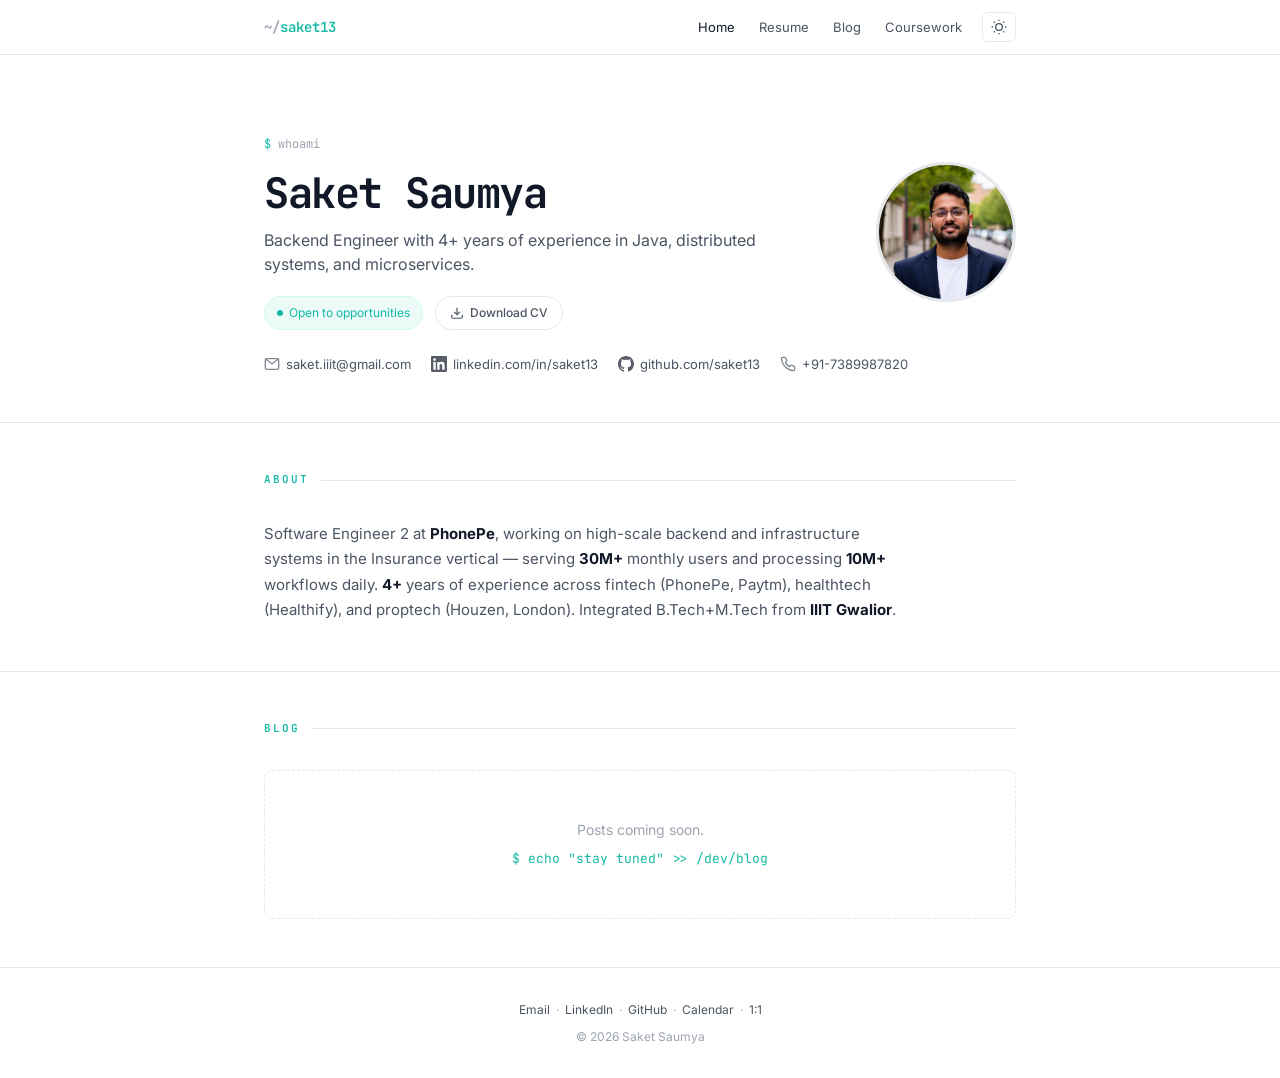
==== commit 66b3d302: "update home" ====
--- a/index.html
+++ b/index.html
@@ -41,13 +41,25 @@
 <!-- Hero -->
 <header class="hero">
     <div class="container">
-        <div class="hero-terminal"><span class="prompt">$</span> whoami</div>
-        <h1>Saket Saumya</h1>
-        <p class="hero-subtitle">Backend Engineer with 4+ years of experience in Java, distributed systems, and microservices.</p>
+        <div class="hero-content">
+            <div class="hero-text">
+                <div class="hero-terminal"><span class="prompt">$</span> whoami</div>
+                <h1>Saket Saumya</h1>
+                <p class="hero-subtitle">Backend Engineer with 4+ years of experience in Java, distributed systems, and microservices.</p>
 
-        <div class="status-badge">
-            <span class="status-dot"></span>
-            Open to opportunities
+        <div class="hero-actions">
+            <div class="status-badge">
+                <span class="status-dot"></span>
+                Open to opportunities
+            </div>
+            <a href="Saket_Saumya_SDE_2.pdf" download class="cv-button">
+                <svg viewBox="0 0 24 24" fill="none" stroke="currentColor" stroke-width="2" width="14" height="14"><path d="M21 15v4a2 2 0 01-2 2H5a2 2 0 01-2-2v-4"/><polyline points="7 10 12 15 17 10"/><line x1="12" y1="15" x2="12" y2="3"/></svg>
+                Download CV
+            </a>
+        </div>
+
+            </div>
+            <img src="photo.png" alt="Saket Saumya" class="hero-photo">
         </div>
 
         <div class="hero-links">
@@ -79,27 +91,16 @@
             Software Engineer 2 at <strong>PhonePe</strong>, working on high-scale backend and infrastructure systems in the Insurance vertical — serving <strong>30M+</strong> monthly users and processing <strong>10M+</strong> workflows daily. <strong>4+</strong> years of experience across fintech (PhonePe, Paytm), healthtech (Healthify), and proptech (Houzen, London). Integrated B.Tech+M.Tech from <strong>IIIT Gwalior</strong>.
         </p>
 
-        <div class="home-cards">
-            <a href="resume.html" class="home-card">
-                <div class="home-card-icon">&#128188;</div>
-                <div class="home-card-title">Resume</div>
-                <div class="home-card-desc">Experience, skills, education, and career highlights.</div>
-            </a>
-            <a href="blog.html" class="home-card">
-                <div class="home-card-icon">&#9997;&#65039;</div>
-                <div class="home-card-title">Blog</div>
-                <div class="home-card-desc">Thoughts on engineering, systems design, and tech.</div>
-            </a>
-            <a href="coursework.html" class="home-card">
-                <div class="home-card-icon">&#128218;</div>
-                <div class="home-card-title">Coursework</div>
-                <div class="home-card-desc">Relevant courses and research projects from IIIT Gwalior.</div>
-            </a>
-            <a href="https://leetcode.com/saket13/" class="home-card" target="_blank">
-                <div class="home-card-icon">&#128187;</div>
-                <div class="home-card-title">CP / Profiles</div>
-                <div class="home-card-desc">1200+ problems solved across LeetCode, CodeChef, and HackerEarth.</div>
-            </a>
+    </div>
+</section>
+
+<!-- Blog -->
+<section class="section">
+    <div class="container">
+        <div class="section-header">Blog</div>
+        <div class="blog-empty">
+            <p>Posts coming soon.</p>
+            <p class="terminal-text">$ echo "stay tuned" >> /dev/blog</p>
         </div>
     </div>
 </section>
--- a/style.css
+++ b/style.css
@@ -1,5 +1,27 @@
-/* Dark theme (default) */
-:root, [data-theme="dark"] {
+/* Light theme (default) */
+:root, [data-theme="light"] {
+    --bg-primary: #ffffff;
+    --bg-secondary: #f8f9fa;
+    --bg-card: #f7f8f9;
+    --bg-card-hover: #f0f1f3;
+    --border: #e5e7eb;
+    --border-light: #d1d5db;
+    --text-primary: #111827;
+    --text-secondary: #4b5563;
+    --text-muted: #9ca3af;
+    --accent: #14b8a6;
+    --accent-dim: #ccfbf1;
+    --accent-glow: rgba(20, 184, 166, 0.08);
+    --link: #0d9488;
+    --link-hover: #0f766e;
+    --tag-bg: #f3f4f6;
+    --tag-border: #e5e7eb;
+    --nav-bg: rgba(255, 255, 255, 0.9);
+    --gh-icon-fill: #111827;
+}
+
+/* Dark theme */
+[data-theme="dark"] {
     --bg-primary: #0a0a0a;
     --bg-secondary: #111111;
     --bg-card: #161616;
@@ -9,37 +31,15 @@
     --text-primary: #e5e5e5;
     --text-secondary: #a0a0a0;
     --text-muted: #666666;
-    --accent: #22c55e;
-    --accent-dim: #166534;
-    --accent-glow: rgba(34, 197, 94, 0.1);
-    --link: #60a5fa;
-    --link-hover: #93c5fd;
+    --accent: #2dd4bf;
+    --accent-dim: #134e4a;
+    --accent-glow: rgba(45, 212, 191, 0.1);
+    --link: #5eead4;
+    --link-hover: #99f6e4;
     --tag-bg: #1e1e1e;
     --tag-border: #333333;
     --nav-bg: rgba(10, 10, 10, 0.85);
     --gh-icon-fill: #e5e5e5;
-}
-
-/* Light theme */
-[data-theme="light"] {
-    --bg-primary: #fafafa;
-    --bg-secondary: #f0f0f0;
-    --bg-card: #ffffff;
-    --bg-card-hover: #f8f8f8;
-    --border: #e0e0e0;
-    --border-light: #d0d0d0;
-    --text-primary: #111111;
-    --text-secondary: #555555;
-    --text-muted: #888888;
-    --accent: #16a34a;
-    --accent-dim: #bbf7d0;
-    --accent-glow: rgba(22, 163, 74, 0.08);
-    --link: #2563eb;
-    --link-hover: #1d4ed8;
-    --tag-bg: #f3f4f6;
-    --tag-border: #d1d5db;
-    --nav-bg: rgba(250, 250, 250, 0.85);
-    --gh-icon-fill: #111111;
 }
 
 * {
@@ -133,10 +133,10 @@
     height: 16px;
 }
 
-.theme-toggle .icon-sun { display: none; }
-.theme-toggle .icon-moon { display: block; }
-[data-theme="light"] .theme-toggle .icon-sun { display: block; }
-[data-theme="light"] .theme-toggle .icon-moon { display: none; }
+.theme-toggle .icon-sun { display: block; }
+.theme-toggle .icon-moon { display: none; }
+[data-theme="dark"] .theme-toggle .icon-sun { display: none; }
+[data-theme="dark"] .theme-toggle .icon-moon { display: block; }
 
 .nav-right {
     display: flex;
@@ -162,6 +162,7 @@
 }
 
 h1 {
+    font-family: 'JetBrains Mono', monospace;
     font-size: 42px;
     font-weight: 700;
     letter-spacing: -1.5px;
@@ -207,13 +208,39 @@
     display: inline-flex;
     align-items: center;
     gap: 6px;
-    margin-top: 20px;
     padding: 6px 12px;
     border: 1px solid var(--accent-dim);
     border-radius: 20px;
     font-size: 12px;
     color: var(--accent);
     background: var(--accent-glow);
+}
+
+.hero-actions {
+    display: flex;
+    align-items: center;
+    gap: 12px;
+    margin-top: 20px;
+    flex-wrap: wrap;
+}
+
+.cv-button {
+    display: inline-flex;
+    align-items: center;
+    gap: 6px;
+    padding: 6px 14px;
+    border: 1px solid var(--border);
+    border-radius: 20px;
+    font-size: 12px;
+    font-weight: 500;
+    color: var(--text-secondary);
+    text-decoration: none;
+    transition: color 0.2s, border-color 0.2s;
+}
+
+.cv-button:hover {
+    color: var(--accent);
+    border-color: var(--accent);
 }
 
 .status-dot {
@@ -229,6 +256,38 @@
     50% { opacity: 0.4; }
 }
 
+.hero-content {
+    display: flex;
+    align-items: center;
+    justify-content: space-between;
+    gap: 40px;
+}
+
+.hero-text {
+    flex: 1;
+}
+
+.hero-photo {
+    width: 140px;
+    height: 140px;
+    border-radius: 50%;
+    object-fit: cover;
+    border: 3px solid var(--border);
+    flex-shrink: 0;
+}
+
+@media (max-width: 640px) {
+    .hero-content {
+        flex-direction: column-reverse;
+        align-items: flex-start;
+        gap: 20px;
+    }
+    .hero-photo {
+        width: 100px;
+        height: 100px;
+    }
+}
+
 /* Section Headers */
 .section {
     padding: 48px 0;
@@ -241,7 +300,7 @@
     font-weight: 600;
     text-transform: uppercase;
     letter-spacing: 2px;
-    color: var(--text-muted);
+    color: var(--accent);
     margin-bottom: 32px;
     display: flex;
     align-items: center;
@@ -294,15 +353,15 @@
     height: 32px;
     border-radius: 8px;
     object-fit: contain;
-    background: var(--tag-bg);
+    background: #f3f4f6;
     padding: 4px;
     border: 1px solid var(--border);
     flex-shrink: 0;
 }
 
-[data-theme="light"] .company-icon {
-    background: #f3f4f6;
-    border-color: #e0e0e0;
+[data-theme="dark"] .company-icon {
+    background: #1e1e1e;
+    border-color: #333333;
 }
 
 .company-icon.round {
@@ -630,6 +689,64 @@
     color: var(--text-secondary);
 }
 
+/* Home links list */
+.home-links {
+    display: flex;
+    flex-direction: column;
+    gap: 0;
+    margin-top: 32px;
+}
+
+.home-link-item {
+    display: flex;
+    align-items: baseline;
+    gap: 16px;
+    padding: 14px 0;
+    border-bottom: 1px solid var(--border);
+    text-decoration: none;
+    transition: background 0.2s;
+}
+
+.home-link-item:first-child {
+    border-top: 1px solid var(--border);
+}
+
+.home-link-item:hover {
+    background: var(--bg-card);
+}
+
+.home-link-title {
+    font-size: 15px;
+    font-weight: 600;
+    color: var(--text-primary);
+    min-width: 200px;
+    flex-shrink: 0;
+}
+
+.home-link-date {
+    font-family: 'JetBrains Mono', monospace;
+    font-size: 12px;
+    color: var(--text-muted);
+    min-width: 80px;
+    flex-shrink: 0;
+}
+
+.home-link-desc {
+    font-size: 13px;
+    color: var(--text-secondary);
+    line-height: 1.5;
+}
+
+@media (max-width: 640px) {
+    .home-link-item {
+        flex-direction: column;
+        gap: 4px;
+    }
+    .home-link-title {
+        min-width: auto;
+    }
+}
+
 /* About section on home */
 .about-text {
     font-size: 15px;
